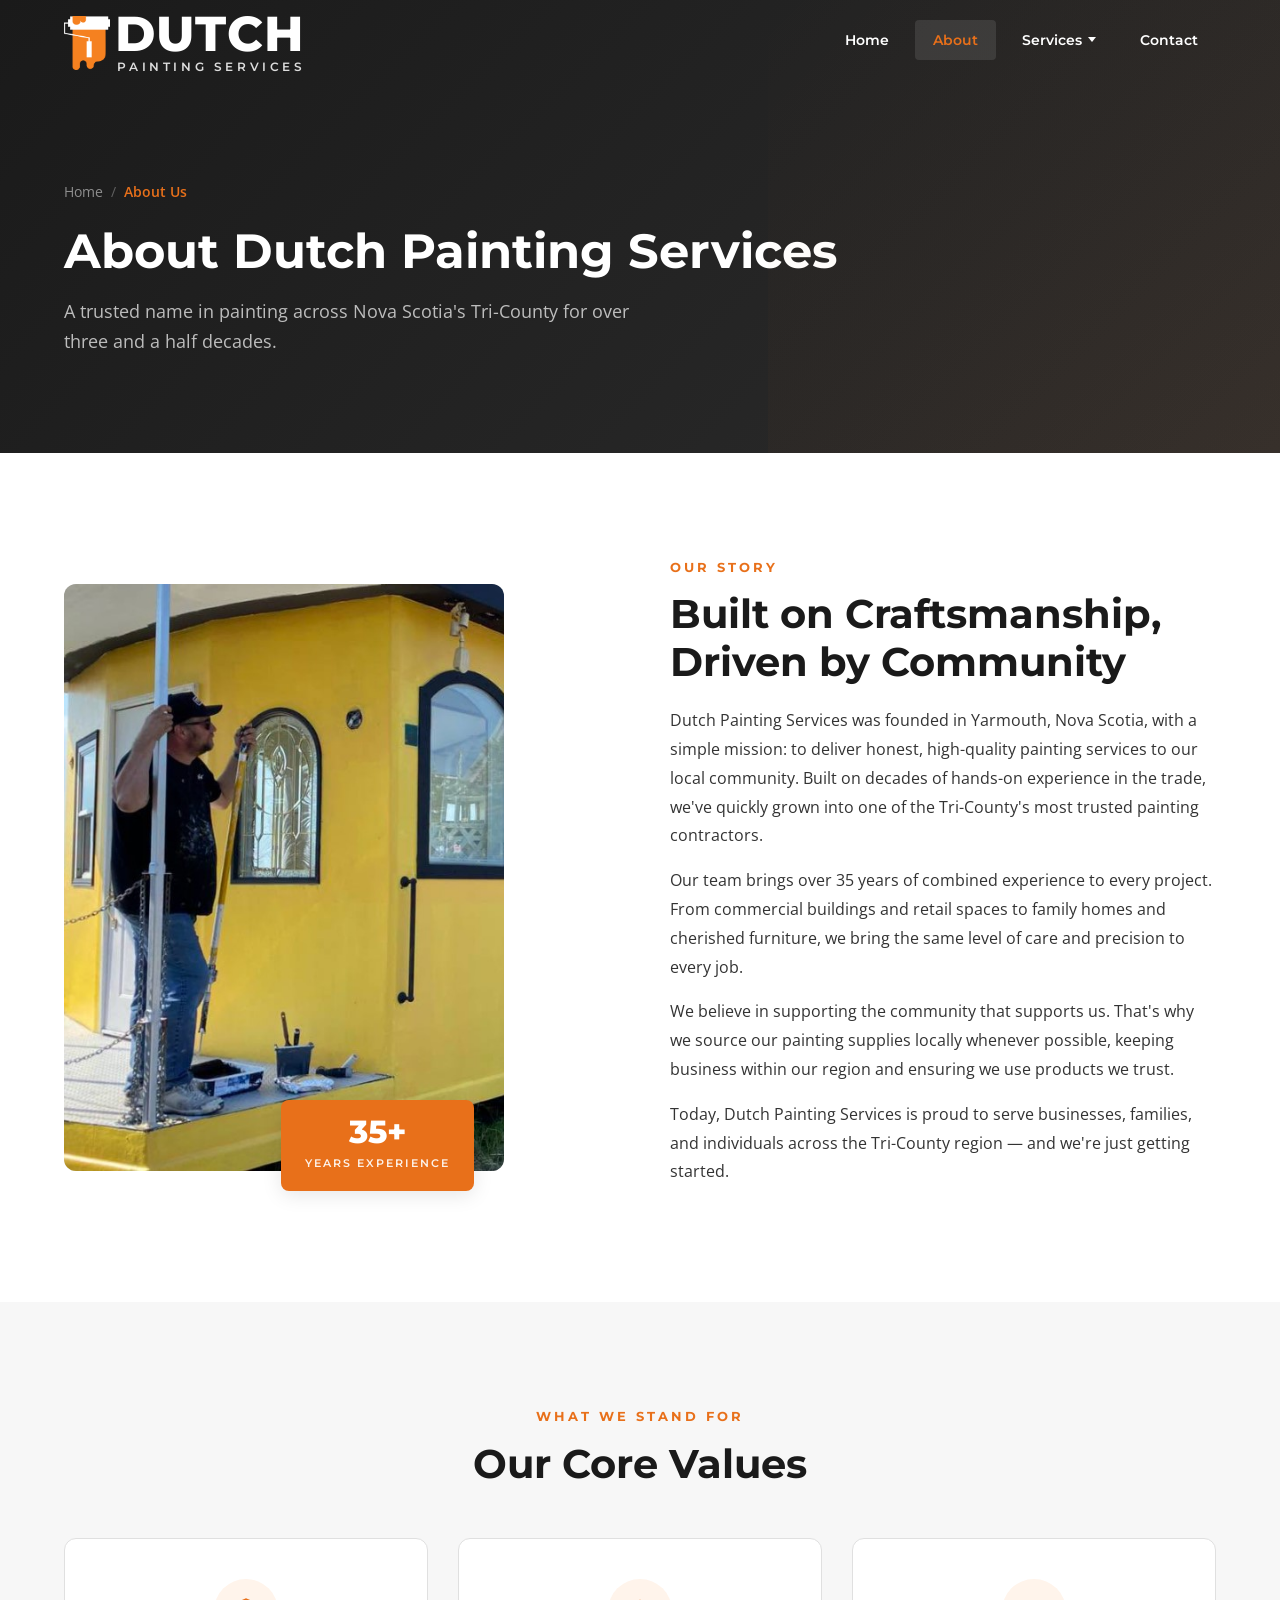
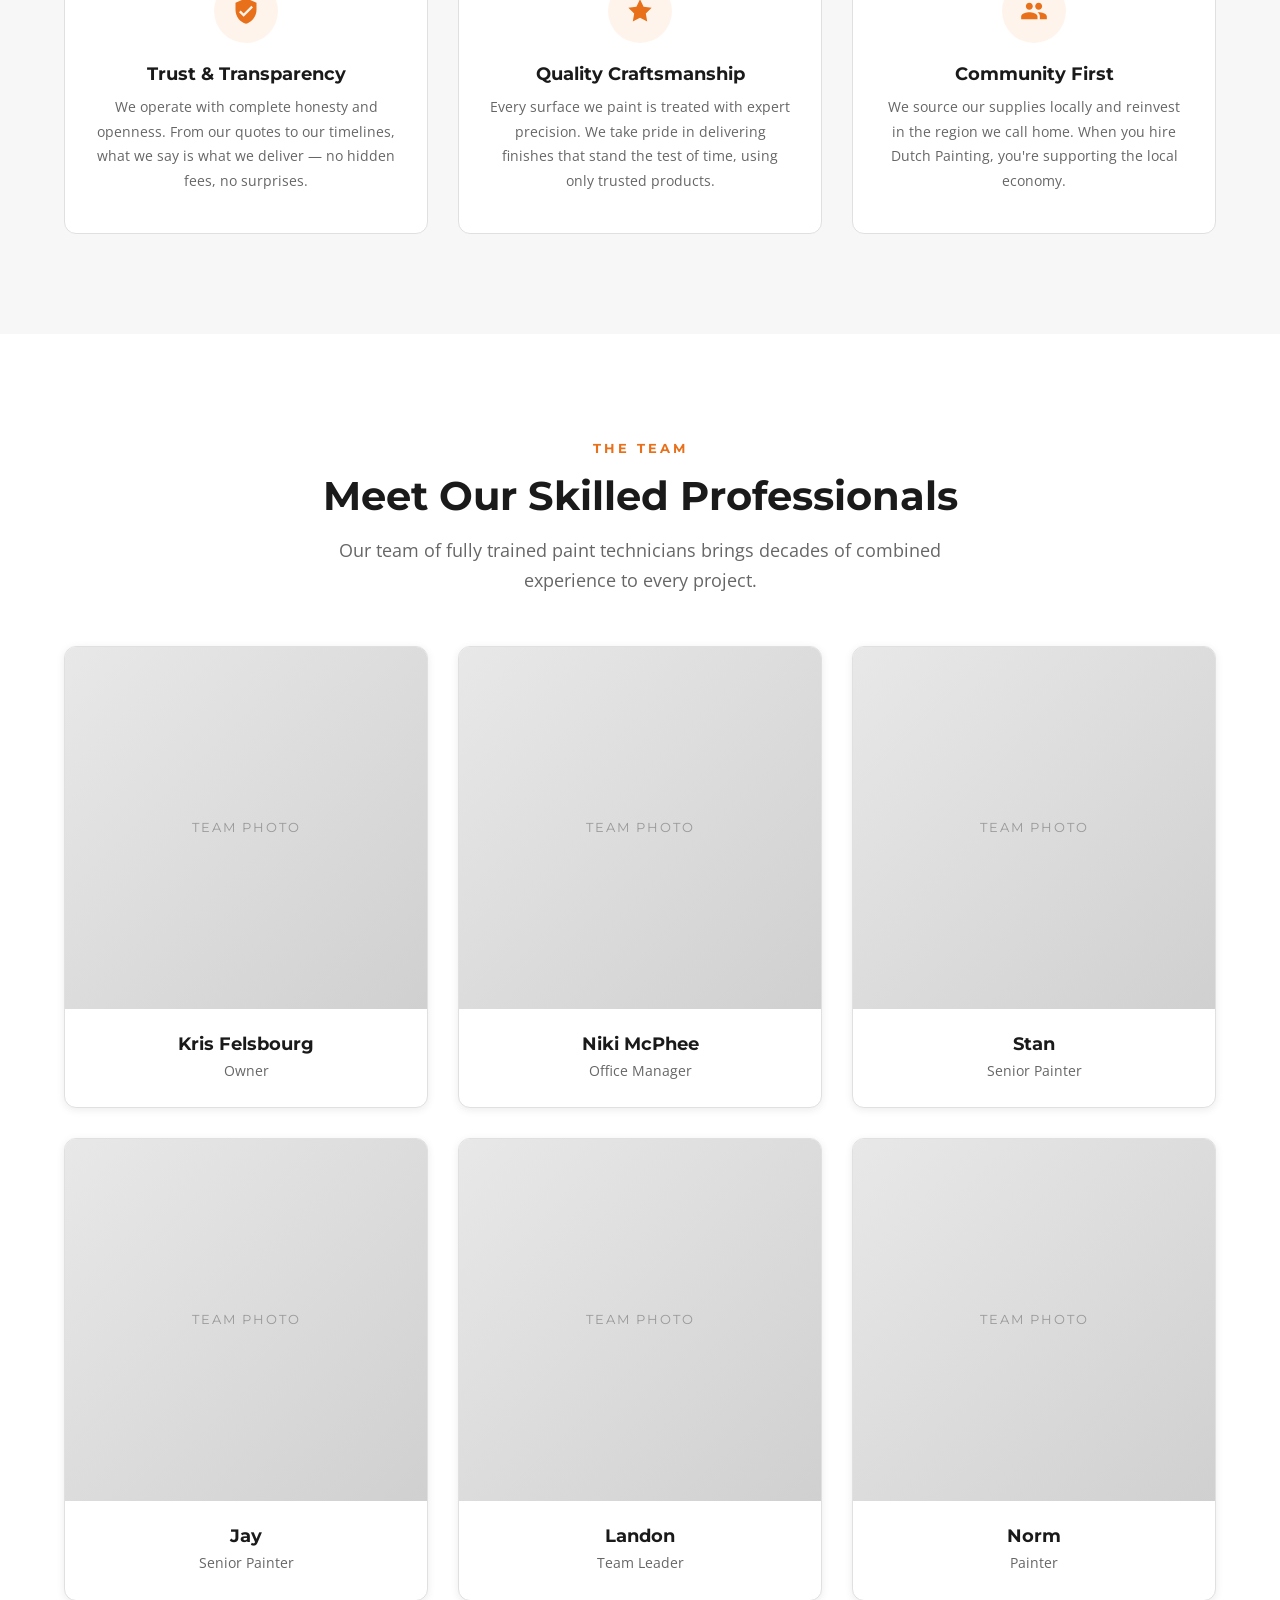
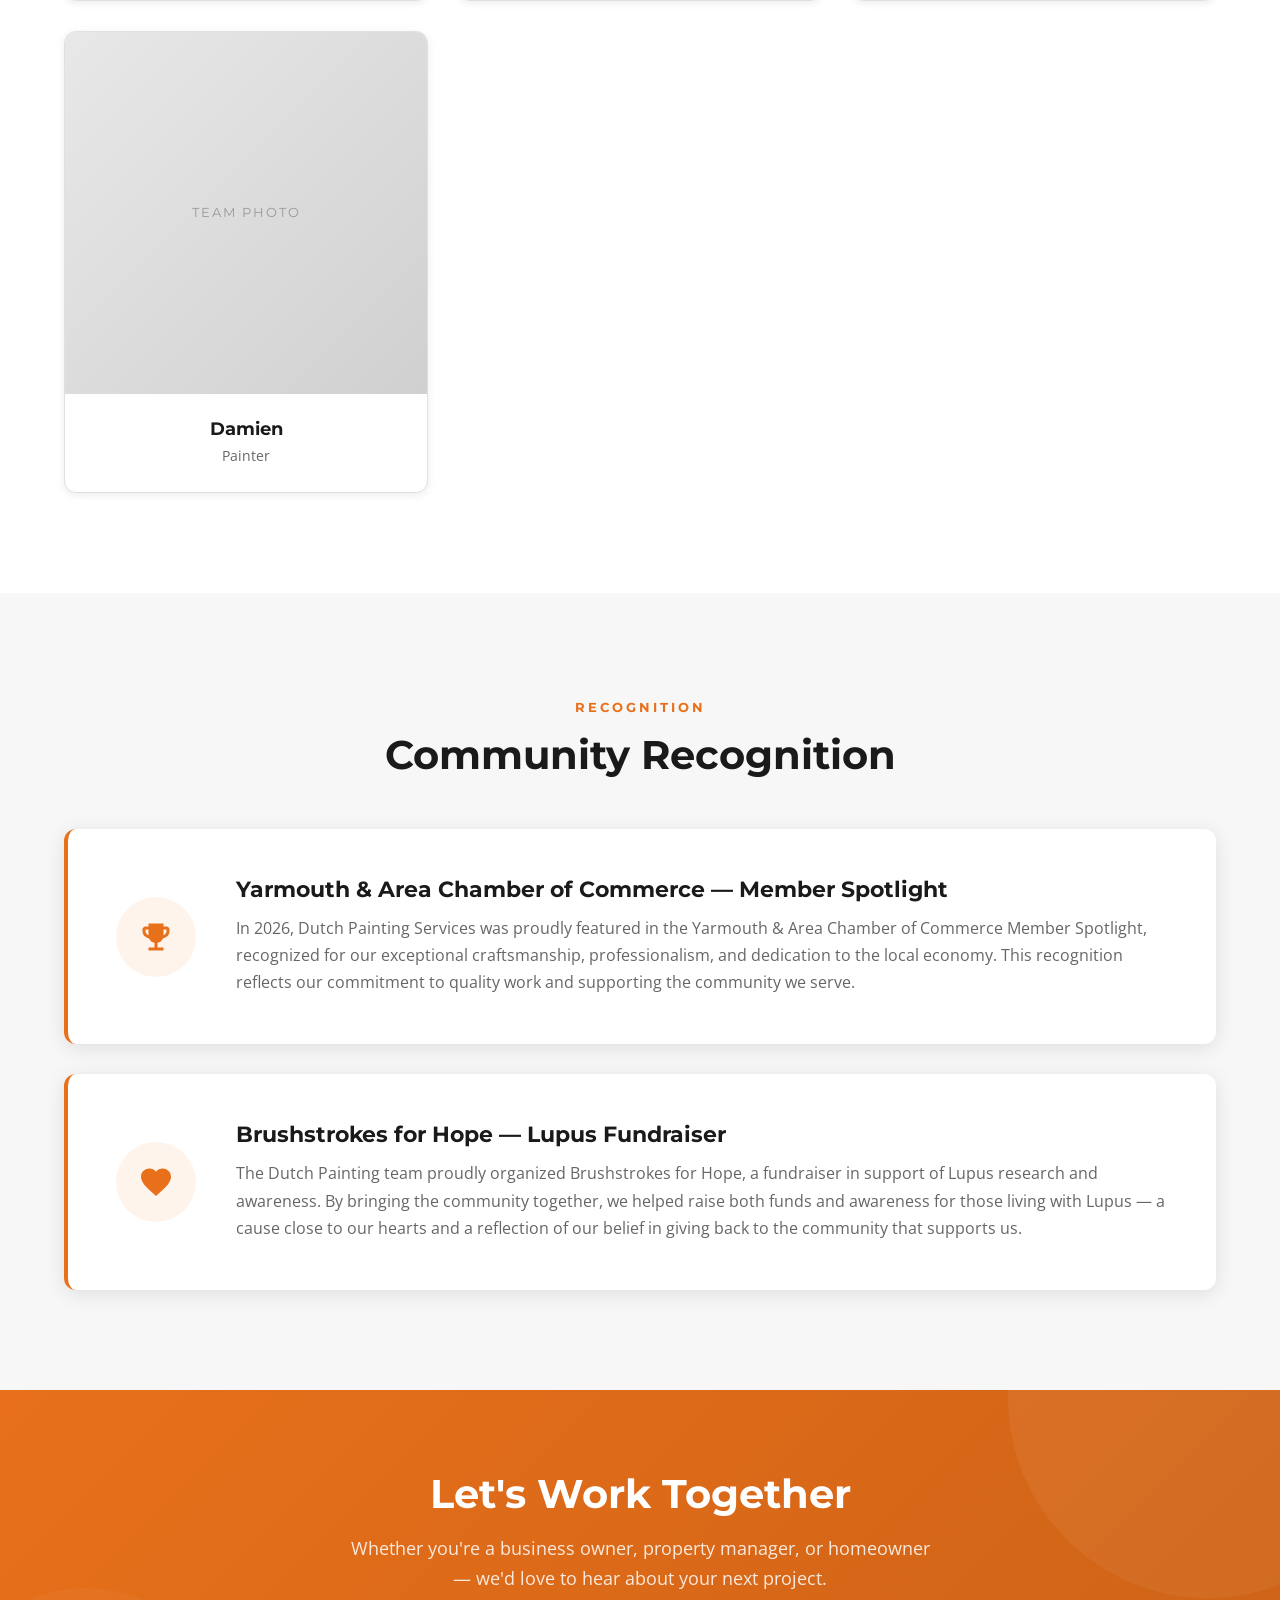
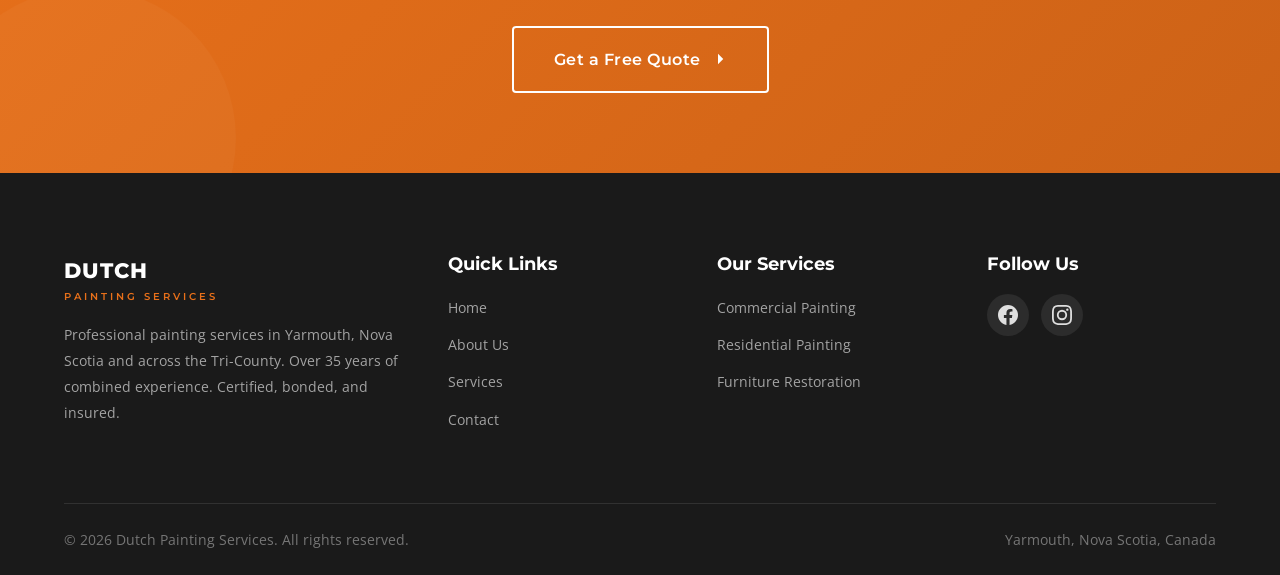
==== about/index.html @ 390876cd "Remove fake review, drop Coastal Financial, update team roster - Remove the Camryn Hipson testimonia" ====
<!DOCTYPE html>
<html lang="en">
<head>
  <meta charset="UTF-8">
  <meta name="viewport" content="width=device-width, initial-scale=1.0">
  <meta name="theme-color" content="#1A1A1A">
  <title>About Us | Dutch Painting Services — Yarmouth, Nova Scotia</title>
  <meta name="description" content="Learn about Dutch Painting Services — a local painting business based in Yarmouth, Nova Scotia. Our team brings over 35 years of combined experience. Certified, bonded, and insured.">
  <meta name="keywords" content="about Dutch Painting Services, Yarmouth painters, painting company Nova Scotia, Tri-County painting contractor, experienced painters">
  <meta name="robots" content="index, follow">
  <link rel="canonical" href="https://www.dutchpaintingservices.com/about/">

  <!-- Open Graph -->
  <meta property="og:title" content="About Dutch Painting Services — 35+ Years of Expertise">
  <meta property="og:description" content="A local painting business based in Yarmouth, NS. Our team brings 35+ years of experience to every project.">
  <meta property="og:type" content="website">
  <meta property="og:url" content="https://www.dutchpaintingservices.com/about/">
  <meta property="og:locale" content="en_CA">

  <!-- Favicons & App Icons -->
  <link rel="icon" href="../favicon.ico" sizes="any">
  <link rel="icon" type="image/png" sizes="16x16" href="../images/favicon/favicon-16x16.png">
  <link rel="icon" type="image/png" sizes="32x32" href="../images/favicon/favicon-32x32.png">
  <link rel="icon" type="image/png" sizes="48x48" href="../images/favicon/favicon-48x48.png">
  <link rel="icon" type="image/png" sizes="96x96" href="../images/favicon/favicon-96x96.png">
  <link rel="apple-touch-icon" sizes="180x180" href="../apple-touch-icon.png">
  <link rel="manifest" href="../site.webmanifest">
  <meta name="apple-mobile-web-app-title" content="Dutch Painting">
  <meta name="application-name" content="Dutch Painting Services">

  <!-- Fonts -->
  <link rel="preconnect" href="https://fonts.googleapis.com">
  <link rel="preconnect" href="https://fonts.gstatic.com" crossorigin>
  <link href="https://fonts.googleapis.com/css2?family=Montserrat:wght@400;500;600;700;800&family=Open+Sans:wght@400;500;600&display=swap" rel="stylesheet">

  <!-- Styles -->
  <link rel="stylesheet" href="../css/styles.css?v=2">
</head>
<body>

  <!-- ===== HEADER ===== -->
  <header class="site-header">
    <div class="container">
      <a href="../" class="logo">
        <img src="../images/logo.png" alt="Dutch Painting Services logo" class="logo-mark">
        <span class="logo-text">
          <span class="logo-dutch">DUTCH</span>
          <span class="logo-painting">Painting Services</span>
        </span>
      </a>
      <nav class="main-nav" aria-label="Main navigation">
        <button class="mobile-nav-close" aria-label="Close menu">&times;</button>
        <ul>
          <li><a href="../">Home</a></li>
          <li><a href="../about/" class="active">About</a></li>
          <li class="has-dropdown">
            <a href="../services/">Services</a>
            <ul class="dropdown">
              <li><a href="../services/residential/">Residential Painting</a></li>
              <li><a href="../services/commercial/">Commercial Painting</a></li>
              <li><a href="../services/furniture-restoration/">Furniture Restoration</a></li>
            </ul>
          </li>
          <li><a href="../contact/">Contact</a></li>
        </ul>
      </nav>
      <button class="mobile-menu-toggle" aria-label="Toggle navigation menu">
        <span></span>
        <span></span>
        <span></span>
      </button>
    </div>
  </header>

  <div class="mobile-overlay"></div>

  <!-- ===== PAGE HERO ===== -->
  <section class="page-hero">
    <div class="container">
      <div class="breadcrumb">
        <a href="../">Home</a>
        <span>/</span>
        <span class="current">About Us</span>
      </div>
      <h1>About Dutch Painting Services</h1>
      <p>A trusted name in painting across Nova Scotia's Tri-County for over three and a half decades.</p>
    </div>
  </section>

  <!-- ===== OUR STORY ===== -->
  <section class="section">
    <div class="container">
      <div class="story-content">
        <div class="story-image reveal-left">
          <img src="../images/founder.jpg" alt="Dutch Painting Services founder painting a coastal building in Yarmouth, Nova Scotia" class="story-photo">
          <div class="year-badge">
            <span class="year-number">35+</span>
            <span class="year-text">Years Experience</span>
          </div>
        </div>
        <div class="story-text reveal-right">
          <span class="section-label">Our Story</span>
          <h2>Built on Craftsmanship, Driven by Community</h2>
          <p>Dutch Painting Services was founded in Yarmouth, Nova Scotia, with a simple mission: to deliver honest, high-quality painting services to our local community. Built on decades of hands-on experience in the trade, we've quickly grown into one of the Tri-County's most trusted painting contractors.</p>
          <p>Our team brings over 35 years of combined experience to every project. From commercial buildings and retail spaces to family homes and cherished furniture, we bring the same level of care and precision to every job.</p>
          <p>We believe in supporting the community that supports us. That's why we source our painting supplies locally whenever possible, keeping business within our region and ensuring we use products we trust.</p>
          <p>Today, Dutch Painting Services is proud to serve businesses, families, and individuals across the Tri-County region — and we're just getting started.</p>
        </div>
      </div>
    </div>
  </section>

  <!-- ===== OUR VALUES ===== -->
  <section class="section bg-light">
    <div class="container">
      <div class="text-center reveal">
        <span class="section-label">What We Stand For</span>
        <h2 class="section-title">Our Core Values</h2>
      </div>

      <div class="values-grid reveal-stagger" style="margin-top: 50px;">
        <div class="value-card">
          <div class="value-icon">
            <svg viewBox="0 0 24 24"><path d="M12 1L3 5v6c0 5.55 3.84 10.74 9 12 5.16-1.26 9-6.45 9-12V5l-9-4zm-2 16l-4-4 1.41-1.41L10 14.17l6.59-6.59L18 9l-8 8z"/></svg>
          </div>
          <h3>Trust &amp; Transparency</h3>
          <p>We operate with complete honesty and openness. From our quotes to our timelines, what we say is what we deliver — no hidden fees, no surprises.</p>
        </div>
        <div class="value-card">
          <div class="value-icon">
            <svg viewBox="0 0 24 24"><path d="M12 2L15.09 8.26L22 9.27L17 14.14L18.18 21.02L12 17.77L5.82 21.02L7 14.14L2 9.27L8.91 8.26L12 2Z"/></svg>
          </div>
          <h3>Quality Craftsmanship</h3>
          <p>Every surface we paint is treated with expert precision. We take pride in delivering finishes that stand the test of time, using only trusted products.</p>
        </div>
        <div class="value-card">
          <div class="value-icon">
            <svg viewBox="0 0 24 24"><path d="M16 11c1.66 0 2.99-1.34 2.99-3S17.66 5 16 5c-1.66 0-3 1.34-3 3s1.34 3 3 3zm-8 0c1.66 0 2.99-1.34 2.99-3S9.66 5 8 5C6.34 5 5 6.34 5 8s1.34 3 3 3zm0 2c-2.33 0-7 1.17-7 3.5V19h14v-2.5c0-2.33-4.67-3.5-7-3.5zm8 0c-.29 0-.62.02-.97.05 1.16.84 1.97 1.97 1.97 3.45V19h6v-2.5c0-2.33-4.67-3.5-7-3.5z"/></svg>
          </div>
          <h3>Community First</h3>
          <p>We source our supplies locally and reinvest in the region we call home. When you hire Dutch Painting, you're supporting the local economy.</p>
        </div>
      </div>
    </div>
  </section>

  <!-- ===== OUR TEAM ===== -->
  <section class="section">
    <div class="container">
      <div class="text-center reveal">
        <span class="section-label">The Team</span>
        <h2 class="section-title">Meet Our Skilled Professionals</h2>
        <p class="section-subtitle centered">Our team of fully trained paint technicians brings decades of combined experience to every project.</p>
      </div>

      <div class="team-grid reveal-stagger" style="margin-top: 50px;">
        <div class="team-card">
          <div class="team-photo">
            <span class="placeholder-text" style="font-family: var(--font-heading); font-size: 0.8rem; color: #999; text-transform: uppercase; letter-spacing: 2px;">Team Photo</span>
          </div>
          <div class="team-card-info">
            <h3>Kris Felsbourg</h3>
            <p>Owner</p>
          </div>
        </div>
        <div class="team-card">
          <div class="team-photo">
            <span class="placeholder-text" style="font-family: var(--font-heading); font-size: 0.8rem; color: #999; text-transform: uppercase; letter-spacing: 2px;">Team Photo</span>
          </div>
          <div class="team-card-info">
            <h3>Niki McPhee</h3>
            <p>Office Manager</p>
          </div>
        </div>
        <div class="team-card">
          <div class="team-photo">
            <span class="placeholder-text" style="font-family: var(--font-heading); font-size: 0.8rem; color: #999; text-transform: uppercase; letter-spacing: 2px;">Team Photo</span>
          </div>
          <div class="team-card-info">
            <h3>Stan</h3>
            <p>Senior Painter</p>
          </div>
        </div>
        <div class="team-card">
          <div class="team-photo">
            <span class="placeholder-text" style="font-family: var(--font-heading); font-size: 0.8rem; color: #999; text-transform: uppercase; letter-spacing: 2px;">Team Photo</span>
          </div>
          <div class="team-card-info">
            <h3>Jay</h3>
            <p>Senior Painter</p>
          </div>
        </div>
        <div class="team-card">
          <div class="team-photo">
            <span class="placeholder-text" style="font-family: var(--font-heading); font-size: 0.8rem; color: #999; text-transform: uppercase; letter-spacing: 2px;">Team Photo</span>
          </div>
          <div class="team-card-info">
            <h3>Landon</h3>
            <p>Team Leader</p>
          </div>
        </div>
        <div class="team-card">
          <div class="team-photo">
            <span class="placeholder-text" style="font-family: var(--font-heading); font-size: 0.8rem; color: #999; text-transform: uppercase; letter-spacing: 2px;">Team Photo</span>
          </div>
          <div class="team-card-info">
            <h3>Norm</h3>
            <p>Painter</p>
          </div>
        </div>
        <div class="team-card">
          <div class="team-photo">
            <span class="placeholder-text" style="font-family: var(--font-heading); font-size: 0.8rem; color: #999; text-transform: uppercase; letter-spacing: 2px;">Team Photo</span>
          </div>
          <div class="team-card-info">
            <h3>Damien</h3>
            <p>Painter</p>
          </div>
        </div>
      </div>
    </div>
  </section>

  <!-- ===== RECOGNITION ===== -->
  <section class="section bg-light">
    <div class="container">
      <div class="text-center reveal">
        <span class="section-label">Recognition</span>
        <h2 class="section-title">Community Recognition</h2>
      </div>

      <div class="recognition-card reveal" style="margin-top: 50px;">
        <div class="recognition-icon">
          <svg viewBox="0 0 24 24"><path d="M19 5h-2V3H7v2H5c-1.1 0-2 .9-2 2v1c0 2.55 1.92 4.63 4.39 4.94.63 1.5 1.98 2.63 3.61 2.96V19H7v2h10v-2h-4v-3.1c1.63-.33 2.98-1.46 3.61-2.96C19.08 12.63 21 10.55 21 8V7c0-1.1-.9-2-2-2zM5 8V7h2v3.82C5.84 10.4 5 9.3 5 8zm14 0c0 1.3-.84 2.4-2 2.82V7h2v1z"/></svg>
        </div>
        <div class="recognition-content">
          <h3>Yarmouth &amp; Area Chamber of Commerce — Member Spotlight</h3>
          <p>In 2026, Dutch Painting Services was proudly featured in the Yarmouth &amp; Area Chamber of Commerce Member Spotlight, recognized for our exceptional craftsmanship, professionalism, and dedication to the local economy. This recognition reflects our commitment to quality work and supporting the community we serve.</p>
        </div>
      </div>

      <div class="recognition-card reveal" style="margin-top: 30px;">
        <div class="recognition-icon">
          <svg viewBox="0 0 24 24"><path d="M12 21.35l-1.45-1.32C5.4 15.36 2 12.28 2 8.5 2 5.42 4.42 3 7.5 3c1.74 0 3.41.81 4.5 2.09C13.09 3.81 14.76 3 16.5 3 19.58 3 22 5.42 22 8.5c0 3.78-3.4 6.86-8.55 11.54L12 21.35z"/></svg>
        </div>
        <div class="recognition-content">
          <h3>Brushstrokes for Hope — Lupus Fundraiser</h3>
          <p>The Dutch Painting team proudly organized Brushstrokes for Hope, a fundraiser in support of Lupus research and awareness. By bringing the community together, we helped raise both funds and awareness for those living with Lupus — a cause close to our hearts and a reflection of our belief in giving back to the community that supports us.</p>
        </div>
      </div>
    </div>
  </section>

  <!-- ===== CTA BANNER ===== -->
  <section class="cta-banner">
    <div class="container">
      <h2>Let's Work Together</h2>
      <p>Whether you're a business owner, property manager, or homeowner — we'd love to hear about your next project.</p>
      <a href="../contact/" class="btn btn-secondary btn-lg">Get a Free Quote
        <svg viewBox="0 0 24 24"><path d="M5 12h14M12 5l7 7-7 7"/></svg>
      </a>
    </div>
  </section>

  <!-- ===== FOOTER ===== -->
  <footer class="site-footer">
    <div class="container">
      <div class="footer-grid">
        <div class="footer-col">
          <div class="footer-logo">
            <span class="logo-dutch">DUTCH</span>
            <span class="logo-painting">Painting Services</span>
          </div>
          <p>Professional painting services in Yarmouth, Nova Scotia and across the Tri-County. Over 35 years of combined experience. Certified, bonded, and insured.</p>
        </div>
        <div class="footer-col">
          <h3>Quick Links</h3>
          <ul>
            <li><a href="../">Home</a></li>
            <li><a href="../about/">About Us</a></li>
            <li><a href="../services/">Services</a></li>
            <li><a href="../contact/">Contact</a></li>
          </ul>
        </div>
        <div class="footer-col">
          <h3>Our Services</h3>
          <ul>
            <li><a href="../services/commercial/">Commercial Painting</a></li>
            <li><a href="../services/residential/">Residential Painting</a></li>
            <li><a href="../services/furniture-restoration/">Furniture Restoration</a></li>
          </ul>
        </div>
        <div class="footer-col">
          <h3>Follow Us</h3>
          <div class="footer-socials">
            <a href="https://www.facebook.com/dutchpaintingservices" class="social-link" aria-label="Dutch Painting Services on Facebook" target="_blank" rel="noopener">
              <svg viewBox="0 0 24 24" aria-hidden="true"><path d="M24 12.073c0-6.627-5.373-12-12-12S0 5.446 0 12.073c0 5.99 4.388 10.954 10.125 11.854v-8.385H7.078v-3.47h3.047V9.43c0-3.007 1.792-4.669 4.533-4.669 1.312 0 2.686.235 2.686.235v2.953H15.83c-1.491 0-1.956.925-1.956 1.874v2.25h3.328l-.532 3.47h-2.796v8.385C19.612 23.027 24 18.062 24 12.073z"/></svg>
            </a>
            <a href="https://www.instagram.com/dutch.painting.services" class="social-link" aria-label="Dutch Painting Services on Instagram" target="_blank" rel="noopener">
              <svg viewBox="0 0 24 24" aria-hidden="true"><path d="M12 2.163c3.204 0 3.584.012 4.85.07 3.252.148 4.771 1.691 4.919 4.919.058 1.265.069 1.645.069 4.849 0 3.205-.012 3.584-.069 4.849-.149 3.225-1.664 4.771-4.919 4.919-1.266.058-1.644.07-4.85.07-3.204 0-3.584-.012-4.849-.07-3.26-.149-4.771-1.699-4.919-4.92-.058-1.265-.07-1.644-.07-4.849 0-3.204.013-3.583.07-4.849.149-3.227 1.664-4.771 4.919-4.919 1.266-.057 1.645-.069 4.849-.069zM12 0C8.741 0 8.333.014 7.053.072 2.695.272.273 2.69.073 7.052.014 8.333 0 8.741 0 12c0 3.259.014 3.668.072 4.948.2 4.358 2.618 6.78 6.98 6.98C8.333 23.986 8.741 24 12 24c3.259 0 3.668-.014 4.948-.072 4.354-.2 6.782-2.618 6.979-6.98.059-1.28.073-1.689.073-4.948 0-3.259-.014-3.667-.072-4.947-.196-4.354-2.617-6.78-6.979-6.98C15.668.014 15.259 0 12 0zm0 5.838a6.162 6.162 0 100 12.324 6.162 6.162 0 000-12.324zM12 16a4 4 0 110-8 4 4 0 010 8zm6.406-11.845a1.44 1.44 0 100 2.881 1.44 1.44 0 000-2.881z"/></svg>
            </a>
          </div>
        </div>
      </div>
      <div class="footer-bottom">
        <p>&copy; 2026 Dutch Painting Services. All rights reserved.</p>
        <p>Yarmouth, Nova Scotia, Canada</p>
      </div>
    </div>
  </footer>

  <script src="../js/main.js"></script>
</body>
</html>
---- css/styles.css ----
/* ============================================================
   Dutch Painting Services — Main Stylesheet
   Color Theme: Orange (#E8701A), White (#FFFFFF), Black (#1A1A1A)
   ============================================================ */

/* ----- CSS Custom Properties ----- */
:root {
  --orange: #E8701A;
  --orange-dark: #CC6217;
  --orange-light: #FFF4EB;
  --orange-glow: rgba(232, 112, 26, 0.15);
  --black: #1A1A1A;
  --dark-gray: #333333;
  --medium-gray: #666666;
  --light-gray: #999999;
  --border-gray: #E0E0E0;
  --bg-light: #F7F7F7;
  --bg-white: #FFFFFF;
  --white: #FFFFFF;
  --shadow-sm: 0 2px 8px rgba(0, 0, 0, 0.08);
  --shadow-md: 0 4px 20px rgba(0, 0, 0, 0.1);
  --shadow-lg: 0 8px 40px rgba(0, 0, 0, 0.12);
  --radius-sm: 4px;
  --radius-md: 8px;
  --radius-lg: 12px;
  --transition: 0.3s ease;
  --font-heading: 'Montserrat', sans-serif;
  --font-body: 'Open Sans', sans-serif;
  --container-width: 1200px;
}

/* ----- Reset & Base ----- */
*,
*::before,
*::after {
  margin: 0;
  padding: 0;
  box-sizing: border-box;
}

html {
  scroll-behavior: smooth;
  -webkit-text-size-adjust: 100%;
}

body {
  font-family: var(--font-body);
  font-size: 16px;
  line-height: 1.7;
  color: var(--black);
  background-color: var(--bg-white);
  -webkit-font-smoothing: antialiased;
  -moz-osx-font-smoothing: grayscale;
  overflow-x: hidden;
}

img {
  max-width: 100%;
  height: auto;
  display: block;
}

a {
  color: var(--orange);
  text-decoration: none;
  transition: color var(--transition);
}

a:hover {
  color: var(--orange-dark);
}

ul, ol {
  list-style: none;
}

button {
  border: none;
  background: none;
  cursor: pointer;
  font-family: inherit;
}

input, textarea, select {
  font-family: inherit;
  font-size: inherit;
}

/* ----- Typography ----- */
h1, h2, h3, h4, h5, h6 {
  font-family: var(--font-heading);
  font-weight: 700;
  line-height: 1.2;
  color: var(--black);
}

h1 { font-size: 3.25rem; margin-bottom: 1rem; }
h2 { font-size: 2.5rem; margin-bottom: 0.75rem; }
h3 { font-size: 1.5rem; margin-bottom: 0.5rem; }
h4 { font-size: 1.25rem; margin-bottom: 0.5rem; }

p {
  margin-bottom: 1rem;
  color: var(--dark-gray);
}

.section-label {
  display: inline-block;
  font-family: var(--font-heading);
  font-size: 0.8rem;
  font-weight: 700;
  letter-spacing: 3px;
  text-transform: uppercase;
  color: var(--orange);
  margin-bottom: 0.75rem;
}

.section-title {
  font-size: 2.5rem;
  margin-bottom: 1rem;
}

.section-subtitle {
  font-size: 1.1rem;
  color: var(--medium-gray);
  max-width: 640px;
  line-height: 1.7;
}

.section-subtitle.centered {
  margin-left: auto;
  margin-right: auto;
}

.text-center {
  text-align: center;
}

/* ----- Layout ----- */
.container {
  width: 100%;
  max-width: var(--container-width);
  margin: 0 auto;
  padding: 0 24px;
}

.section {
  padding: 100px 0;
}

.section.bg-light {
  background-color: var(--bg-light);
}

.section.bg-orange {
  background-color: var(--orange);
}

.grid-2 {
  display: grid;
  grid-template-columns: repeat(2, 1fr);
  gap: 40px;
  align-items: center;
}

.grid-3 {
  display: grid;
  grid-template-columns: repeat(3, 1fr);
  gap: 30px;
}

.grid-4 {
  display: grid;
  grid-template-columns: repeat(4, 1fr);
  gap: 30px;
}

/* ----- Buttons ----- */
.btn {
  display: inline-flex;
  align-items: center;
  justify-content: center;
  gap: 8px;
  padding: 14px 32px;
  font-family: var(--font-heading);
  font-size: 0.95rem;
  font-weight: 600;
  border-radius: var(--radius-sm);
  transition: all var(--transition);
  cursor: pointer;
  border: 2px solid transparent;
  letter-spacing: 0.5px;
}

.btn-primary {
  background-color: var(--orange);
  color: var(--white);
  border-color: var(--orange);
}

.btn-primary:hover {
  background-color: var(--orange-dark);
  border-color: var(--orange-dark);
  color: var(--white);
  transform: translateY(-2px);
  box-shadow: 0 4px 15px rgba(232, 112, 26, 0.35);
}

.btn-secondary {
  background-color: transparent;
  color: var(--white);
  border-color: var(--white);
}

.btn-secondary:hover {
  background-color: var(--white);
  color: var(--orange);
  transform: translateY(-2px);
}

.btn-outline {
  background-color: transparent;
  color: var(--orange);
  border-color: var(--orange);
}

.btn-outline:hover {
  background-color: var(--orange);
  color: var(--white);
  transform: translateY(-2px);
  box-shadow: 0 4px 15px rgba(232, 112, 26, 0.35);
}

.btn-dark {
  background-color: var(--black);
  color: var(--white);
  border-color: var(--black);
}

.btn-dark:hover {
  background-color: #333;
  border-color: #333;
  color: var(--white);
  transform: translateY(-2px);
}

.btn-sm {
  padding: 10px 24px;
  font-size: 0.85rem;
}

.btn-lg {
  padding: 18px 40px;
  font-size: 1rem;
}

.btn svg {
  width: 18px;
  height: 18px;
  fill: currentColor;
  transition: transform var(--transition);
}

.btn:hover svg {
  transform: translateX(3px);
}

/* ============================================================
   HEADER & NAVIGATION
   ============================================================ */
.site-header {
  position: fixed;
  top: 0;
  left: 0;
  width: 100%;
  z-index: 1000;
  background: transparent;
  transition: all var(--transition);
}

.site-header.scrolled {
  background: rgba(26, 26, 26, 0.95);
  box-shadow: 0 2px 20px rgba(0, 0, 0, 0.3);
}

.site-header .container {
  display: flex;
  align-items: center;
  justify-content: space-between;
  height: 80px;
}

/* Logo */
.logo {
  display: flex;
  flex-direction: row;
  align-items: center;
  gap: 0.35rem;
  text-decoration: none;
}

.logo-mark {
  height: 3.4rem;
  width: auto;
  display: block;
  position: relative;
  top: 3px;
}

.logo-text {
  display: flex;
  flex-direction: column;
  line-height: 1.1;
}

.logo-dutch {
  font-family: var(--font-heading);
  font-size: 3.075rem;
  font-weight: 800;
  color: var(--white);
  letter-spacing: 1px;
  transition: color var(--transition);
}

.logo-painting {
  font-family: var(--font-heading);
  font-size: 0.765rem;
  font-weight: 600;
  color: rgba(255, 255, 255, 0.85);
  text-transform: uppercase;
  letter-spacing: 3.6px;
  transition: color var(--transition);
}

/* Nudge "Painting Services" right so the back of the P lines up with the back of the D */
.site-header .logo-painting {
  margin-left: 2px;
}

.site-header.scrolled .logo-dutch {
  color: var(--white);
}

.site-header.scrolled .logo-painting {
  color: var(--orange);
}

/* Main Navigation */
.main-nav ul {
  display: flex;
  align-items: center;
  gap: 8px;
}

.main-nav > ul > li > a {
  display: block;
  padding: 8px 18px;
  font-family: var(--font-heading);
  font-size: 0.9rem;
  font-weight: 600;
  color: var(--white);
  text-decoration: none;
  border-radius: var(--radius-sm);
  transition: all var(--transition);
}

.site-header.scrolled .main-nav > ul > li > a {
  color: var(--white);
}

.main-nav > ul > li > a:hover,
.main-nav > ul > li > a.active {
  color: var(--orange);
  background: rgba(255, 255, 255, 0.1);
}

/* Dropdown */
.has-dropdown {
  position: relative;
}

.has-dropdown > a {
  display: flex !important;
  align-items: center;
  gap: 6px;
}

.has-dropdown > a::after {
  content: '';
  width: 0;
  height: 0;
  border-left: 4px solid transparent;
  border-right: 4px solid transparent;
  border-top: 5px solid currentColor;
  transition: transform var(--transition);
}

.has-dropdown:hover > a::after,
.has-dropdown.open > a::after {
  transform: rotate(180deg);
}

.dropdown {
  position: absolute;
  top: 100%;
  left: 0;
  min-width: 240px;
  background: var(--white);
  border-radius: var(--radius-md);
  box-shadow: var(--shadow-lg);
  opacity: 0;
  visibility: hidden;
  transform: translateY(10px);
  transition: all var(--transition);
  padding: 8px 0;
  z-index: 100;
}

.has-dropdown:hover .dropdown {
  opacity: 1;
  visibility: visible;
  transform: translateY(0);
}

.dropdown li a {
  display: block;
  padding: 10px 20px;
  font-family: var(--font-heading);
  font-size: 0.85rem;
  font-weight: 500;
  color: var(--dark-gray);
  transition: all var(--transition);
}

.dropdown li a:hover {
  color: var(--orange);
  background: var(--orange-light);
  padding-left: 24px;
}

/* Mobile Menu Toggle */
.mobile-menu-toggle {
  display: none;
  flex-direction: column;
  justify-content: center;
  align-items: center;
  width: 44px;
  height: 44px;
  gap: 6px;
  cursor: pointer;
  z-index: 1001;
}

.mobile-menu-toggle span {
  display: block;
  width: 26px;
  height: 2px;
  background: var(--white);
  border-radius: 2px;
  transition: all var(--transition);
}

.site-header.scrolled .mobile-menu-toggle span {
  background: var(--white);
}

.mobile-menu-toggle.active span:nth-child(1) {
  transform: rotate(45deg) translate(5px, 6px);
}

.mobile-menu-toggle.active span:nth-child(2) {
  opacity: 0;
  transform: translateX(-10px);
}

.mobile-menu-toggle.active span:nth-child(3) {
  transform: rotate(-45deg) translate(5px, -6px);
}

/* In-drawer close button (mobile only) */
.mobile-nav-close {
  display: none;
  align-items: center;
  justify-content: center;
  width: 40px;
  height: 40px;
  padding: 0;
  border: none;
  background: var(--bg-light);
  color: var(--black);
  border-radius: 50%;
  font-size: 1.7rem;
  line-height: 1;
  cursor: pointer;
  transition: all var(--transition);
}

.mobile-nav-close:hover {
  background: var(--orange);
  color: var(--white);
}

/* Mobile Overlay */
.mobile-overlay {
  display: none;
  position: fixed;
  top: 0;
  left: 0;
  width: 100%;
  height: 100%;
  background: rgba(0, 0, 0, 0.5);
  z-index: 998;
  opacity: 0;
  pointer-events: none;
  transition: opacity var(--transition);
}

.mobile-overlay.active {
  opacity: 1;
  pointer-events: auto;
}

/* Inner-page header (non-homepage) */
.page-has-hero .site-header {
  background: transparent;
}

/* ============================================================
   HERO SECTION (HOME)
   ============================================================ */
.hero {
  position: relative;
  min-height: 100vh;
  display: flex;
  align-items: center;
  padding-top: 80px;
  overflow: hidden;
  background: linear-gradient(135deg, #1A1A1A 0%, #2C2C2C 50%, #3D3D3D 100%);
}

.hero-bg {
  position: absolute;
  top: 0;
  left: 0;
  width: 100%;
  height: 100%;
  background: linear-gradient(135deg, rgba(26, 26, 26, 0.86) 0%, rgba(26, 26, 26, 0.6) 100%);
  z-index: 1;
}

.hero-bg-image {
  position: absolute;
  top: 0;
  left: 0;
  width: 100%;
  height: 100%;
  background-image: url('../images/hero_lighthouse_background.jpg');
  background-size: cover;
  background-position: center;
}

.hero .container {
  position: relative;
  z-index: 2;
}

.hero-content {
  max-width: 700px;
}

.hero-badge {
  display: inline-flex;
  align-items: center;
  gap: 8px;
  background: rgba(232, 112, 26, 0.15);
  border: 1px solid rgba(232, 112, 26, 0.3);
  color: var(--orange);
  padding: 8px 20px;
  border-radius: 50px;
  font-family: var(--font-heading);
  font-size: 0.8rem;
  font-weight: 600;
  letter-spacing: 1px;
  text-transform: uppercase;
  margin-bottom: 24px;
}

.hero-badge svg {
  width: 16px;
  height: 16px;
  fill: var(--orange);
}

.hero h1 {
  font-size: 3.75rem;
  color: var(--white);
  margin-bottom: 20px;
  line-height: 1.1;
}

.hero h1 span {
  color: var(--orange);
}

.hero-text {
  font-size: 1.15rem;
  color: rgba(255, 255, 255, 0.8);
  margin-bottom: 36px;
  max-width: 560px;
  line-height: 1.8;
}

.hero-buttons {
  display: flex;
  gap: 16px;
  flex-wrap: wrap;
}

.hero-stats {
  display: flex;
  gap: 48px;
  margin-top: 60px;
  padding-top: 40px;
  border-top: 1px solid rgba(255, 255, 255, 0.15);
}

.hero-stat {
  text-align: left;
}

.hero-stat-number {
  display: block;
  font-family: var(--font-heading);
  font-size: 2.25rem;
  font-weight: 800;
  color: var(--orange);
}

.hero-stat-text {
  font-size: 0.85rem;
  color: rgba(255, 255, 255, 0.6);
  text-transform: uppercase;
  letter-spacing: 1px;
  font-weight: 600;
}

/* Decorative element */
.hero-decoration {
  position: absolute;
  right: -100px;
  bottom: -100px;
  width: 500px;
  height: 500px;
  border: 2px solid rgba(232, 112, 26, 0.1);
  border-radius: 50%;
  z-index: 1;
}

.hero-decoration::before {
  content: '';
  position: absolute;
  top: 40px;
  left: 40px;
  right: 40px;
  bottom: 40px;
  border: 2px solid rgba(232, 112, 26, 0.06);
  border-radius: 50%;
}

/* Hero two-column layout: text left, featured image right */
.hero-grid {
  display: grid;
  grid-template-columns: 1.05fr 0.95fr;
  align-items: center;
  gap: 56px;
}

.hero-visual {
  position: relative;
  align-self: stretch;
  min-height: 460px;
}

.hero-photo {
  position: absolute;
  inset: 0;
  display: block;
  width: 100%;
  height: 100%;
  object-fit: cover;
  object-position: center;
  border-radius: var(--radius-lg);
  box-shadow: 0 24px 60px rgba(0, 0, 0, 0.45);
}


/* ============================================================
   PAGE HERO (Inner Pages)
   ============================================================ */
.page-hero {
  position: relative;
  padding: 180px 0 80px;
  background: linear-gradient(135deg, #1A1A1A 0%, #2C2C2C 100%);
  overflow: hidden;
}

.page-hero::before {
  content: '';
  position: absolute;
  top: 0;
  right: 0;
  width: 40%;
  height: 100%;
  background: linear-gradient(135deg, transparent 0%, rgba(232, 112, 26, 0.06) 100%);
}

.page-hero h1 {
  color: var(--white);
  font-size: 3rem;
  margin-bottom: 16px;
}

.page-hero p {
  color: rgba(255, 255, 255, 0.7);
  font-size: 1.1rem;
  max-width: 600px;
}

.breadcrumb {
  display: flex;
  align-items: center;
  gap: 8px;
  margin-bottom: 20px;
  font-size: 0.85rem;
}

.breadcrumb a {
  color: rgba(255, 255, 255, 0.5);
  transition: color var(--transition);
}

.breadcrumb a:hover {
  color: var(--orange);
}

.breadcrumb span {
  color: rgba(255, 255, 255, 0.3);
}

.breadcrumb .current {
  color: var(--orange);
  font-weight: 600;
}

/* ============================================================
   TRUST BAR
   ============================================================ */
.trust-bar {
  background: var(--white);
  border-bottom: 1px solid var(--border-gray);
  padding: 30px 0;
}

.trust-bar-grid {
  display: grid;
  grid-template-columns: repeat(4, 1fr);
  gap: 30px;
}

.trust-item {
  display: flex;
  align-items: center;
  gap: 14px;
  padding: 0 20px;
  border-right: 1px solid var(--border-gray);
}

.trust-item:last-child {
  border-right: none;
}

.trust-icon {
  flex-shrink: 0;
  width: 48px;
  height: 48px;
  background: var(--orange-light);
  border-radius: 50%;
  display: flex;
  align-items: center;
  justify-content: center;
}

.trust-icon svg {
  width: 22px;
  height: 22px;
  fill: var(--orange);
}

.trust-text {
  font-family: var(--font-heading);
  font-size: 0.9rem;
  font-weight: 600;
  color: var(--black);
  line-height: 1.3;
}

.trust-text small {
  display: block;
  font-weight: 400;
  font-size: 0.78rem;
  color: var(--medium-gray);
  margin-top: 2px;
}

/* ============================================================
   SERVICE CARDS
   ============================================================ */
.service-card {
  background: var(--white);
  border-radius: var(--radius-lg);
  overflow: hidden;
  box-shadow: var(--shadow-sm);
  transition: all var(--transition);
  border: 1px solid var(--border-gray);
}

.service-card:hover {
  transform: translateY(-8px);
  box-shadow: var(--shadow-lg);
  border-color: var(--orange);
}

.service-card-image {
  height: 220px;
  background: linear-gradient(135deg, var(--orange-light) 0%, #FFE7D2 100%);
  position: relative;
  overflow: hidden;
  display: flex;
  align-items: center;
  justify-content: center;
}

.service-card-image .service-card-icon {
  width: 140px;
  height: 140px;
  object-fit: contain;
  transition: transform var(--transition);
}

.service-card:hover .service-card-image .service-card-icon {
  transform: scale(1.06);
}

.service-card-image .placeholder-text {
  font-family: var(--font-heading);
  font-size: 0.8rem;
  color: var(--light-gray);
  text-transform: uppercase;
  letter-spacing: 2px;
}

.service-card-content {
  padding: 30px;
}

.service-card-content h3 {
  font-size: 1.35rem;
  margin-bottom: 12px;
}

.service-card-content p {
  font-size: 0.95rem;
  color: var(--medium-gray);
  margin-bottom: 20px;
}

.service-card-link {
  display: inline-flex;
  align-items: center;
  gap: 8px;
  font-family: var(--font-heading);
  font-size: 0.85rem;
  font-weight: 600;
  color: var(--orange);
  text-decoration: none;
  transition: gap var(--transition);
}

.service-card-link:hover {
  gap: 12px;
  color: var(--orange-dark);
}

.service-card-link svg {
  width: 16px;
  height: 16px;
  fill: currentColor;
}

/* Detailed service cards (Services overview page) */
.service-card-detailed {
  background: var(--white);
  border-radius: var(--radius-lg);
  overflow: hidden;
  box-shadow: var(--shadow-sm);
  border: 1px solid var(--border-gray);
  transition: all var(--transition);
}

.service-card-detailed:hover {
  box-shadow: var(--shadow-lg);
  border-color: var(--orange);
}

.service-card-detailed .card-top {
  display: grid;
  grid-template-columns: 1fr 1fr;
}

.service-card-detailed .card-image {
  height: 100%;
  min-height: 280px;
  background: linear-gradient(135deg, var(--orange-light) 0%, #FFE7D2 100%);
  display: flex;
  align-items: center;
  justify-content: center;
}

.service-card-detailed .card-image .service-card-icon {
  width: 200px;
  height: 200px;
  object-fit: contain;
  transition: transform var(--transition);
}

.service-card-detailed:hover .card-image .service-card-icon {
  transform: scale(1.05);
}

.service-card-detailed .card-body {
  padding: 40px;
  display: flex;
  flex-direction: column;
  justify-content: center;
}

.service-card-detailed .card-body h3 {
  font-size: 1.75rem;
  margin-bottom: 16px;
}

.service-card-detailed .card-body p {
  margin-bottom: 24px;
}

.service-card-detailed .card-body ul {
  margin-bottom: 24px;
}

.service-card-detailed .card-body ul li {
  position: relative;
  padding-left: 20px;
  margin-bottom: 8px;
  font-size: 0.95rem;
  color: var(--dark-gray);
}

.service-card-detailed .card-body ul li::before {
  content: '';
  position: absolute;
  left: 0;
  top: 10px;
  width: 8px;
  height: 8px;
  background: var(--orange);
  border-radius: 50%;
}

/* ============================================================
   STATS SECTION
   ============================================================ */
.stats-grid {
  display: grid;
  grid-template-columns: repeat(4, 1fr);
  gap: 30px;
}

.stat-item {
  text-align: center;
  padding: 40px 20px;
}

.stat-number {
  font-family: var(--font-heading);
  font-size: 3rem;
  font-weight: 800;
  color: var(--orange);
  line-height: 1;
  margin-bottom: 8px;
}

.stat-label {
  font-family: var(--font-heading);
  font-size: 0.85rem;
  font-weight: 600;
  color: var(--medium-gray);
  text-transform: uppercase;
  letter-spacing: 1.5px;
}

/* ============================================================
   TESTIMONIALS
   ============================================================ */
.testimonial-wrapper {
  display: flex;
  align-items: center;
  justify-content: center;
  gap: 16px;
  max-width: 960px;
  margin: 0 auto;
  flex-wrap: wrap;
}

.testimonial-slider {
  position: relative;
  flex: 1;
  min-width: 0;
  max-width: 800px;
  overflow: hidden;
}

.testimonial-track {
  display: flex;
  transition: transform 0.5s ease;
}

.testimonial-slide {
  min-width: 100%;
  padding: 0 20px;
}

.testimonial-card {
  background: var(--white);
  border-radius: var(--radius-lg);
  padding: 48px;
  box-shadow: var(--shadow-md);
  text-align: center;
  position: relative;
}

.testimonial-card::before {
  content: '\201C';
  font-family: Georgia, serif;
  font-size: 6rem;
  color: var(--orange);
  opacity: 0.15;
  position: absolute;
  top: 10px;
  left: 30px;
  line-height: 1;
}

.testimonial-quote {
  font-size: 1.1rem;
  font-style: italic;
  color: var(--dark-gray);
  line-height: 1.8;
  margin-bottom: 24px;
  position: relative;
  z-index: 1;
}

.testimonial-author {
  font-family: var(--font-heading);
  font-weight: 700;
  color: var(--black);
  font-size: 1rem;
}

.testimonial-role {
  font-size: 0.85rem;
  color: var(--medium-gray);
  margin-top: 4px;
  margin-bottom: 0;
}

.slider-arrow {
  width: 44px;
  height: 44px;
  border-radius: 50%;
  border: 2px solid var(--border-gray);
  background: var(--white);
  color: var(--dark-gray);
  font-size: 1.2rem;
  cursor: pointer;
  display: flex;
  align-items: center;
  justify-content: center;
  transition: all var(--transition);
  padding: 0;
  flex-shrink: 0;
}

.slider-arrow:hover {
  border-color: var(--orange);
  color: var(--orange);
}

.slider-dots {
  width: 100%;
  display: flex;
  justify-content: center;
  gap: 10px;
  margin-top: 24px;
}

.slider-dot {
  width: 10px;
  height: 10px;
  border-radius: 50%;
  background: var(--border-gray);
  cursor: pointer;
  transition: all var(--transition);
  border: none;
  padding: 0;
}

.slider-dot.active {
  background: var(--orange);
  transform: scale(1.2);
}

/* ============================================================
   PORTFOLIO / GALLERY
   ============================================================ */
.gallery-grid {
  display: grid;
  grid-template-columns: repeat(3, 1fr);
  gap: 20px;
}

.gallery-item {
  position: relative;
  border-radius: var(--radius-md);
  overflow: hidden;
  aspect-ratio: 4 / 3;
  background: linear-gradient(135deg, #E8E8E8 0%, #D0D0D0 100%);
  cursor: pointer;
}

.gallery-item-overlay {
  position: absolute;
  bottom: 0;
  left: 0;
  right: 0;
  padding: 24px;
  background: linear-gradient(transparent, rgba(0, 0, 0, 0.8));
  transform: translateY(100%);
  transition: transform var(--transition);
}

.gallery-item:hover .gallery-item-overlay {
  transform: translateY(0);
}

.gallery-item-overlay h4 {
  color: var(--white);
  font-size: 1rem;
  margin-bottom: 4px;
}

.gallery-item-overlay p {
  color: rgba(255, 255, 255, 0.7);
  font-size: 0.85rem;
  margin-bottom: 0;
}

.gallery-placeholder {
  width: 100%;
  height: 100%;
  display: flex;
  align-items: center;
  justify-content: center;
  font-family: var(--font-heading);
  font-size: 0.75rem;
  color: var(--light-gray);
  text-transform: uppercase;
  letter-spacing: 2px;
}

/* Real project photos filling the gallery tiles, before/after slots and modal */
.gallery-item > img {
  width: 100%;
  height: 100%;
  object-fit: cover;
  display: block;
  transition: transform var(--transition);
}

.gallery-item:hover > img {
  transform: scale(1.05);
}

.ba-image > img {
  position: absolute;
  inset: 0;
  width: 100%;
  height: 100%;
  object-fit: cover;
  z-index: 0;
}

.ba-image .ba-label {
  z-index: 2;
}

.modal-image-area > img {
  width: 100%;
  height: 100%;
  object-fit: cover;
}

/* Photo slideshow */
.slideshow {
  position: relative;
  border-radius: var(--radius-lg);
  overflow: hidden;
  aspect-ratio: 16 / 9;
  background: var(--bg-light);
}

.slideshow-track {
  display: flex;
  height: 100%;
  transition: transform 0.6s ease;
}

.slideshow-slide {
  min-width: 100%;
  height: 100%;
  background: linear-gradient(135deg, #E0E0E0 0%, #CCCCCC 100%);
  display: flex;
  align-items: center;
  justify-content: center;
  position: relative;
}

.slideshow-slide .slide-info {
  position: absolute;
  bottom: 0;
  left: 0;
  right: 0;
  padding: 30px;
  background: linear-gradient(transparent, rgba(0, 0, 0, 0.7));
}

.slideshow-slide .slide-info h4 {
  color: var(--white);
  margin-bottom: 4px;
}

.slideshow-slide .slide-info p {
  color: rgba(255, 255, 255, 0.7);
  font-size: 0.9rem;
  margin-bottom: 0;
}

.slideshow-controls {
  position: absolute;
  bottom: 20px;
  right: 20px;
  display: flex;
  gap: 8px;
  z-index: 5;
}

.slideshow-btn {
  width: 44px;
  height: 44px;
  border-radius: 50%;
  background: rgba(255, 255, 255, 0.2);
  backdrop-filter: blur(4px);
  display: flex;
  align-items: center;
  justify-content: center;
  cursor: pointer;
  transition: all var(--transition);
  border: 1px solid rgba(255, 255, 255, 0.3);
}

.slideshow-btn:hover {
  background: var(--orange);
  border-color: var(--orange);
}

.slideshow-btn svg {
  width: 18px;
  height: 18px;
  fill: var(--white);
}

/* ============================================================
   BEFORE & AFTER
   ============================================================ */
.before-after-grid {
  display: grid;
  grid-template-columns: repeat(2, 1fr);
  gap: 40px;
}

.before-after-item {
  background: var(--white);
  border-radius: var(--radius-lg);
  overflow: hidden;
  box-shadow: var(--shadow-sm);
  border: 1px solid var(--border-gray);
}

.before-after-images {
  display: grid;
  grid-template-columns: 1fr 1fr;
}

.ba-image {
  aspect-ratio: 4 / 3;
  background: linear-gradient(135deg, #E0E0E0 0%, #CCCCCC 100%);
  display: flex;
  align-items: center;
  justify-content: center;
  position: relative;
}

.ba-image .ba-label {
  position: absolute;
  top: 12px;
  left: 12px;
  padding: 4px 12px;
  font-family: var(--font-heading);
  font-size: 0.7rem;
  font-weight: 700;
  text-transform: uppercase;
  letter-spacing: 1px;
  border-radius: var(--radius-sm);
}

.ba-image.before .ba-label {
  background: var(--black);
  color: var(--white);
}

.ba-image.after .ba-label {
  background: var(--orange);
  color: var(--white);
}

.before-after-info {
  padding: 24px;
}

.before-after-info h4 {
  margin-bottom: 8px;
}

.before-after-info p {
  font-size: 0.9rem;
  color: var(--medium-gray);
  margin-bottom: 0;
}

.before-after-info .project-tags {
  display: flex;
  gap: 8px;
  margin-top: 12px;
  flex-wrap: wrap;
}

.before-after-info .project-tag {
  padding: 4px 12px;
  background: var(--orange-light);
  color: var(--orange);
  font-size: 0.75rem;
  font-weight: 600;
  border-radius: 50px;
  font-family: var(--font-heading);
}

/* ============================================================
   PROCESS STEPS
   ============================================================ */
.process-steps {
  counter-reset: step;
}

.process-step {
  display: grid;
  grid-template-columns: 80px 1fr;
  gap: 30px;
  padding: 40px 0;
  border-bottom: 1px solid var(--border-gray);
  align-items: start;
}

.process-step:last-child {
  border-bottom: none;
}

.step-number {
  width: 70px;
  height: 70px;
  background: var(--orange-light);
  border-radius: 50%;
  display: flex;
  align-items: center;
  justify-content: center;
  font-family: var(--font-heading);
  font-size: 1.5rem;
  font-weight: 800;
  color: var(--orange);
  flex-shrink: 0;
}

.step-content h3 {
  margin-bottom: 12px;
  font-size: 1.3rem;
}

.step-content p {
  font-size: 0.95rem;
  color: var(--medium-gray);
  margin-bottom: 0;
}

/* ============================================================
   SCOPE OF WORK
   ============================================================ */
.scope-grid {
  display: grid;
  grid-template-columns: repeat(3, 1fr);
  gap: 30px;
}

.scope-item {
  padding: 30px;
  background: var(--white);
  border-radius: var(--radius-lg);
  border: 1px solid var(--border-gray);
  transition: all var(--transition);
}

.scope-item:hover {
  border-color: var(--orange);
  box-shadow: var(--shadow-md);
}

.scope-icon {
  width: 56px;
  height: 56px;
  background: var(--orange-light);
  border-radius: var(--radius-md);
  display: flex;
  align-items: center;
  justify-content: center;
  margin-bottom: 20px;
}

.scope-icon svg {
  width: 26px;
  height: 26px;
  fill: var(--orange);
}

.scope-item h4 {
  margin-bottom: 10px;
}

.scope-item p {
  font-size: 0.9rem;
  color: var(--medium-gray);
  margin-bottom: 0;
}

/* ============================================================
   CTA BANNER
   ============================================================ */
.cta-banner {
  padding: 80px 0;
  background: linear-gradient(135deg, var(--orange) 0%, var(--orange-dark) 100%);
  position: relative;
  overflow: hidden;
}

.cta-banner::before {
  content: '';
  position: absolute;
  top: -50%;
  right: -10%;
  width: 400px;
  height: 400px;
  background: rgba(255, 255, 255, 0.05);
  border-radius: 50%;
}

.cta-banner::after {
  content: '';
  position: absolute;
  bottom: -30%;
  left: -5%;
  width: 300px;
  height: 300px;
  background: rgba(255, 255, 255, 0.03);
  border-radius: 50%;
}

.cta-banner .container {
  position: relative;
  z-index: 1;
  text-align: center;
}

.cta-banner h2 {
  color: var(--white);
  font-size: 2.5rem;
  margin-bottom: 16px;
}

.cta-banner p {
  color: rgba(255, 255, 255, 0.85);
  font-size: 1.1rem;
  max-width: 600px;
  margin: 0 auto 32px;
}

/* ============================================================
   CLIENTS / PARTNERS
   ============================================================ */
.clients-grid {
  display: grid;
  grid-template-columns: repeat(3, 1fr);
  gap: 20px;
  align-items: center;
}

a.client-logo {
  text-decoration: none;
}

.client-logo {
  aspect-ratio: 5 / 3;
  background: var(--bg-light);
  border-radius: var(--radius-md);
  display: flex;
  align-items: center;
  justify-content: center;
  padding: 16px;
  transition: all var(--transition);
  border: 1px solid transparent;
}

.client-logo:hover {
  border-color: var(--border-gray);
  box-shadow: var(--shadow-sm);
}

.client-logo img {
  max-width: 100%;
  max-height: 100%;
  object-fit: contain;
}

.client-logo span {
  font-family: var(--font-heading);
  font-size: 0.75rem;
  font-weight: 600;
  color: var(--light-gray);
  text-transform: uppercase;
  letter-spacing: 1px;
  text-align: center;
}

/* ============================================================
   ABOUT PAGE
   ============================================================ */
.story-content {
  display: grid;
  grid-template-columns: 1fr 1fr;
  gap: 60px;
  align-items: center;
}

.story-image {
  aspect-ratio: 3 / 4;
  max-width: 440px;
  background: linear-gradient(135deg, #E8E8E8 0%, #D0D0D0 100%);
  border-radius: var(--radius-lg);
  position: relative;
  display: flex;
  align-items: center;
  justify-content: center;
}

.story-photo {
  width: 100%;
  height: 100%;
  object-fit: cover;
  object-position: center;
  border-radius: var(--radius-lg);
}

.story-image .year-badge {
  position: absolute;
  bottom: -20px;
  right: 30px;
  background: var(--orange);
  color: var(--white);
  padding: 16px 24px;
  border-radius: var(--radius-md);
  font-family: var(--font-heading);
  text-align: center;
  box-shadow: var(--shadow-md);
}

.year-badge .year-number {
  display: block;
  font-size: 2rem;
  font-weight: 800;
  line-height: 1;
}

.year-badge .year-text {
  font-size: 0.7rem;
  text-transform: uppercase;
  letter-spacing: 2px;
  font-weight: 600;
  opacity: 0.9;
}

.story-text h2 {
  margin-bottom: 20px;
}

.story-text p {
  margin-bottom: 16px;
  line-height: 1.8;
}

/* Team Section */
.team-grid {
  display: grid;
  grid-template-columns: repeat(3, 1fr);
  gap: 30px;
}

.team-card {
  text-align: center;
  background: var(--white);
  border-radius: var(--radius-lg);
  overflow: hidden;
  box-shadow: var(--shadow-sm);
  border: 1px solid var(--border-gray);
  transition: all var(--transition);
}

.team-card:hover {
  box-shadow: var(--shadow-md);
  transform: translateY(-4px);
}

.team-photo {
  aspect-ratio: 1;
  background: linear-gradient(135deg, #E8E8E8 0%, #D0D0D0 100%);
  display: flex;
  align-items: center;
  justify-content: center;
}

.team-card-info {
  padding: 24px;
}

.team-card-info h3 {
  font-size: 1.15rem;
  margin-bottom: 4px;
}

.team-card-info p {
  font-size: 0.9rem;
  color: var(--medium-gray);
  margin-bottom: 0;
}

/* Values */
.values-grid {
  display: grid;
  grid-template-columns: repeat(3, 1fr);
  gap: 30px;
}

.value-card {
  text-align: center;
  padding: 40px 30px;
  background: var(--white);
  border-radius: var(--radius-lg);
  border: 1px solid var(--border-gray);
  transition: all var(--transition);
}

.value-card:hover {
  border-color: var(--orange);
  box-shadow: var(--shadow-md);
}

.value-icon {
  width: 64px;
  height: 64px;
  background: var(--orange-light);
  border-radius: 50%;
  display: flex;
  align-items: center;
  justify-content: center;
  margin: 0 auto 20px;
}

.value-icon svg {
  width: 28px;
  height: 28px;
  fill: var(--orange);
}

.value-card h3 {
  margin-bottom: 10px;
  font-size: 1.15rem;
}

.value-card p {
  font-size: 0.9rem;
  color: var(--medium-gray);
  margin-bottom: 0;
}

/* Recognition */
.recognition-card {
  display: grid;
  grid-template-columns: auto 1fr;
  gap: 40px;
  align-items: center;
  background: var(--white);
  border-radius: var(--radius-lg);
  padding: 48px;
  box-shadow: var(--shadow-md);
  border-left: 4px solid var(--orange);
}

.recognition-icon {
  width: 80px;
  height: 80px;
  background: var(--orange-light);
  border-radius: 50%;
  display: flex;
  align-items: center;
  justify-content: center;
}

.recognition-icon svg {
  width: 36px;
  height: 36px;
  fill: var(--orange);
}

.recognition-content h3 {
  font-size: 1.35rem;
  margin-bottom: 12px;
}

.recognition-content p {
  color: var(--medium-gray);
  margin-bottom: 0;
}

/* ============================================================
   FACILITY SECTION
   ============================================================ */
.facility-content {
  display: grid;
  grid-template-columns: 1fr 1fr;
  gap: 60px;
  align-items: center;
}

.facility-image {
  aspect-ratio: 4 / 3;
  background: linear-gradient(135deg, #E8E8E8 0%, #D0D0D0 100%);
  border-radius: var(--radius-lg);
  display: flex;
  align-items: center;
  justify-content: center;
  overflow: hidden;
}

.facility-image > img {
  width: 100%;
  height: 100%;
  object-fit: cover;
}

.facility-text h3 {
  font-size: 1.75rem;
  margin-bottom: 16px;
}

.facility-features {
  margin-top: 20px;
}

.facility-feature {
  display: flex;
  align-items: start;
  gap: 14px;
  padding: 12px 0;
}

.facility-feature svg {
  width: 22px;
  height: 22px;
  fill: var(--orange);
  flex-shrink: 0;
  margin-top: 2px;
}

.facility-feature p {
  margin-bottom: 0;
  font-size: 0.95rem;
}

/* ============================================================
   PROJECT MODAL / LIGHTBOX (Desktop Only)
   ============================================================ */
.project-modal {
  display: none;
  position: fixed;
  top: 0;
  left: 0;
  width: 100%;
  height: 100%;
  z-index: 2000;
  align-items: center;
  justify-content: center;
  padding: 40px;
}

.project-modal.active {
  display: flex;
}

.project-modal-overlay {
  position: absolute;
  top: 0;
  left: 0;
  width: 100%;
  height: 100%;
  background: rgba(0, 0, 0, 0.75);
  cursor: pointer;
}

.project-modal-content {
  position: relative;
  background: var(--white);
  border-radius: var(--radius-lg);
  max-width: 800px;
  width: 100%;
  max-height: 85vh;
  overflow-y: auto;
  z-index: 1;
  animation: modalIn 0.3s ease;
}

@keyframes modalIn {
  from {
    opacity: 0;
    transform: scale(0.95) translateY(10px);
  }
  to {
    opacity: 1;
    transform: scale(1) translateY(0);
  }
}

.modal-close {
  position: absolute;
  top: 16px;
  right: 16px;
  width: 40px;
  height: 40px;
  background: var(--white);
  border: 1px solid var(--border-gray);
  border-radius: 50%;
  display: flex;
  align-items: center;
  justify-content: center;
  font-size: 1.25rem;
  color: var(--dark-gray);
  cursor: pointer;
  z-index: 2;
  transition: all var(--transition);
}

.modal-close:hover {
  background: var(--black);
  color: var(--white);
  border-color: var(--black);
}

.modal-image-area {
  width: 100%;
  aspect-ratio: 16 / 10;
  background: linear-gradient(135deg, #E8E8E8 0%, #D0D0D0 100%);
  border-radius: var(--radius-lg) var(--radius-lg) 0 0;
  display: flex;
  align-items: center;
  justify-content: center;
  position: relative;
  overflow: hidden;
}

.modal-ba-images {
  display: grid;
  grid-template-columns: 1fr 1fr;
  width: 100%;
  height: 100%;
}

.modal-ba-images .ba-image {
  aspect-ratio: auto;
  height: 100%;
}

.modal-info {
  padding: 32px;
}

.modal-info h3 {
  font-size: 1.5rem;
  margin-bottom: 12px;
}

.modal-info p {
  font-size: 0.95rem;
  color: var(--medium-gray);
  line-height: 1.7;
  margin-bottom: 16px;
}

.modal-info p:last-child {
  margin-bottom: 0;
}

.modal-info .project-tags {
  display: flex;
  gap: 8px;
  flex-wrap: wrap;
}

.modal-info .project-tag {
  padding: 4px 12px;
  background: var(--orange-light);
  color: var(--orange);
  font-size: 0.75rem;
  font-weight: 600;
  border-radius: 50px;
  font-family: var(--font-heading);
}

.modal-info .modal-location {
  font-size: 0.85rem;
  color: var(--orange);
  font-weight: 600;
  font-family: var(--font-heading);
}

/* ============================================================
   CONTACT PAGE
   ============================================================ */
.contact-section {
  padding-top: 40px;
}

.contact-grid {
  display: grid;
  grid-template-columns: 1fr;
  gap: 40px;
}

.contact-form-section { order: 1; }
.contact-info-card { order: 2; }

.contact-info-card {
  background: var(--black);
  border-radius: var(--radius-lg);
  padding: 48px;
  color: var(--white);
}

.contact-info-card h3 {
  color: var(--white);
  font-size: 1.5rem;
  margin-bottom: 8px;
}

.contact-info-card > p {
  color: rgba(255, 255, 255, 0.6);
  margin-bottom: 32px;
}

.contact-detail {
  display: flex;
  align-items: start;
  gap: 16px;
  margin-bottom: 28px;
}

.contact-detail:last-child {
  margin-bottom: 0;
}

.contact-detail-icon {
  width: 44px;
  height: 44px;
  background: rgba(232, 112, 26, 0.15);
  border-radius: 50%;
  display: flex;
  align-items: center;
  justify-content: center;
  flex-shrink: 0;
}

.contact-detail-icon svg {
  width: 20px;
  height: 20px;
  fill: var(--orange);
}

.contact-detail-text h4 {
  color: var(--white);
  font-size: 1rem;
  margin-bottom: 4px;
}

.contact-detail-text p {
  color: rgba(255, 255, 255, 0.6);
  font-size: 0.9rem;
  margin-bottom: 0;
}

.contact-detail-text a {
  color: var(--orange);
}

.contact-detail-text a:hover {
  text-decoration: underline;
}

/* Business hours */
.business-hours {
  margin-top: 32px;
  padding-top: 32px;
  border-top: 1px solid rgba(255, 255, 255, 0.1);
}

.business-hours h4 {
  color: var(--white);
  margin-bottom: 16px;
}

/* Contact socials */
.contact-socials {
  margin-top: 32px;
  padding-top: 32px;
  border-top: 1px solid rgba(255, 255, 255, 0.1);
}

.contact-socials h4 {
  color: var(--white);
  margin-bottom: 16px;
}

/* Landscape row of contact details under the intro */
.contact-details-row {
  display: flex;
  flex-wrap: wrap;
  gap: 24px 40px;
  margin-top: 8px;
}

.contact-details-row .contact-detail {
  margin-bottom: 0;
  flex: 1 1 220px;
}

.contact-details-row .contact-socials {
  margin-top: 0;
  padding-top: 0;
  border-top: none;
  flex: 1 1 220px;
}

.hours-row {
  display: flex;
  justify-content: space-between;
  padding: 8px 0;
  font-size: 0.9rem;
}

.hours-row .day {
  color: rgba(255, 255, 255, 0.6);
}

.hours-row .time {
  color: var(--white);
  font-weight: 600;
}

/* Contact Form Placeholder */
.contact-form-section {
  background: var(--white);
  border-radius: var(--radius-lg);
  padding: 48px;
  box-shadow: var(--shadow-sm);
  border: 1px solid var(--border-gray);
}

.contact-form-section h3 {
  font-size: 1.5rem;
  margin-bottom: 8px;
}

.contact-form-section > p {
  color: var(--medium-gray);
  margin-bottom: 32px;
}

.contact-form .form-row {
  display: grid;
  grid-template-columns: 1fr 1fr;
  gap: 20px;
}

.contact-form .form-group {
  margin-bottom: 20px;
}

.contact-form label {
  display: block;
  font-family: var(--font-heading);
  font-size: 0.85rem;
  font-weight: 600;
  color: var(--dark-gray);
  margin-bottom: 8px;
}

.contact-form .required {
  color: var(--orange);
}

.contact-form input,
.contact-form select,
.contact-form textarea {
  width: 100%;
  padding: 13px 16px;
  border: 1px solid var(--border-gray);
  border-radius: var(--radius-sm);
  background: var(--bg-light);
  color: var(--dark-gray);
  transition: border-color var(--transition), background var(--transition), box-shadow var(--transition);
}

.contact-form input::placeholder,
.contact-form textarea::placeholder {
  color: var(--light-gray);
}

.contact-form input:focus,
.contact-form select:focus,
.contact-form textarea:focus {
  outline: none;
  border-color: var(--orange);
  background: var(--white);
  box-shadow: 0 0 0 3px var(--orange-glow);
}

.contact-form textarea {
  resize: vertical;
  min-height: 130px;
}

.contact-form .form-submit {
  width: 100%;
  margin-top: 8px;
}

.form-error {
  color: #B23B2E;
  background: #FBEAE8;
  border: 1px solid #F1C4BE;
  padding: 12px 16px;
  border-radius: var(--radius-sm);
  margin-bottom: 20px;
  font-size: 0.9rem;
}

.form-success {
  text-align: center;
  padding: 40px 20px;
}

.form-success svg {
  width: 56px;
  height: 56px;
  fill: var(--orange);
  margin-bottom: 16px;
}

.form-success h4 {
  font-size: 1.35rem;
  margin-bottom: 8px;
}

.form-success p {
  color: var(--medium-gray);
  margin-bottom: 0;
}

/* ============================================================
   SERVICE AREAS
   ============================================================ */
.areas-list {
  display: flex;
  flex-wrap: wrap;
  gap: 12px;
  justify-content: center;
}

.area-tag {
  padding: 8px 20px;
  background: var(--white);
  border: 1px solid var(--border-gray);
  border-radius: 50px;
  font-family: var(--font-heading);
  font-size: 0.85rem;
  font-weight: 500;
  color: var(--dark-gray);
  transition: all var(--transition);
}

.area-tag:hover {
  border-color: var(--orange);
  color: var(--orange);
  background: var(--orange-light);
}

/* ============================================================
   FOOTER
   ============================================================ */
.site-footer {
  background: var(--black);
  color: rgba(255, 255, 255, 0.7);
  padding: 80px 0 0;
}

.footer-grid {
  display: grid;
  grid-template-columns: 1.5fr 1fr 1fr 1fr;
  gap: 40px;
  padding-bottom: 60px;
}

.footer-col h3 {
  color: var(--white);
  font-size: 1.1rem;
  margin-bottom: 20px;
}

.footer-col p {
  color: rgba(255, 255, 255, 0.6);
  font-size: 0.9rem;
  line-height: 1.8;
}

.footer-col ul li {
  margin-bottom: 10px;
}

.footer-col ul li a {
  color: rgba(255, 255, 255, 0.6);
  font-size: 0.9rem;
  transition: all var(--transition);
}

.footer-col ul li a:hover {
  color: var(--orange);
  padding-left: 4px;
}

.footer-socials {
  display: flex;
  gap: 12px;
  margin-top: 4px;
}

.social-link {
  display: inline-flex;
  align-items: center;
  justify-content: center;
  width: 42px;
  height: 42px;
  border-radius: 50%;
  background: rgba(255, 255, 255, 0.08);
  color: rgba(255, 255, 255, 0.85);
  transition: all var(--transition);
}

.social-link:hover {
  background: var(--orange);
  color: var(--white);
  transform: translateY(-3px);
}

.social-link svg {
  width: 20px;
  height: 20px;
  fill: currentColor;
}

.footer-logo {
  display: flex;
  flex-direction: column;
  margin-bottom: 16px;
}

.footer-logo .logo-dutch {
  font-family: var(--font-heading);
  font-size: 1.3rem;
  font-weight: 800;
  color: var(--white);
}

.footer-logo .logo-painting {
  font-family: var(--font-heading);
  font-size: 0.65rem;
  font-weight: 600;
  color: var(--orange);
  text-transform: uppercase;
  letter-spacing: 3px;
}

.footer-bottom {
  border-top: 1px solid rgba(255, 255, 255, 0.1);
  padding: 24px 0;
  display: flex;
  justify-content: space-between;
  align-items: center;
}

.footer-bottom p {
  font-size: 0.85rem;
  color: rgba(255, 255, 255, 0.4);
  margin-bottom: 0;
}

/* ============================================================
   SCROLL REVEAL ANIMATIONS
   ============================================================ */
.reveal {
  opacity: 0;
  transform: translateY(30px);
  transition: opacity 0.6s ease, transform 0.6s ease;
}

.reveal.revealed {
  opacity: 1;
  transform: translateY(0);
}

.reveal-left {
  opacity: 0;
  transform: translateX(-30px);
  transition: opacity 0.6s ease, transform 0.6s ease;
}

.reveal-left.revealed {
  opacity: 1;
  transform: translateX(0);
}

.reveal-right {
  opacity: 0;
  transform: translateX(30px);
  transition: opacity 0.6s ease, transform 0.6s ease;
}

.reveal-right.revealed {
  opacity: 1;
  transform: translateX(0);
}

/* Stagger children */
.reveal-stagger > * {
  opacity: 0;
  transform: translateY(20px);
  transition: opacity 0.5s ease, transform 0.5s ease;
}

.reveal-stagger.revealed > *:nth-child(1) { transition-delay: 0.1s; }
.reveal-stagger.revealed > *:nth-child(2) { transition-delay: 0.2s; }
.reveal-stagger.revealed > *:nth-child(3) { transition-delay: 0.3s; }
.reveal-stagger.revealed > *:nth-child(4) { transition-delay: 0.4s; }
.reveal-stagger.revealed > *:nth-child(5) { transition-delay: 0.5s; }

.reveal-stagger.revealed > * {
  opacity: 1;
  transform: translateY(0);
}

/* ============================================================
   MEDIA QUERIES — TABLET
   ============================================================ */
@media (max-width: 1024px) {
  h1 { font-size: 2.75rem; }
  h2, .section-title { font-size: 2rem; }

  .section { padding: 70px 0; }

  .grid-2 { gap: 30px; }
  .grid-4 { grid-template-columns: repeat(2, 1fr); }

  .hero h1 { font-size: 3rem; }

  .hero-grid {
    grid-template-columns: 1fr;
    gap: 40px;
  }

  .hero-visual {
    max-width: 560px;
    margin: 0 auto;
    min-height: 0;
  }

  /* On mobile let the image flow naturally so it always renders
     (absolute fill is only needed on desktop to stop it ballooning) */
  .hero-photo {
    position: static;
    height: auto;
  }

  /* Keep hero image visible on mobile regardless of scroll-reveal */
  .hero-visual.reveal-right {
    opacity: 1;
    transform: none;
  }

  .trust-bar-grid {
    grid-template-columns: repeat(2, 1fr);
    gap: 20px;
  }

  .trust-item {
    border-right: none;
    padding: 15px 0;
  }

  .hero-stats { gap: 30px; }

  .stats-grid { grid-template-columns: repeat(2, 1fr); }

  .footer-grid { grid-template-columns: repeat(2, 1fr); }

  .story-content { gap: 40px; }

  .scope-grid { grid-template-columns: repeat(2, 1fr); }

  .before-after-grid { grid-template-columns: 1fr; }

  .contact-grid { grid-template-columns: 1fr; }

  .service-card-detailed .card-top {
    grid-template-columns: 1fr;
  }

  .service-card-detailed .card-image {
    min-height: 220px;
  }

  .facility-content { gap: 40px; }
}

/* ============================================================
   MEDIA QUERIES — MOBILE
   ============================================================ */
@media (max-width: 768px) {
  body { font-size: 15px; }

  h1 { font-size: 2.25rem; }
  h2, .section-title { font-size: 1.75rem; }
  h3 { font-size: 1.25rem; }

  .section { padding: 60px 0; }
  .container { padding: 0 20px; }

  /* Mobile Navigation */
  .mobile-menu-toggle {
    display: flex;
  }

  .main-nav {
    position: fixed;
    top: 0;
    right: -320px;
    width: 300px;
    height: 100vh;
    background: var(--white);
    box-shadow: var(--shadow-lg);
    z-index: 999;
    padding: 80px 30px 30px;
    transition: right var(--transition);
    overflow-y: auto;
  }

  .main-nav.open {
    right: 0;
  }

  .mobile-nav-close {
    display: flex;
    position: absolute;
    top: 18px;
    right: 18px;
  }

  /* Hide the hamburger while the drawer is open — the close button takes over */
  .mobile-menu-toggle.active {
    opacity: 0;
    visibility: hidden;
    pointer-events: none;
  }

  .mobile-overlay {
    display: block;
  }

  .main-nav ul {
    flex-direction: column;
    gap: 0;
  }

  .main-nav > ul > li > a,
  .site-header.scrolled .main-nav > ul > li > a {
    color: var(--black);
    padding: 14px 0;
    font-size: 1rem;
    border-bottom: 1px solid var(--bg-light);
  }

  .main-nav > ul > li > a:hover,
  .main-nav > ul > li > a.active,
  .site-header.scrolled .main-nav > ul > li > a:hover,
  .site-header.scrolled .main-nav > ul > li > a.active {
    color: var(--orange);
  }

  /* Mobile Dropdown */
  .has-dropdown > a {
    justify-content: center;
  }

  .has-dropdown > a::after {
    margin-left: 6px;
  }

  .dropdown {
    position: static;
    opacity: 1;
    visibility: visible;
    transform: none;
    box-shadow: none;
    min-width: 0;
    width: 100%;
    max-height: 0;
    overflow: hidden;
    transition: max-height 0.3s ease;
    padding: 0;
  }

  .has-dropdown:hover .dropdown {
    max-height: 0;
    opacity: 1;
    visibility: visible;
    transform: none;
  }

  .has-dropdown.open .dropdown {
    max-height: 300px;
  }

  .dropdown li a {
    padding: 10px 16px;
    font-size: 0.9rem;
  }

  /* Hero */
  .hero {
    min-height: auto;
    padding: 140px 0 80px;
  }

  .hero h1 {
    font-size: 2.25rem;
  }

  .hero-visual {
    min-height: 0;
  }

  .hero-text {
    font-size: 1rem;
  }

  .hero-buttons {
    flex-direction: column;
    gap: 12px;
  }

  .hero-buttons .btn {
    width: 100%;
    text-align: center;
  }

  .hero-stats {
    flex-direction: column;
    gap: 20px;
    margin-top: 40px;
    padding-top: 30px;
  }

  .hero-decoration { display: none; }

  /* Page Hero */
  .page-hero {
    padding: 140px 0 60px;
  }

  .page-hero h1 {
    font-size: 2.25rem;
  }

  /* Trust Bar */
  .trust-bar-grid {
    grid-template-columns: 1fr;
    gap: 16px;
  }

  .trust-item {
    padding: 12px 16px;
    background: var(--bg-light);
    border-radius: var(--radius-md);
    border-right: none;
  }

  /* Grid adjustments */
  .grid-2,
  .grid-3,
  .grid-4 {
    grid-template-columns: 1fr;
    gap: 20px;
  }

  /* Stats */
  .stats-grid {
    grid-template-columns: repeat(2, 1fr);
    gap: 20px;
  }

  .stat-item { padding: 24px 10px; }
  .stat-number { font-size: 2.25rem; }

  /* Service cards */
  .service-card-image { height: 180px; }

  /* Testimonials */
  .slider-arrow {
    display: none;
  }

  .testimonial-card {
    padding: 30px 20px;
  }

  .testimonial-quote {
    font-size: 1rem;
  }

  /* Gallery */
  .gallery-grid {
    grid-template-columns: repeat(2, 1fr);
    gap: 12px;
  }

  /* Before/After */
  .before-after-images {
    grid-template-columns: 1fr;
  }

  /* Process */
  .process-step {
    grid-template-columns: 1fr;
    gap: 16px;
    padding: 24px 0;
  }

  .step-number {
    width: 56px;
    height: 56px;
    font-size: 1.25rem;
  }

  /* Scope */
  .scope-grid {
    grid-template-columns: 1fr;
  }

  /* Story */
  .story-content {
    grid-template-columns: 1fr;
    gap: 30px;
  }

  .story-image {
    margin: 0 auto;
  }

  .story-image .year-badge {
    bottom: -16px;
    right: 16px;
    padding: 12px 18px;
  }

  .year-badge .year-number { font-size: 1.5rem; }

  /* Team */
  .team-grid {
    grid-template-columns: 1fr;
    max-width: 400px;
    margin: 0 auto;
  }

  /* Values */
  .values-grid {
    grid-template-columns: 1fr;
  }

  /* Recognition */
  .recognition-card {
    grid-template-columns: 1fr;
    text-align: center;
    padding: 30px;
  }

  .recognition-icon { margin: 0 auto; }

  /* Facility */
  .facility-content {
    grid-template-columns: 1fr;
    gap: 30px;
  }

  /* Contact */
  .contact-grid {
    grid-template-columns: 1fr;
    gap: 30px;
  }

  .contact-info-card { padding: 30px; }
  .contact-form-section { padding: 30px; }

  .contact-form .form-row { grid-template-columns: 1fr; gap: 0; }

  /* CTA Banner */
  .cta-banner { padding: 60px 0; }
  .cta-banner h2 { font-size: 1.75rem; }

  /* Clients */
  .clients-grid {
    grid-template-columns: repeat(2, 1fr);
    gap: 16px;
  }

  /* Footer */
  .site-footer { padding: 60px 0 0; }

  .footer-grid {
    grid-template-columns: 1fr;
    gap: 30px;
    padding-bottom: 40px;
  }

  .footer-bottom {
    flex-direction: column;
    text-align: center;
    gap: 8px;
  }

  /* Areas */
  .areas-list { gap: 8px; }
  .area-tag {
    padding: 6px 14px;
    font-size: 0.8rem;
  }

  /* Service Detailed */
  .service-card-detailed .card-body {
    padding: 24px;
  }

  .service-card-detailed .card-body h3 {
    font-size: 1.35rem;
  }
}

/* ============================================================
   MEDIA QUERIES — SMALL MOBILE
   ============================================================ */
@media (max-width: 480px) {
  h1 { font-size: 1.85rem; }
  h2, .section-title { font-size: 1.5rem; }

  .hero h1 { font-size: 1.85rem; }
  .hero { padding: 120px 0 60px; }

  .page-hero { padding: 120px 0 50px; }
  .page-hero h1 { font-size: 1.85rem; }

  .stats-grid { grid-template-columns: 1fr 1fr; }
  .stat-number { font-size: 2rem; }

  .gallery-grid { grid-template-columns: 1fr; }

  .btn { padding: 12px 24px; font-size: 0.9rem; }
  .btn-lg { padding: 14px 28px; }
}

/* ============================================================
   PRINT STYLES
   ============================================================ */
@media print {
  .site-header,
  .site-footer,
  .mobile-menu-toggle,
  .mobile-overlay,
  .slideshow-controls,
  .slider-dots,
  .slider-arrow,
  .cta-banner,
  .hero-decoration {
    display: none !important;
  }

  body {
    color: #000;
    background: #fff;
  }

  .hero {
    min-height: auto;
    padding: 40px 0;
    background: #f5f5f5 !important;
  }

  .hero h1 { color: #000; }
  .hero-text { color: #333; }

  a { color: #000; text-decoration: underline; }

  .section { padding: 30px 0; }
}
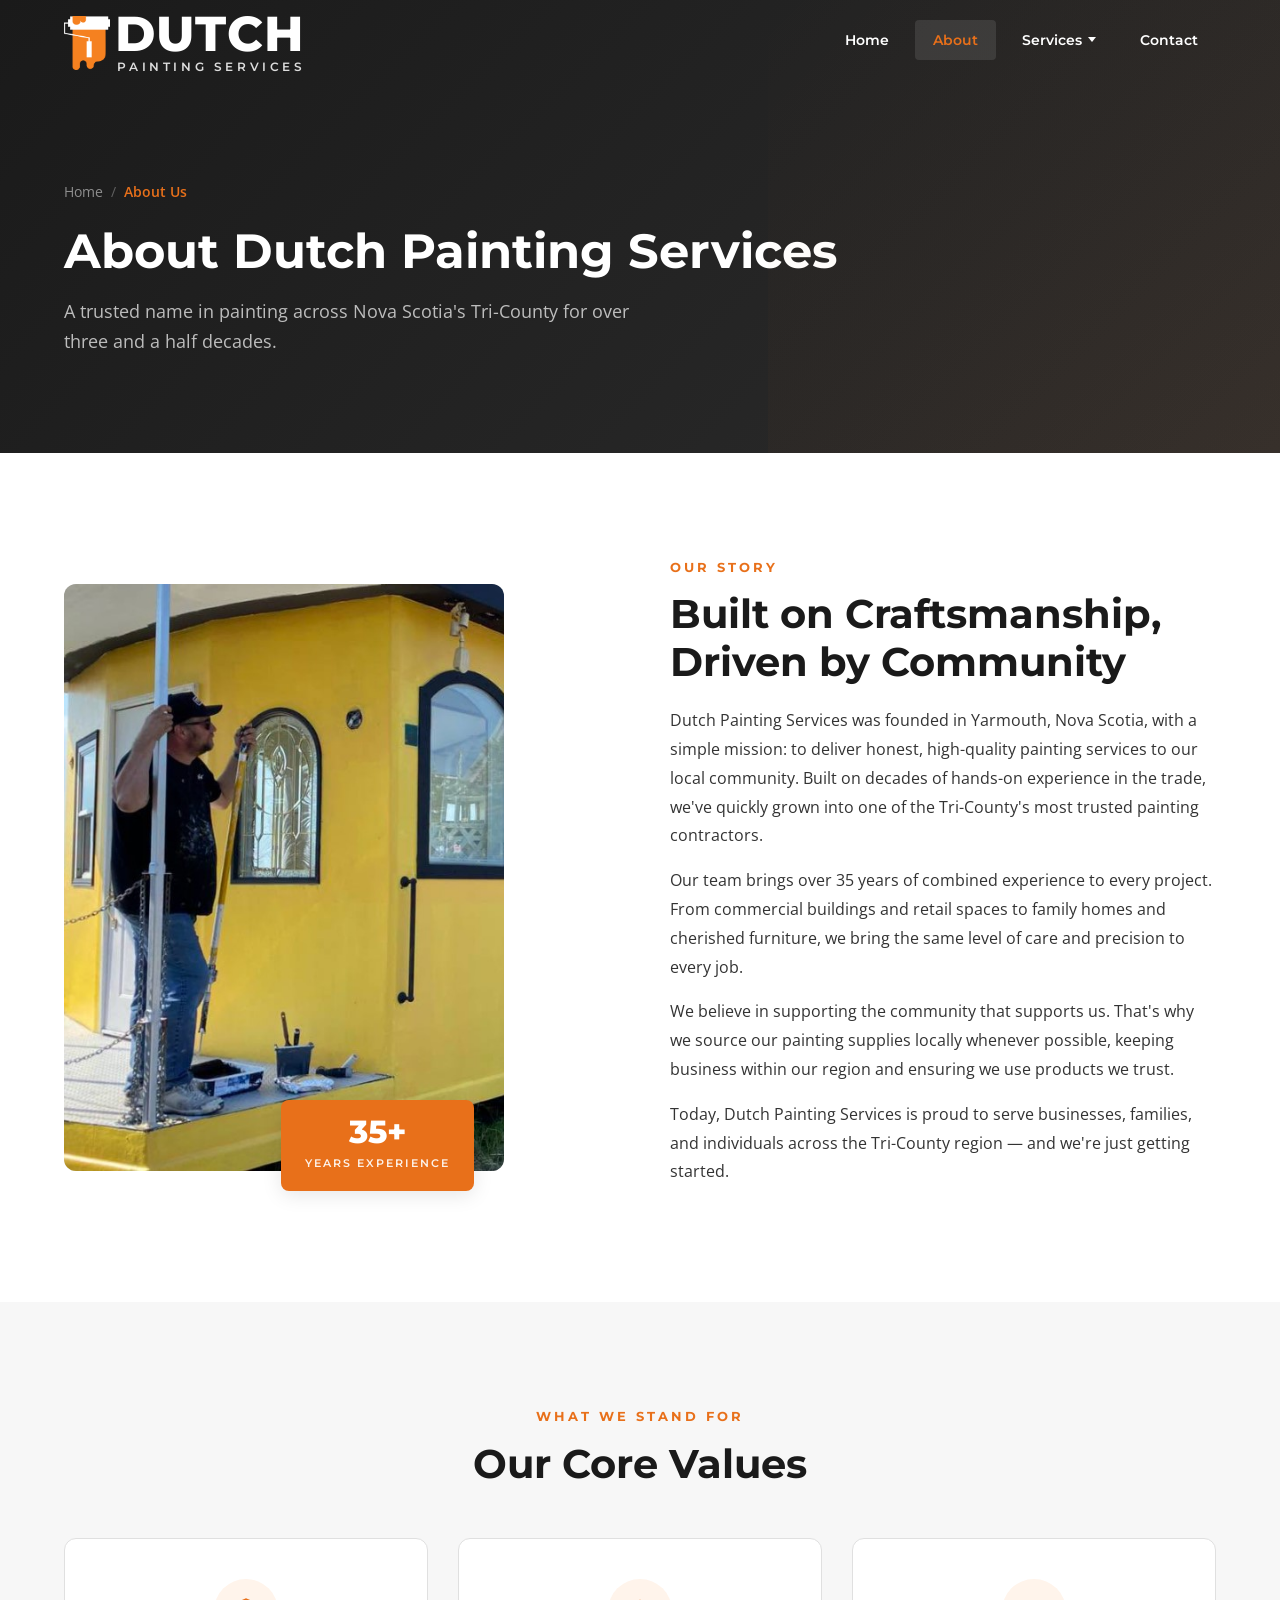
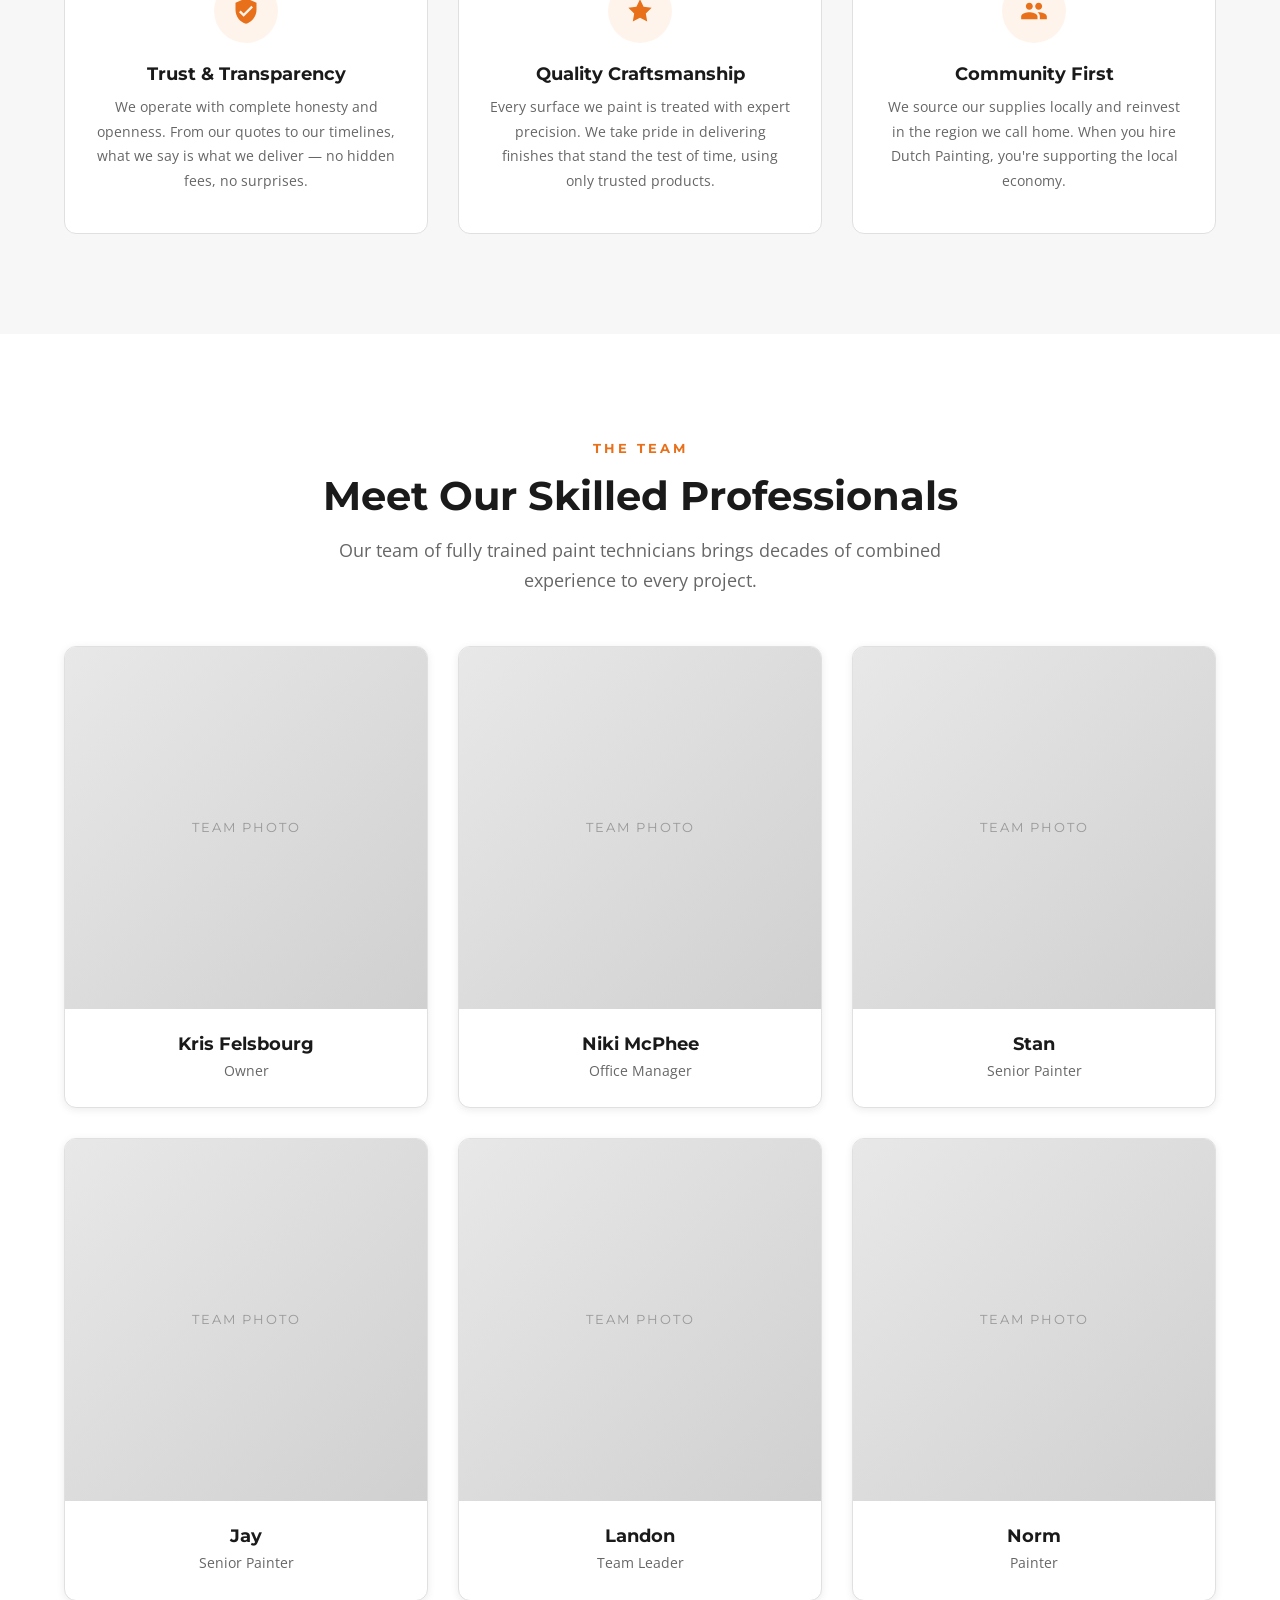
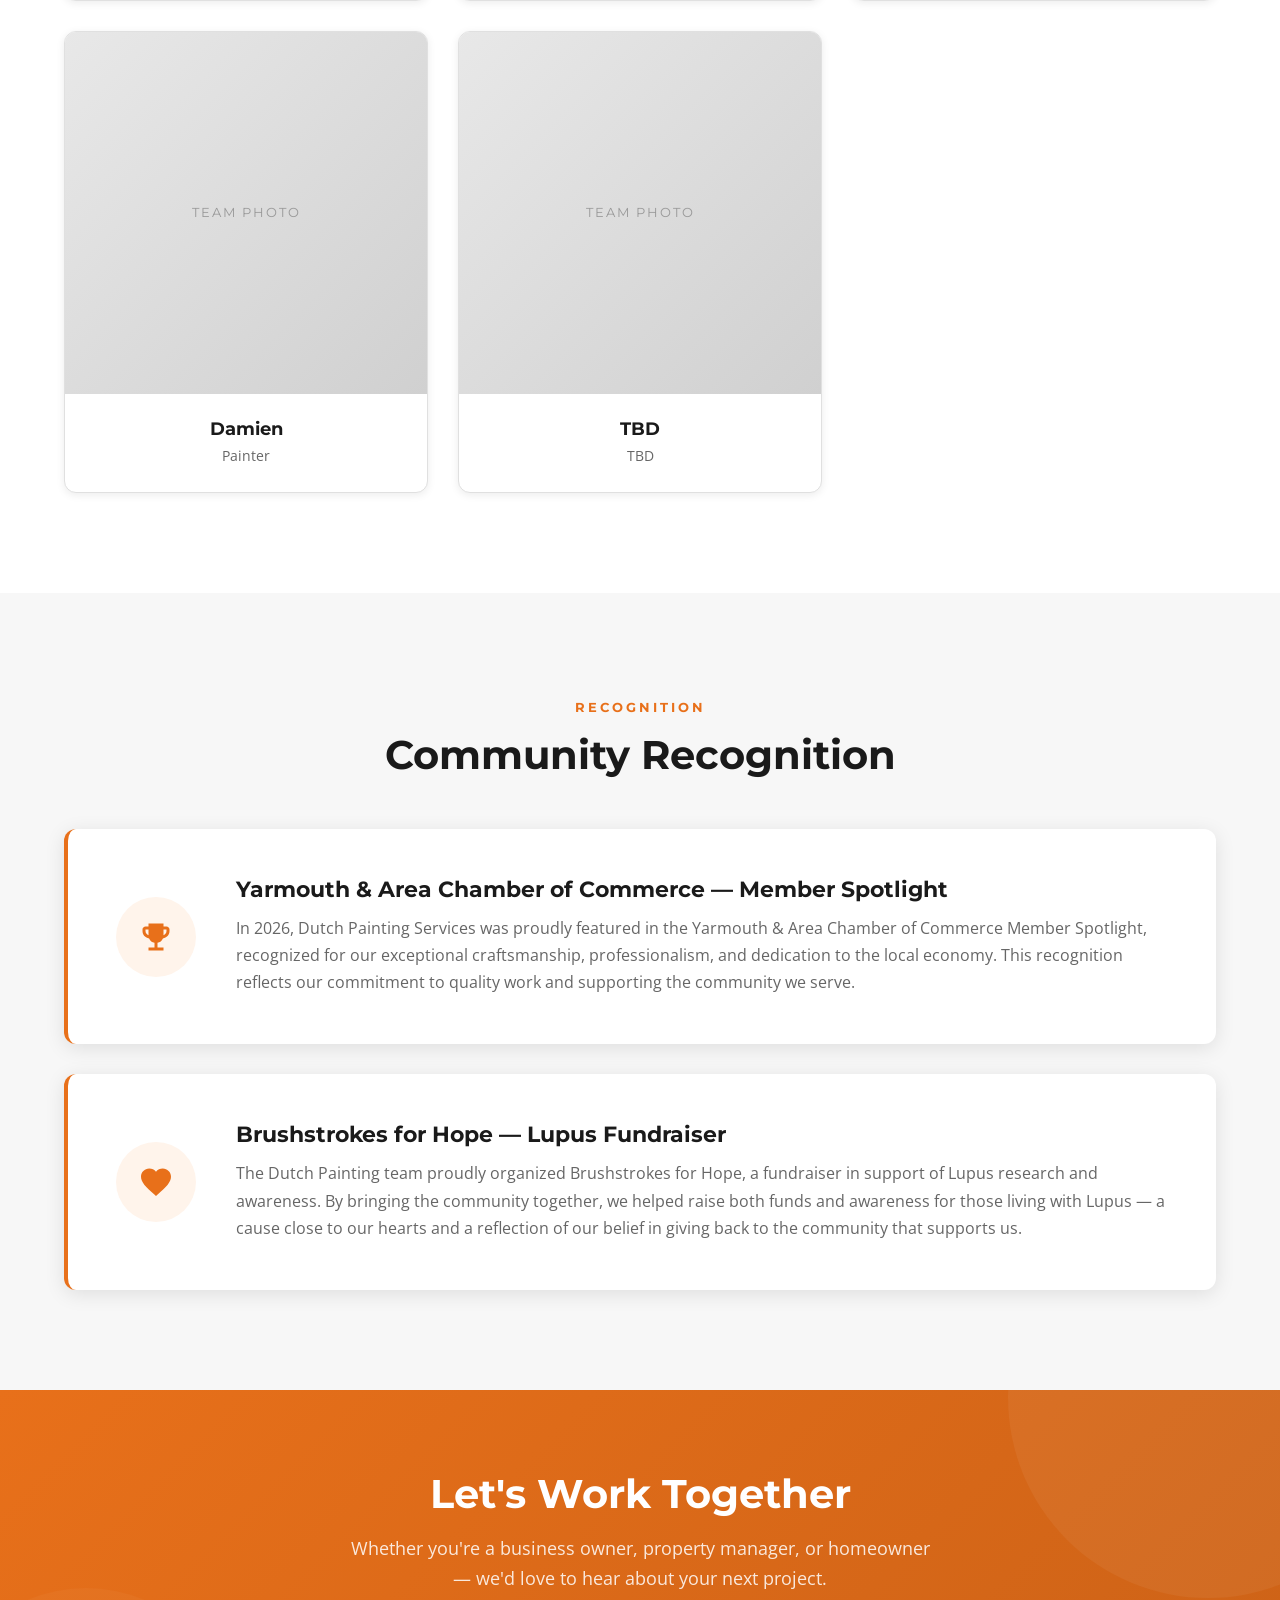
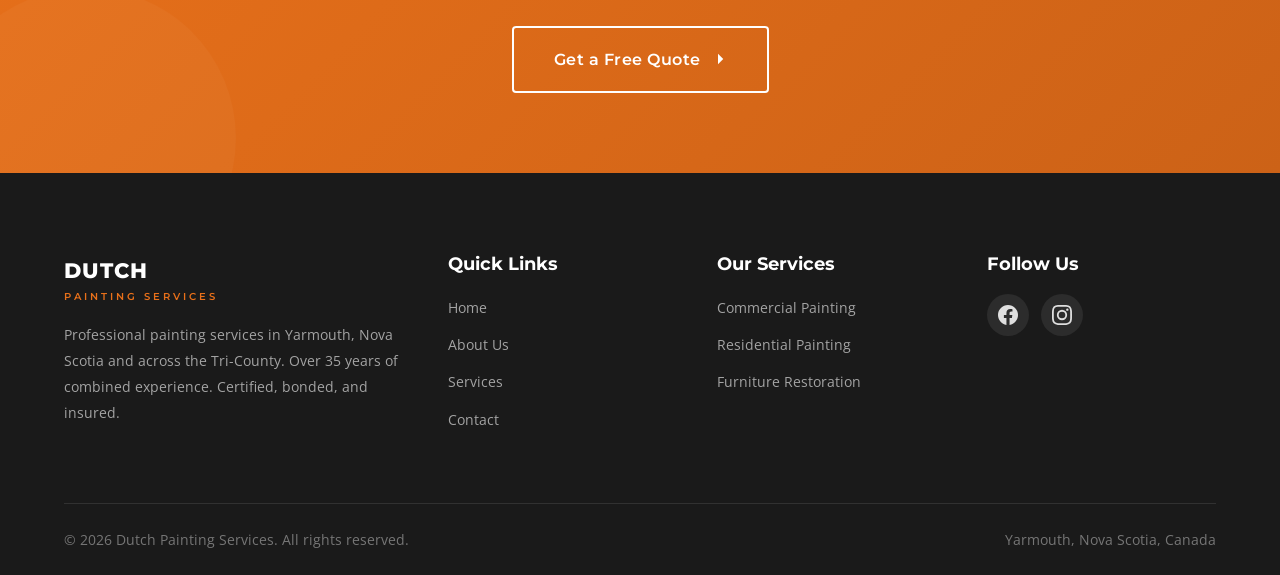
==== commit 06c191e1: "Restore TBD placeholder card to the About page team grid Re-add the TBD / TBD team card as the last " ====
--- a/about/index.html
+++ b/about/index.html
@@ -217,6 +217,15 @@
             <p>Painter</p>
           </div>
         </div>
+        <div class="team-card">
+          <div class="team-photo">
+            <span class="placeholder-text" style="font-family: var(--font-heading); font-size: 0.8rem; color: #999; text-transform: uppercase; letter-spacing: 2px;">Team Photo</span>
+          </div>
+          <div class="team-card-info">
+            <h3>TBD</h3>
+            <p>TBD</p>
+          </div>
+        </div>
       </div>
     </div>
   </section>
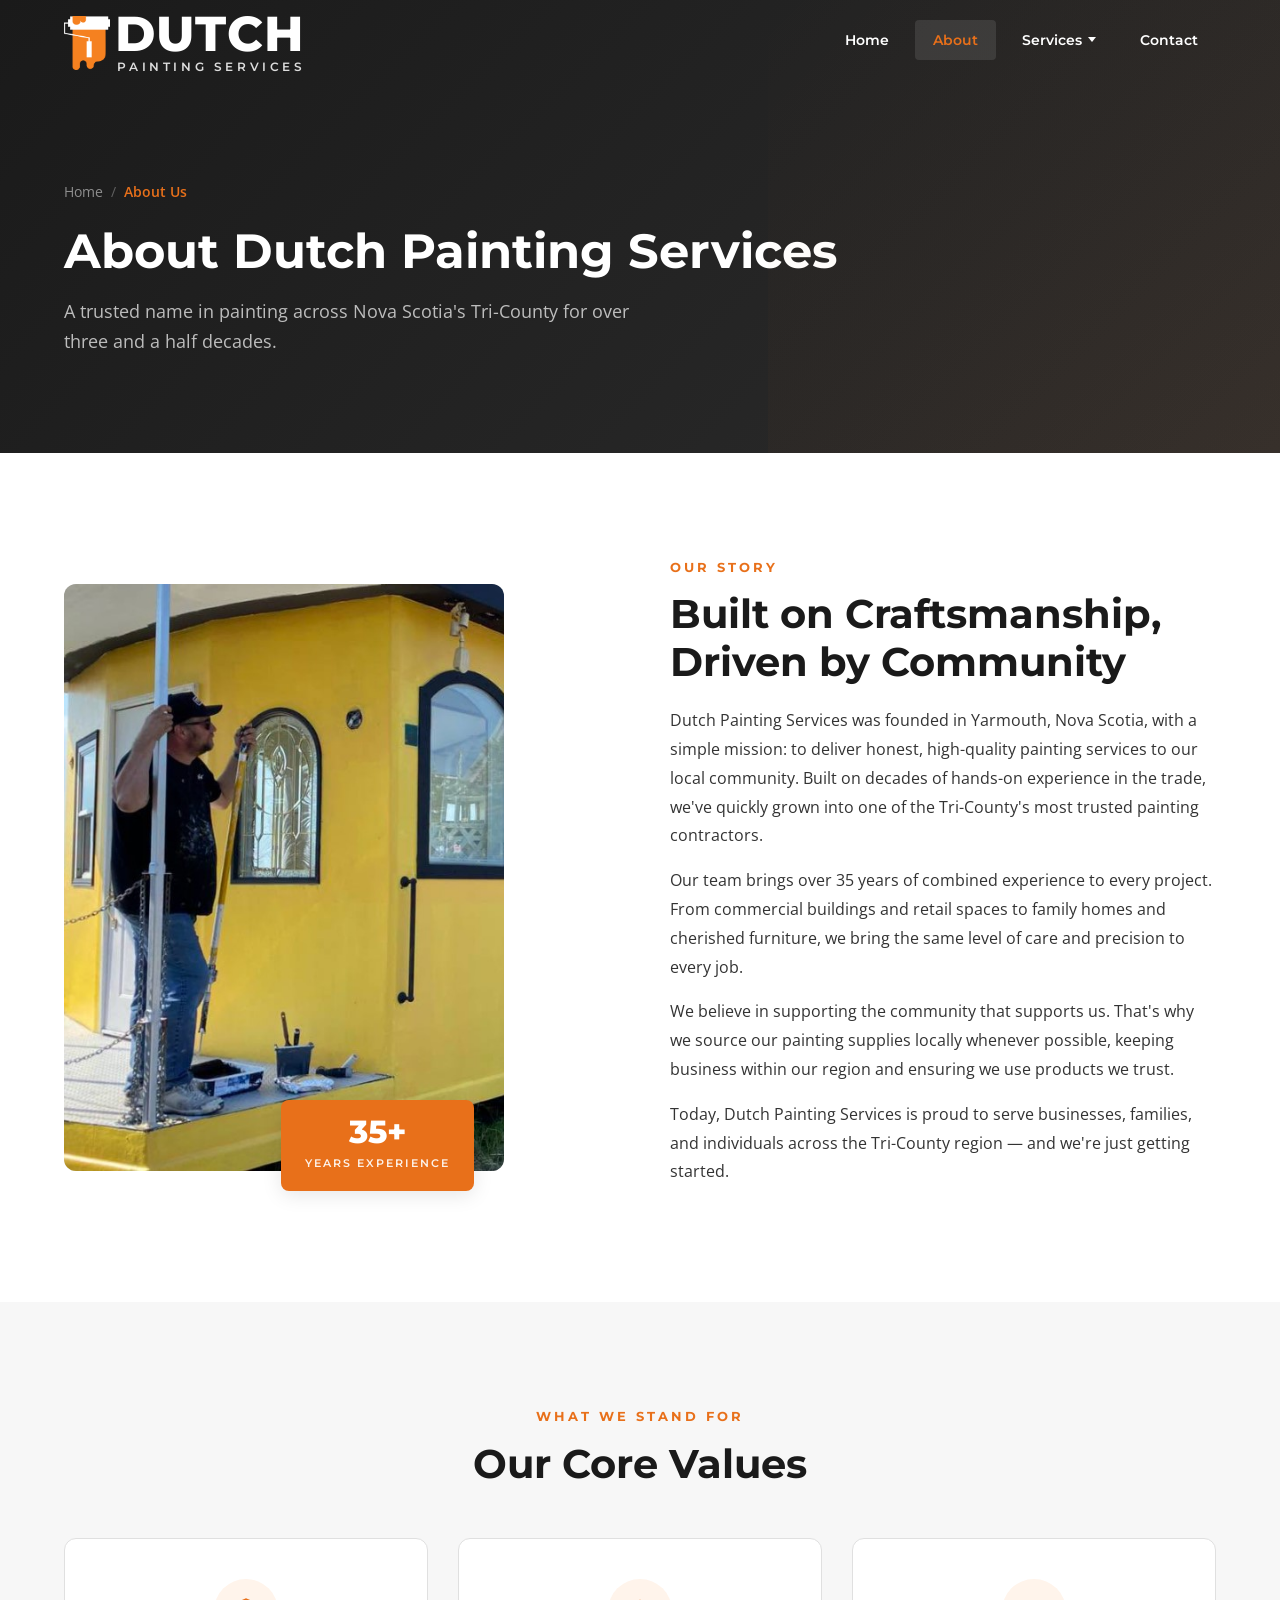
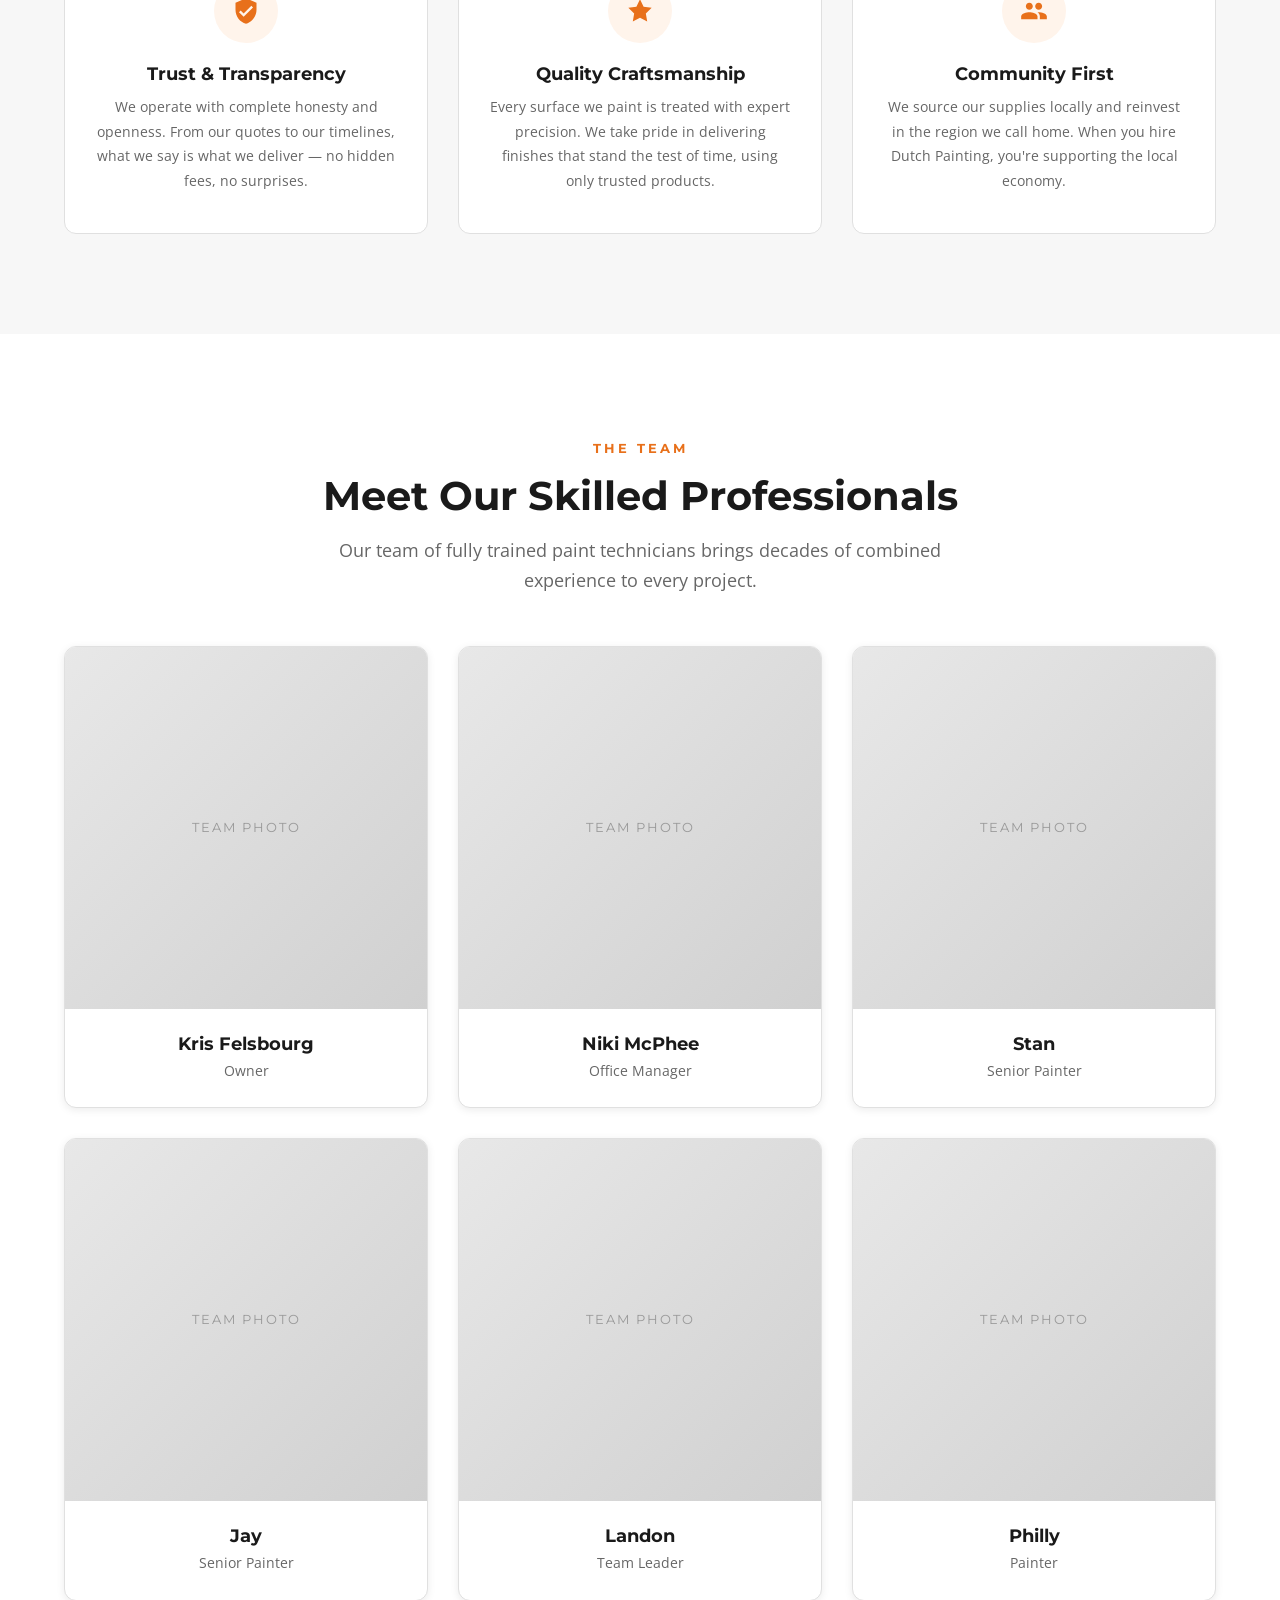
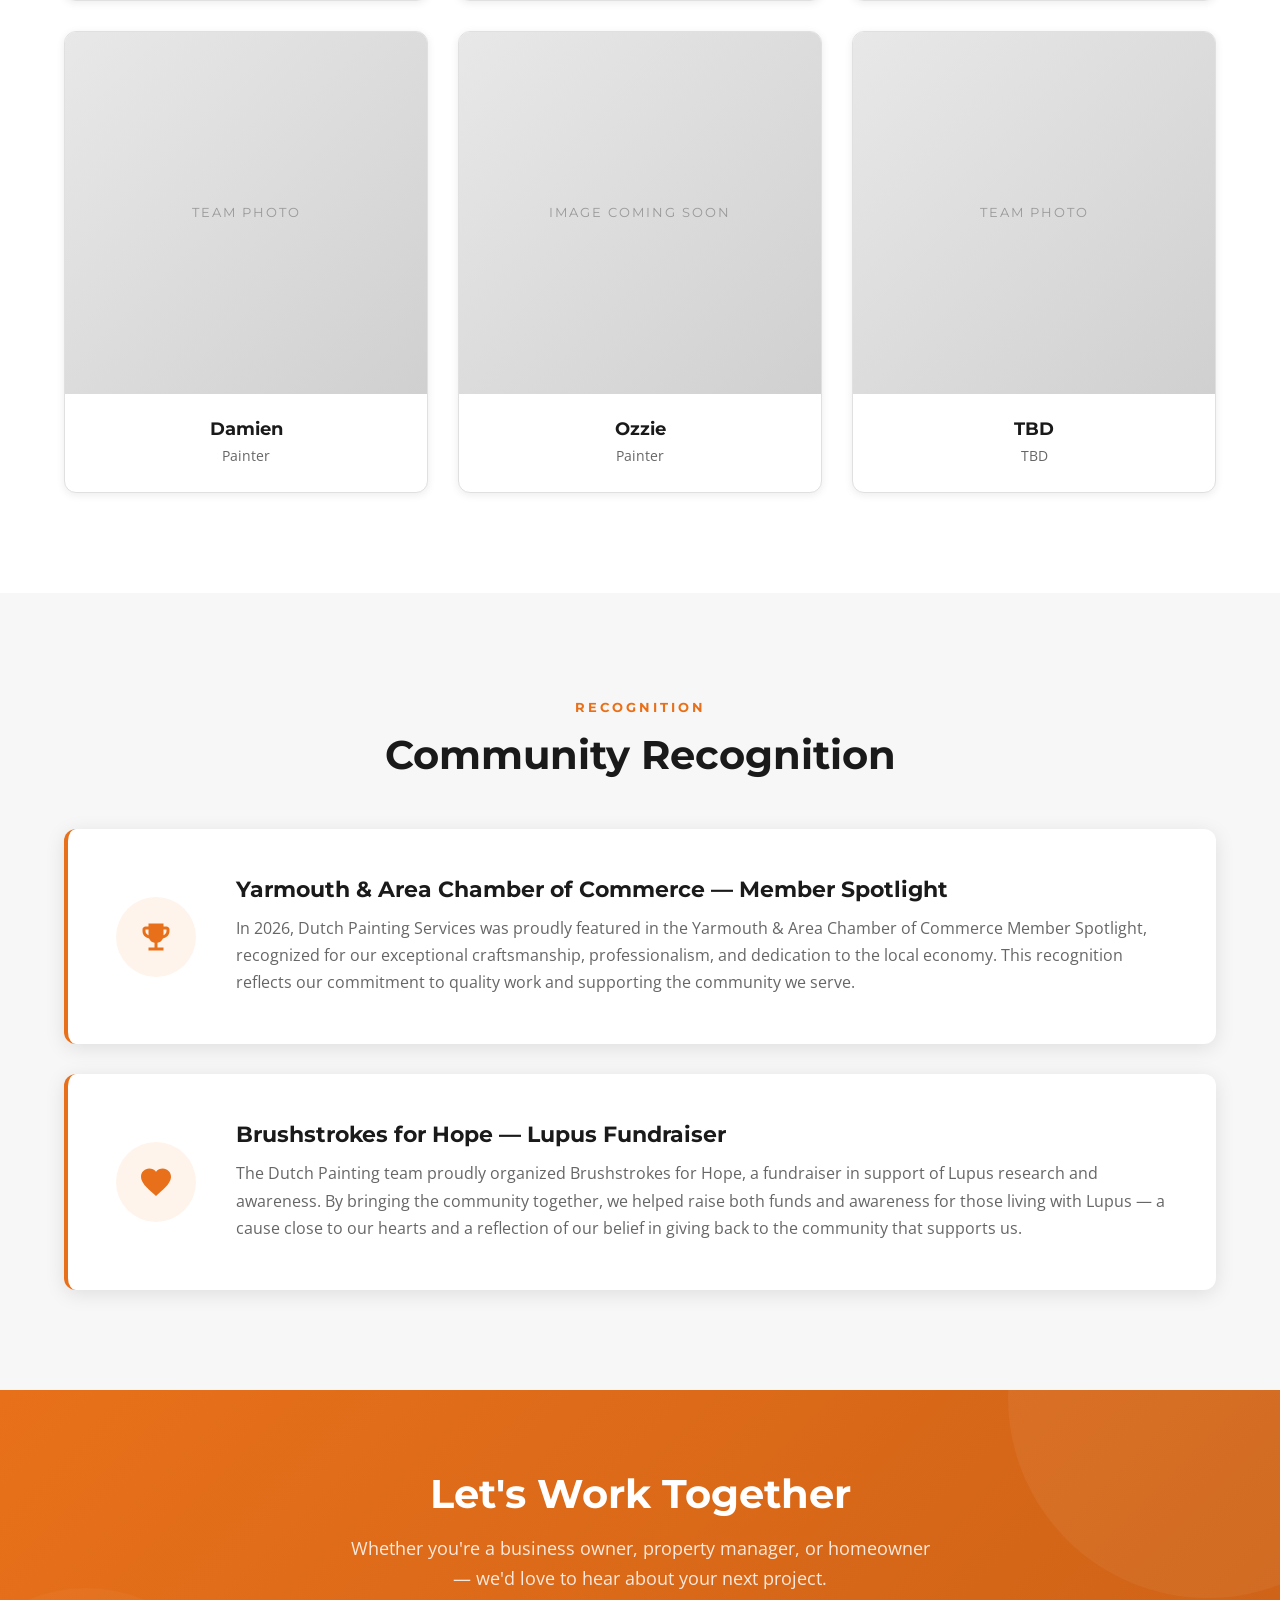
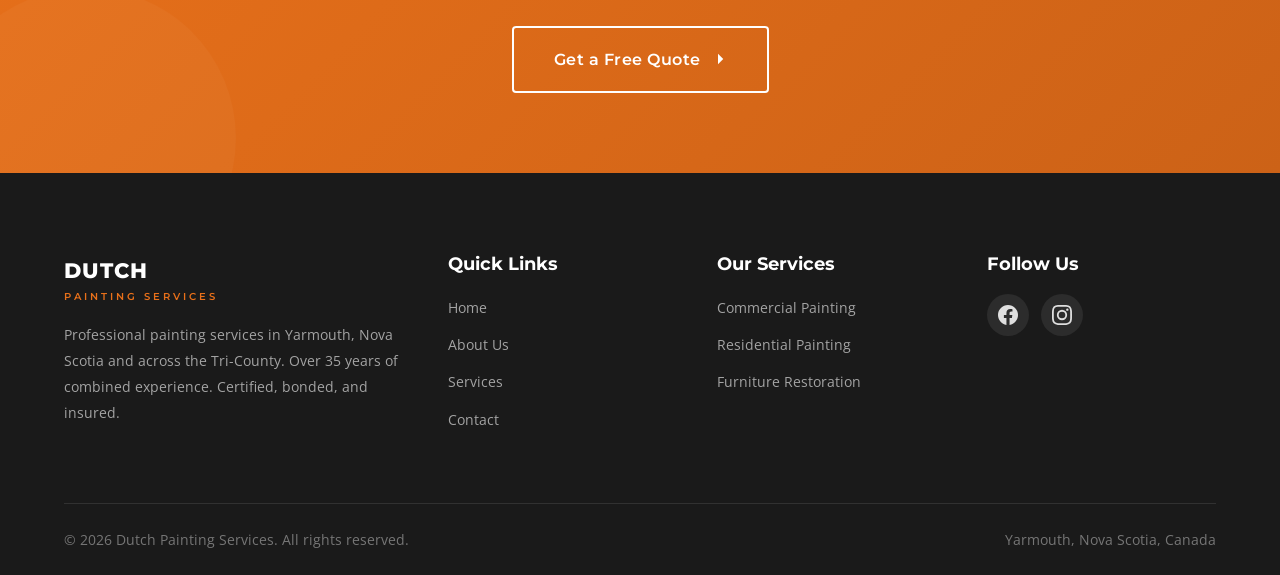
==== commit 21595265: "Rename Norm to Philly, add Ozzie, and prepare team photo styling - Rename the Norm team card to Phil" ====
--- a/about/index.html
+++ b/about/index.html
@@ -156,7 +156,7 @@
       <div class="team-grid reveal-stagger" style="margin-top: 50px;">
         <div class="team-card">
           <div class="team-photo">
-            <span class="placeholder-text" style="font-family: var(--font-heading); font-size: 0.8rem; color: #999; text-transform: uppercase; letter-spacing: 2px;">Team Photo</span>
+            <span class="placeholder-text">Team Photo</span>
           </div>
           <div class="team-card-info">
             <h3>Kris Felsbourg</h3>
@@ -165,7 +165,7 @@
         </div>
         <div class="team-card">
           <div class="team-photo">
-            <span class="placeholder-text" style="font-family: var(--font-heading); font-size: 0.8rem; color: #999; text-transform: uppercase; letter-spacing: 2px;">Team Photo</span>
+            <span class="placeholder-text">Team Photo</span>
           </div>
           <div class="team-card-info">
             <h3>Niki McPhee</h3>
@@ -174,7 +174,7 @@
         </div>
         <div class="team-card">
           <div class="team-photo">
-            <span class="placeholder-text" style="font-family: var(--font-heading); font-size: 0.8rem; color: #999; text-transform: uppercase; letter-spacing: 2px;">Team Photo</span>
+            <span class="placeholder-text">Team Photo</span>
           </div>
           <div class="team-card-info">
             <h3>Stan</h3>
@@ -183,7 +183,7 @@
         </div>
         <div class="team-card">
           <div class="team-photo">
-            <span class="placeholder-text" style="font-family: var(--font-heading); font-size: 0.8rem; color: #999; text-transform: uppercase; letter-spacing: 2px;">Team Photo</span>
+            <span class="placeholder-text">Team Photo</span>
           </div>
           <div class="team-card-info">
             <h3>Jay</h3>
@@ -192,7 +192,7 @@
         </div>
         <div class="team-card">
           <div class="team-photo">
-            <span class="placeholder-text" style="font-family: var(--font-heading); font-size: 0.8rem; color: #999; text-transform: uppercase; letter-spacing: 2px;">Team Photo</span>
+            <span class="placeholder-text">Team Photo</span>
           </div>
           <div class="team-card-info">
             <h3>Landon</h3>
@@ -201,16 +201,16 @@
         </div>
         <div class="team-card">
           <div class="team-photo">
-            <span class="placeholder-text" style="font-family: var(--font-heading); font-size: 0.8rem; color: #999; text-transform: uppercase; letter-spacing: 2px;">Team Photo</span>
-          </div>
-          <div class="team-card-info">
-            <h3>Norm</h3>
+            <span class="placeholder-text">Team Photo</span>
+          </div>
+          <div class="team-card-info">
+            <h3>Philly</h3>
             <p>Painter</p>
           </div>
         </div>
         <div class="team-card">
           <div class="team-photo">
-            <span class="placeholder-text" style="font-family: var(--font-heading); font-size: 0.8rem; color: #999; text-transform: uppercase; letter-spacing: 2px;">Team Photo</span>
+            <span class="placeholder-text">Team Photo</span>
           </div>
           <div class="team-card-info">
             <h3>Damien</h3>
@@ -219,7 +219,16 @@
         </div>
         <div class="team-card">
           <div class="team-photo">
-            <span class="placeholder-text" style="font-family: var(--font-heading); font-size: 0.8rem; color: #999; text-transform: uppercase; letter-spacing: 2px;">Team Photo</span>
+            <span class="placeholder-text">Image Coming Soon</span>
+          </div>
+          <div class="team-card-info">
+            <h3>Ozzie</h3>
+            <p>Painter</p>
+          </div>
+        </div>
+        <div class="team-card">
+          <div class="team-photo">
+            <span class="placeholder-text">Team Photo</span>
           </div>
           <div class="team-card-info">
             <h3>TBD</h3>
--- a/css/styles.css
+++ b/css/styles.css
@@ -1671,6 +1671,27 @@
   display: flex;
   align-items: center;
   justify-content: center;
+  overflow: hidden;
+}
+
+/* Headshots fill the square box identically no matter what size or ratio
+   the source file is. The crop sits above centre so faces stay in frame. */
+.team-photo img {
+  display: block;
+  width: 100%;
+  height: 100%;
+  object-fit: cover;
+  object-position: 50% 20%;
+}
+
+.placeholder-text {
+  font-family: var(--font-heading);
+  font-size: 0.8rem;
+  color: #999;
+  text-transform: uppercase;
+  letter-spacing: 2px;
+  text-align: center;
+  padding: 0 12px;
 }
 
 .team-card-info {
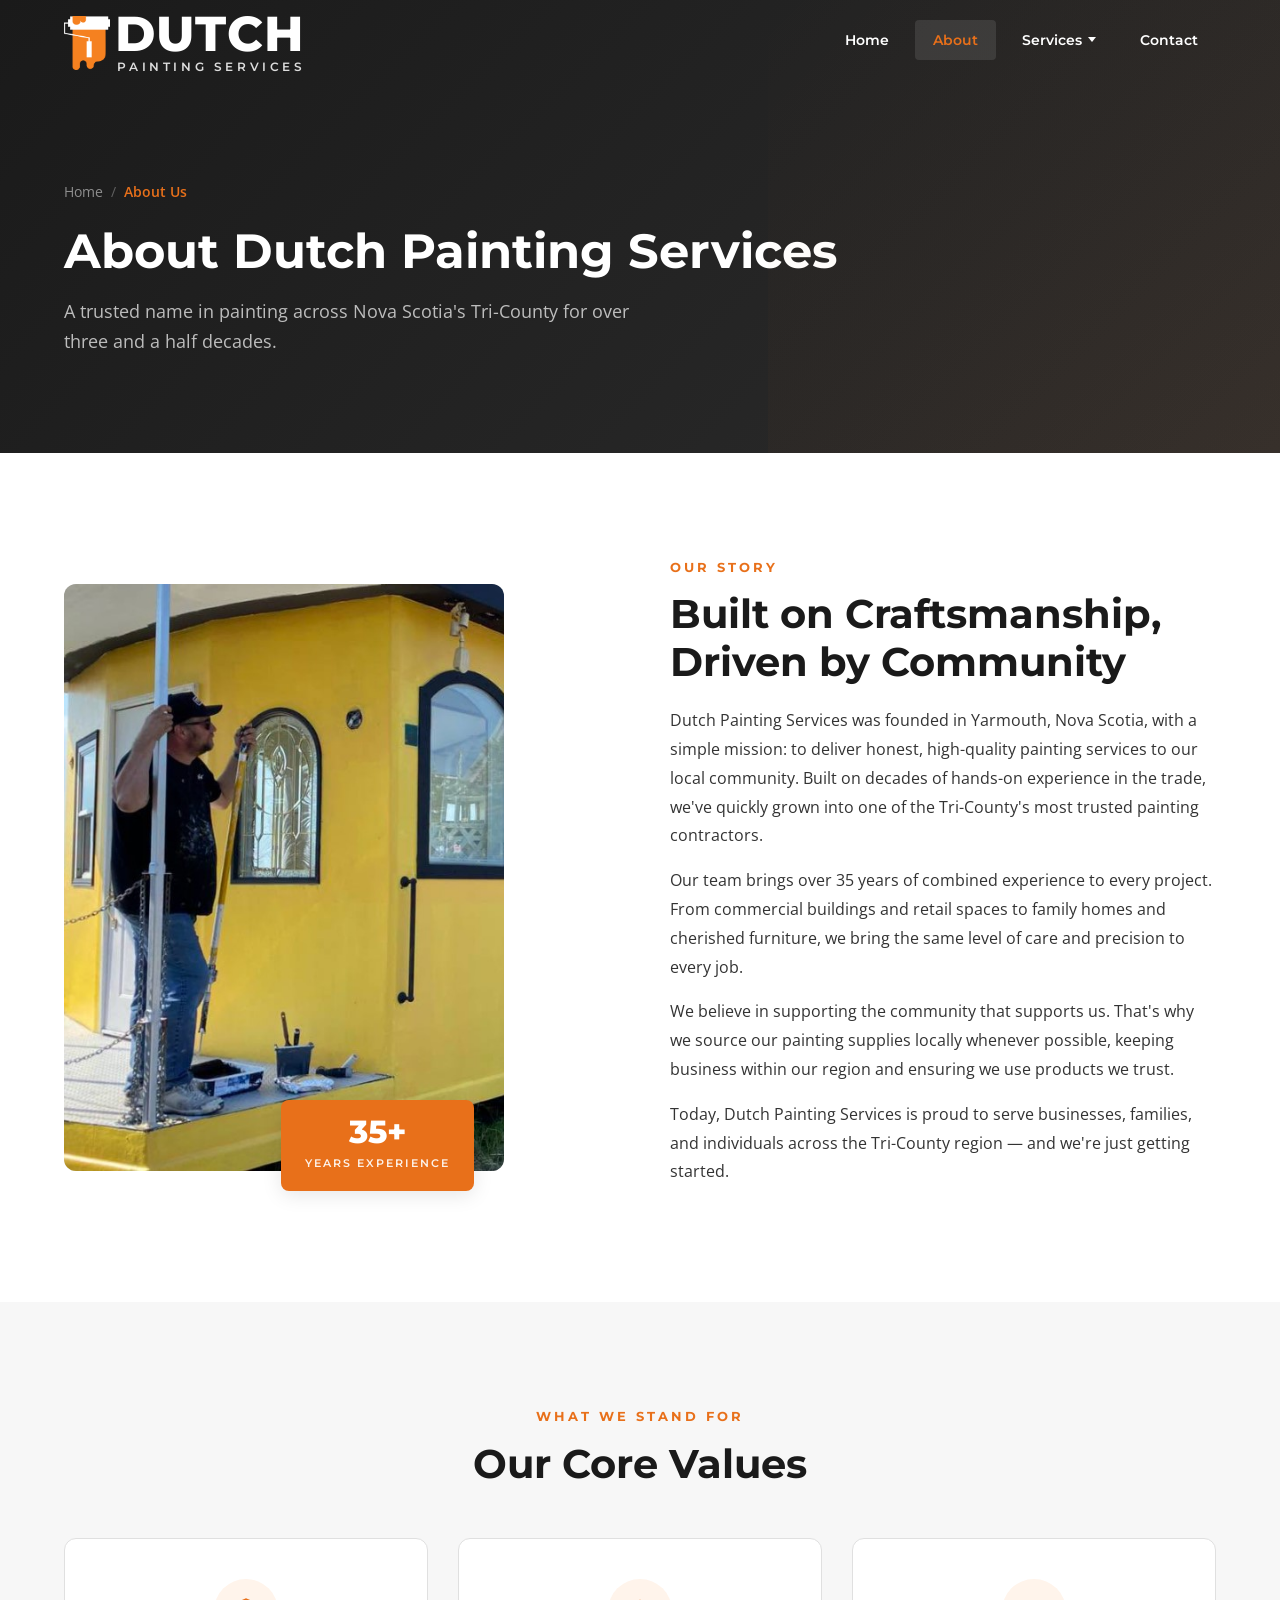
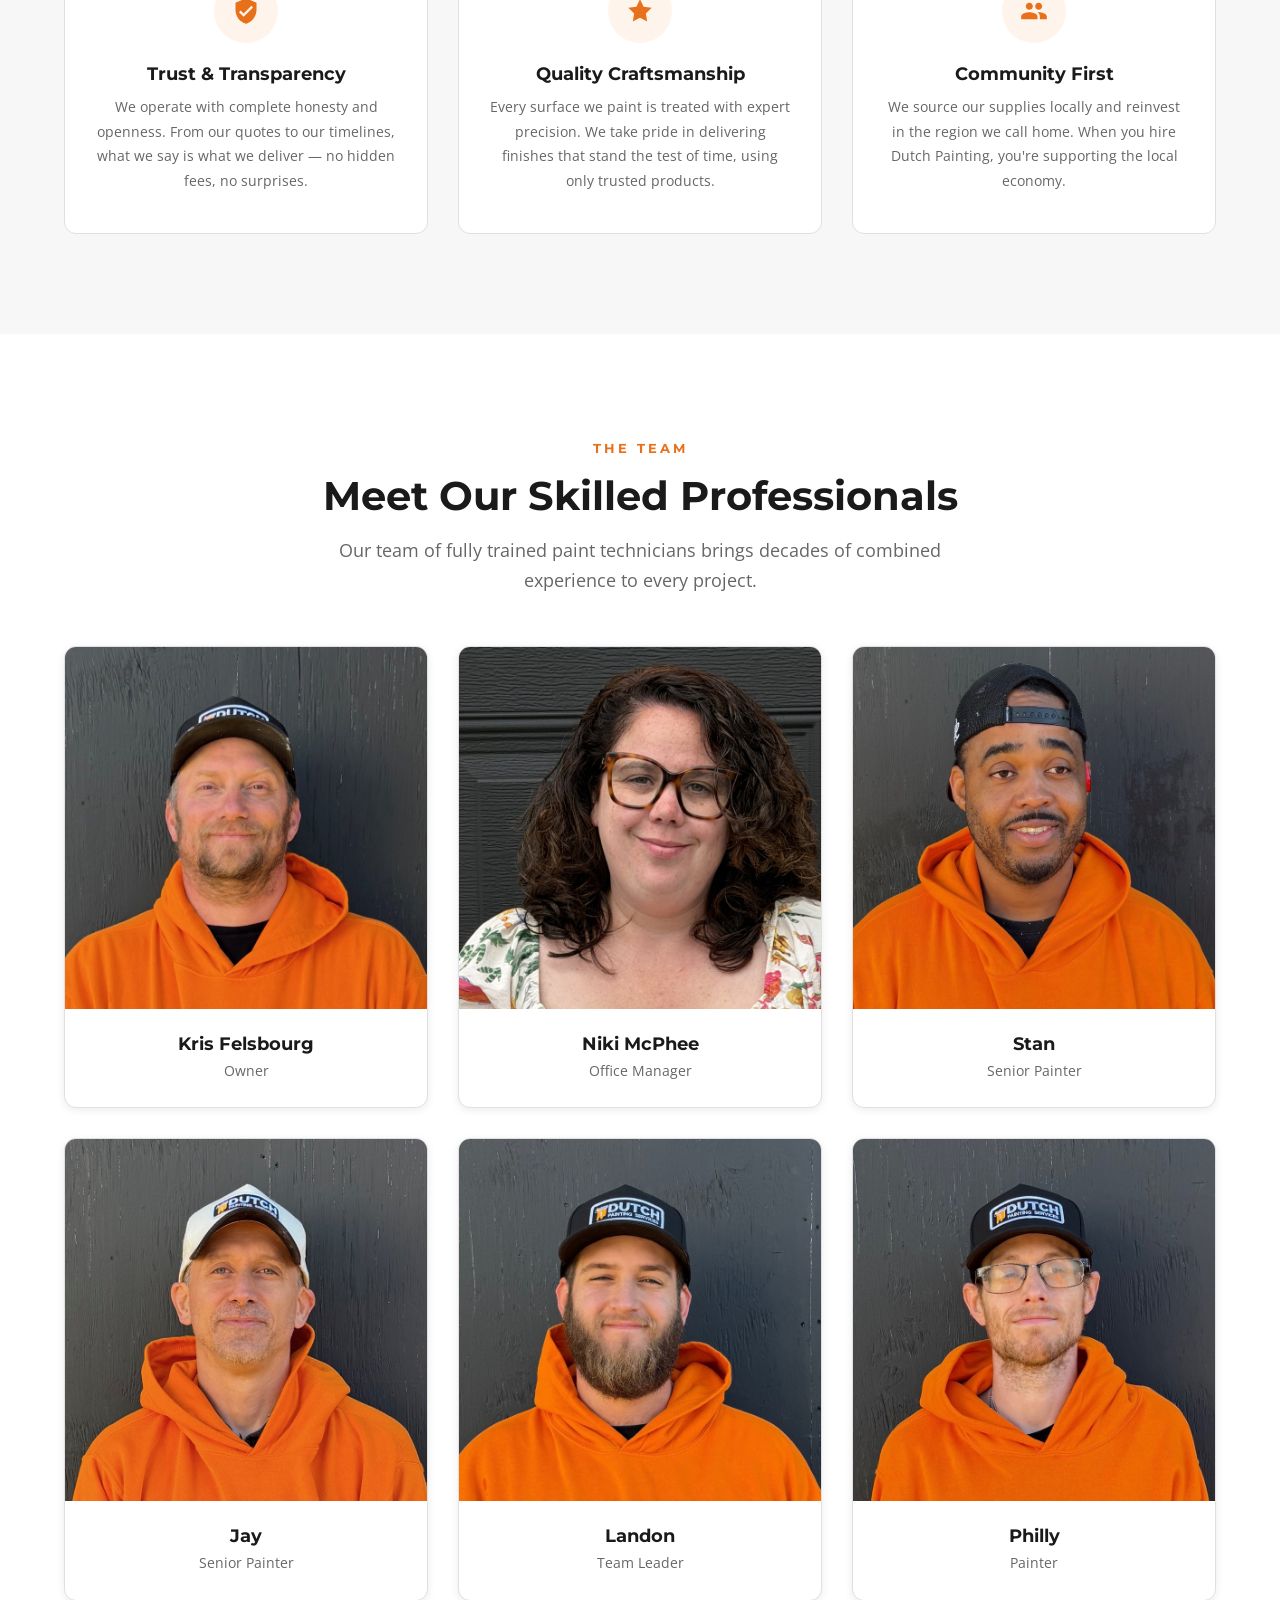
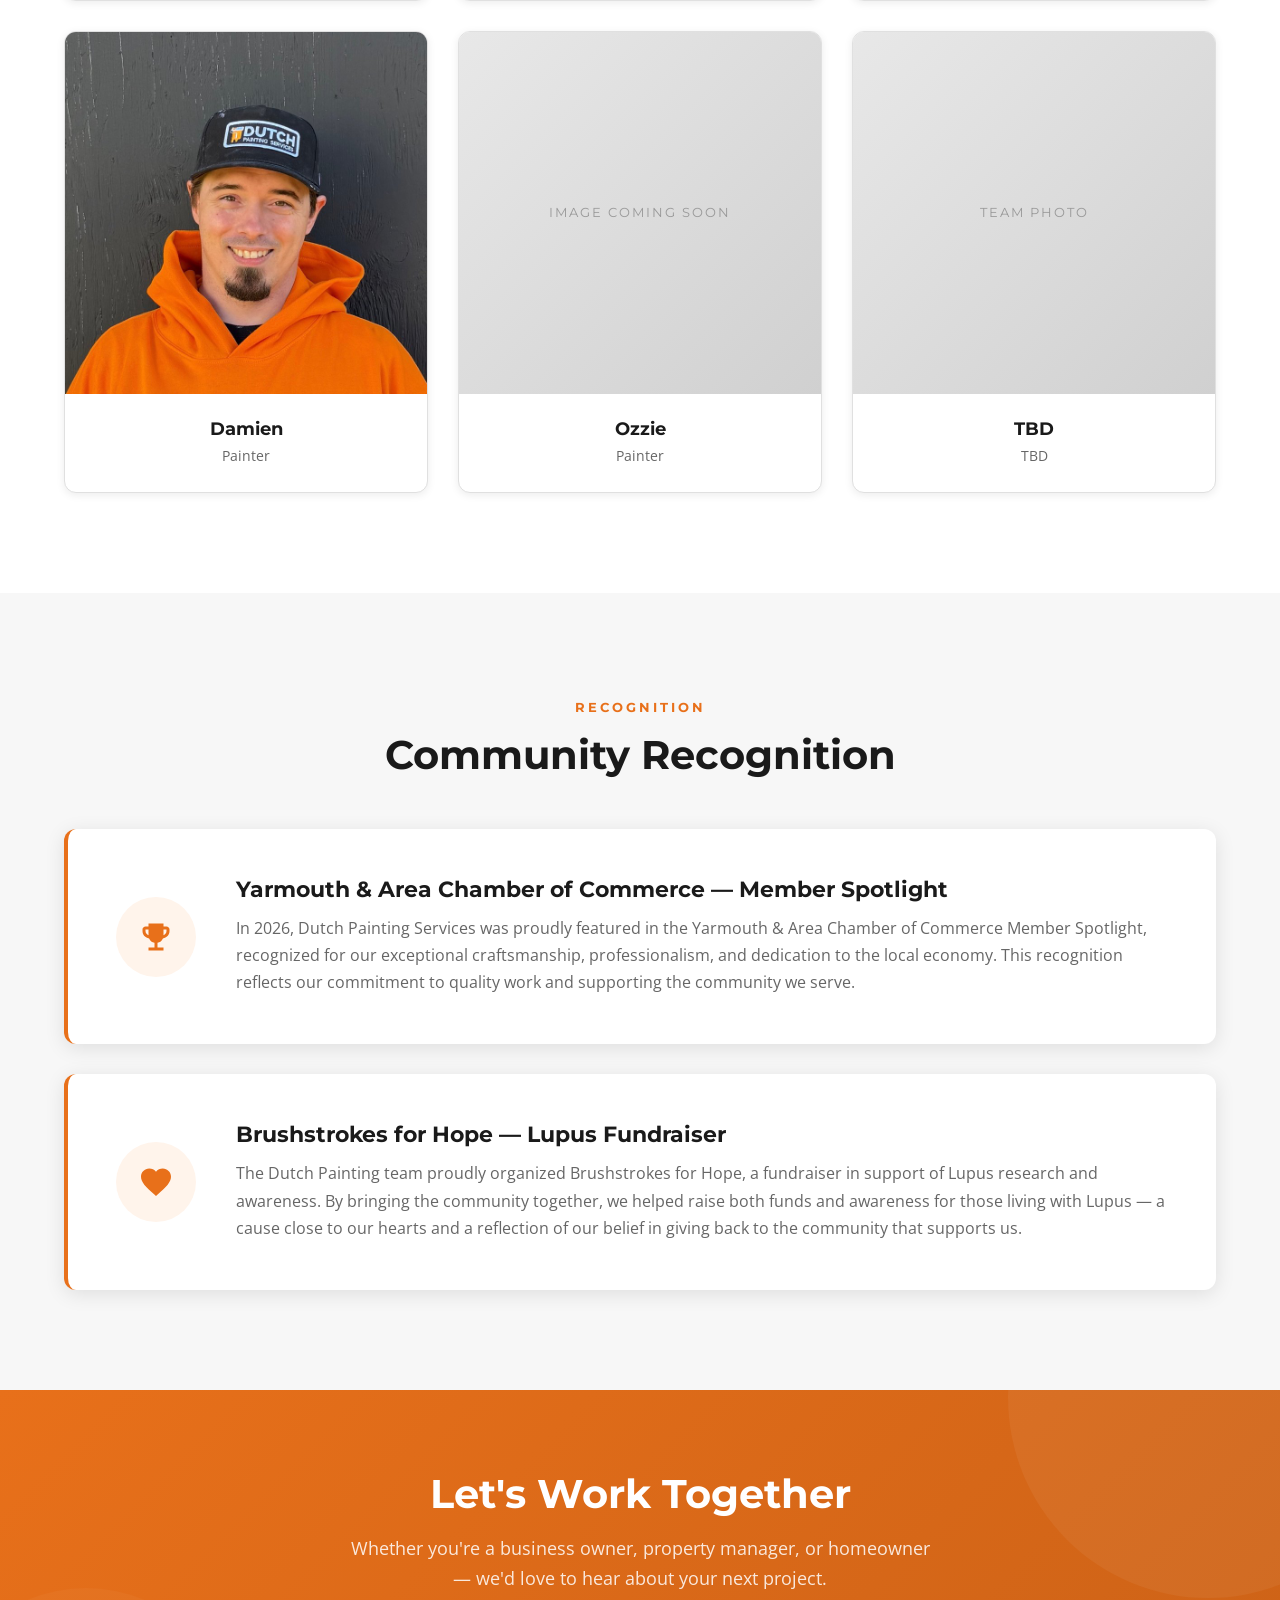
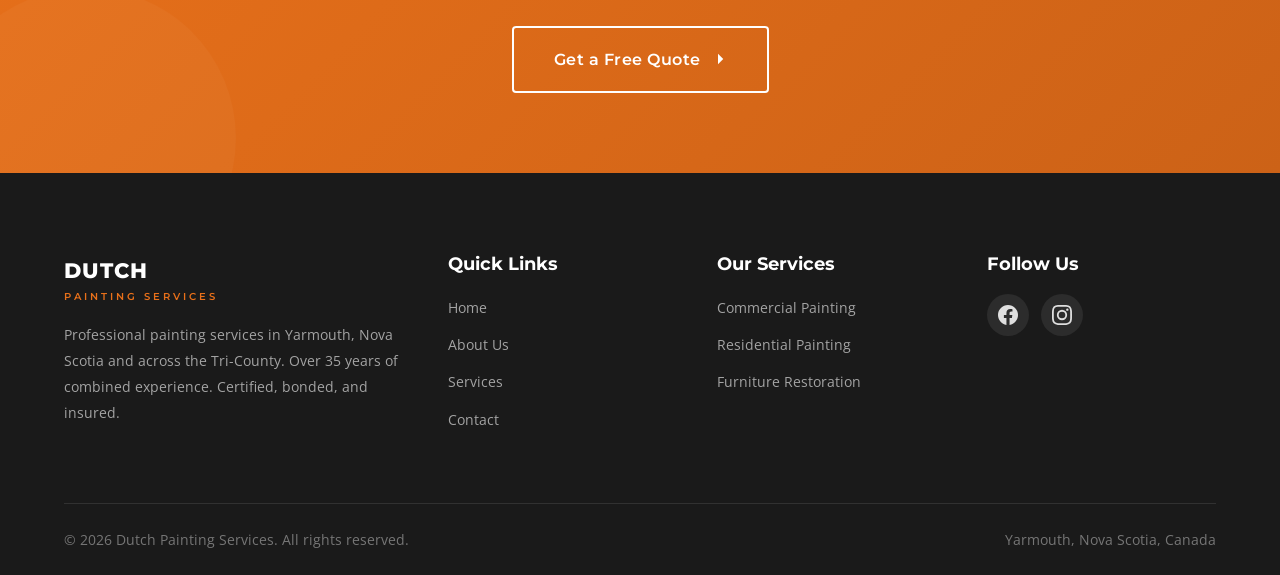
==== commit 257455ed: "Add team headshots, normalized to uniform square crops Process the uploaded headshots into images/te" ====
--- a/about/index.html
+++ b/about/index.html
@@ -156,7 +156,7 @@
       <div class="team-grid reveal-stagger" style="margin-top: 50px;">
         <div class="team-card">
           <div class="team-photo">
-            <span class="placeholder-text">Team Photo</span>
+            <img src="../images/team/kris.jpg" alt="Kris Felsbourg, Owner at Dutch Painting Services" width="800" height="800" loading="lazy">
           </div>
           <div class="team-card-info">
             <h3>Kris Felsbourg</h3>
@@ -165,7 +165,7 @@
         </div>
         <div class="team-card">
           <div class="team-photo">
-            <span class="placeholder-text">Team Photo</span>
+            <img src="../images/team/niki.jpg" alt="Niki McPhee, Office Manager at Dutch Painting Services" width="800" height="800" loading="lazy">
           </div>
           <div class="team-card-info">
             <h3>Niki McPhee</h3>
@@ -174,7 +174,7 @@
         </div>
         <div class="team-card">
           <div class="team-photo">
-            <span class="placeholder-text">Team Photo</span>
+            <img src="../images/team/stan.jpg" alt="Stan, Senior Painter at Dutch Painting Services" width="800" height="800" loading="lazy">
           </div>
           <div class="team-card-info">
             <h3>Stan</h3>
@@ -183,7 +183,7 @@
         </div>
         <div class="team-card">
           <div class="team-photo">
-            <span class="placeholder-text">Team Photo</span>
+            <img src="../images/team/jay.jpg" alt="Jay, Senior Painter at Dutch Painting Services" width="800" height="800" loading="lazy">
           </div>
           <div class="team-card-info">
             <h3>Jay</h3>
@@ -192,7 +192,7 @@
         </div>
         <div class="team-card">
           <div class="team-photo">
-            <span class="placeholder-text">Team Photo</span>
+            <img src="../images/team/landon.jpg" alt="Landon, Team Leader at Dutch Painting Services" width="800" height="800" loading="lazy">
           </div>
           <div class="team-card-info">
             <h3>Landon</h3>
@@ -201,7 +201,7 @@
         </div>
         <div class="team-card">
           <div class="team-photo">
-            <span class="placeholder-text">Team Photo</span>
+            <img src="../images/team/philly.jpg" alt="Philly, Painter at Dutch Painting Services" width="800" height="800" loading="lazy">
           </div>
           <div class="team-card-info">
             <h3>Philly</h3>
@@ -210,7 +210,7 @@
         </div>
         <div class="team-card">
           <div class="team-photo">
-            <span class="placeholder-text">Team Photo</span>
+            <img src="../images/team/damien.jpg" alt="Damien, Painter at Dutch Painting Services" width="800" height="800" loading="lazy">
           </div>
           <div class="team-card-info">
             <h3>Damien</h3>
--- a/css/styles.css
+++ b/css/styles.css
@@ -1674,14 +1674,15 @@
   overflow: hidden;
 }
 
-/* Headshots fill the square box identically no matter what size or ratio
-   the source file is. The crop sits above centre so faces stay in frame. */
+/* Headshots are pre-cropped to matching 800x800 squares, so they drop into
+   the square card box at identical size and framing. cover + centre keeps
+   that true if a future photo arrives at a different ratio. */
 .team-photo img {
   display: block;
   width: 100%;
   height: 100%;
   object-fit: cover;
-  object-position: 50% 20%;
+  object-position: center;
 }
 
 .placeholder-text {
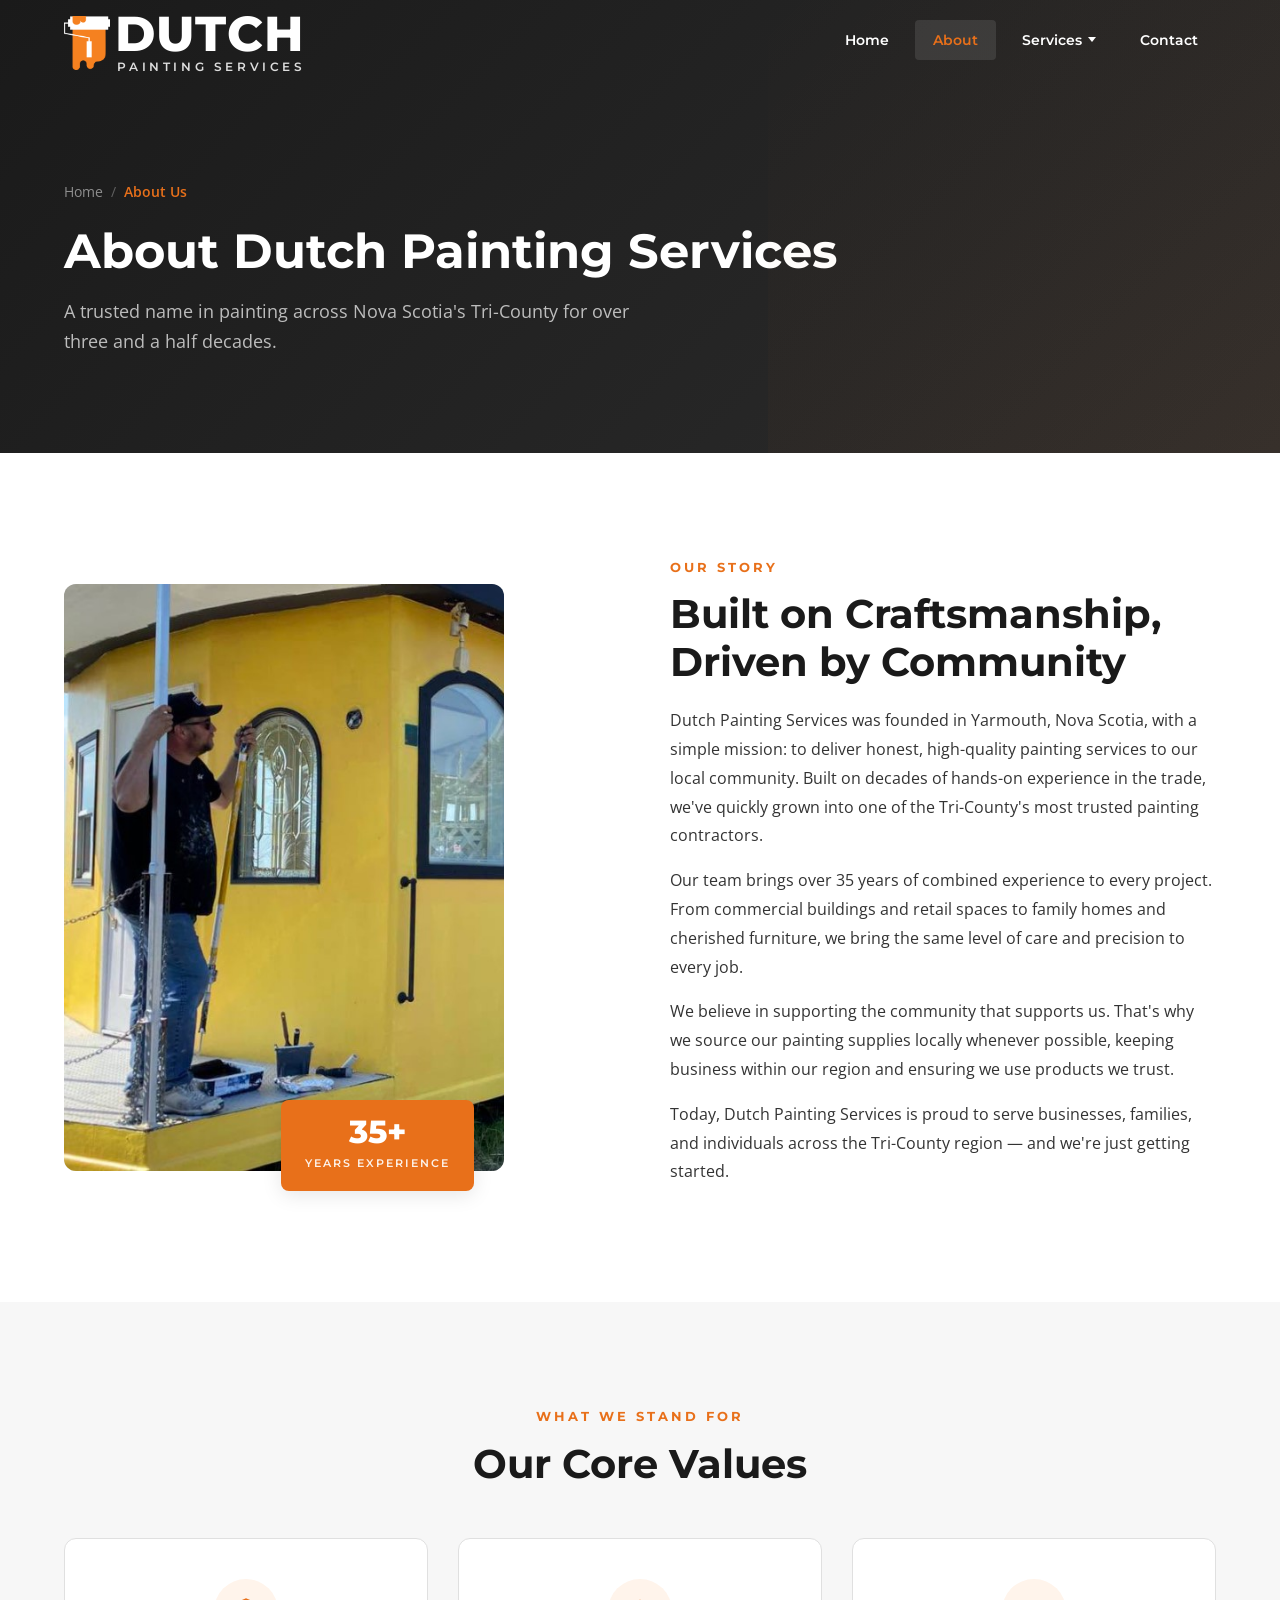
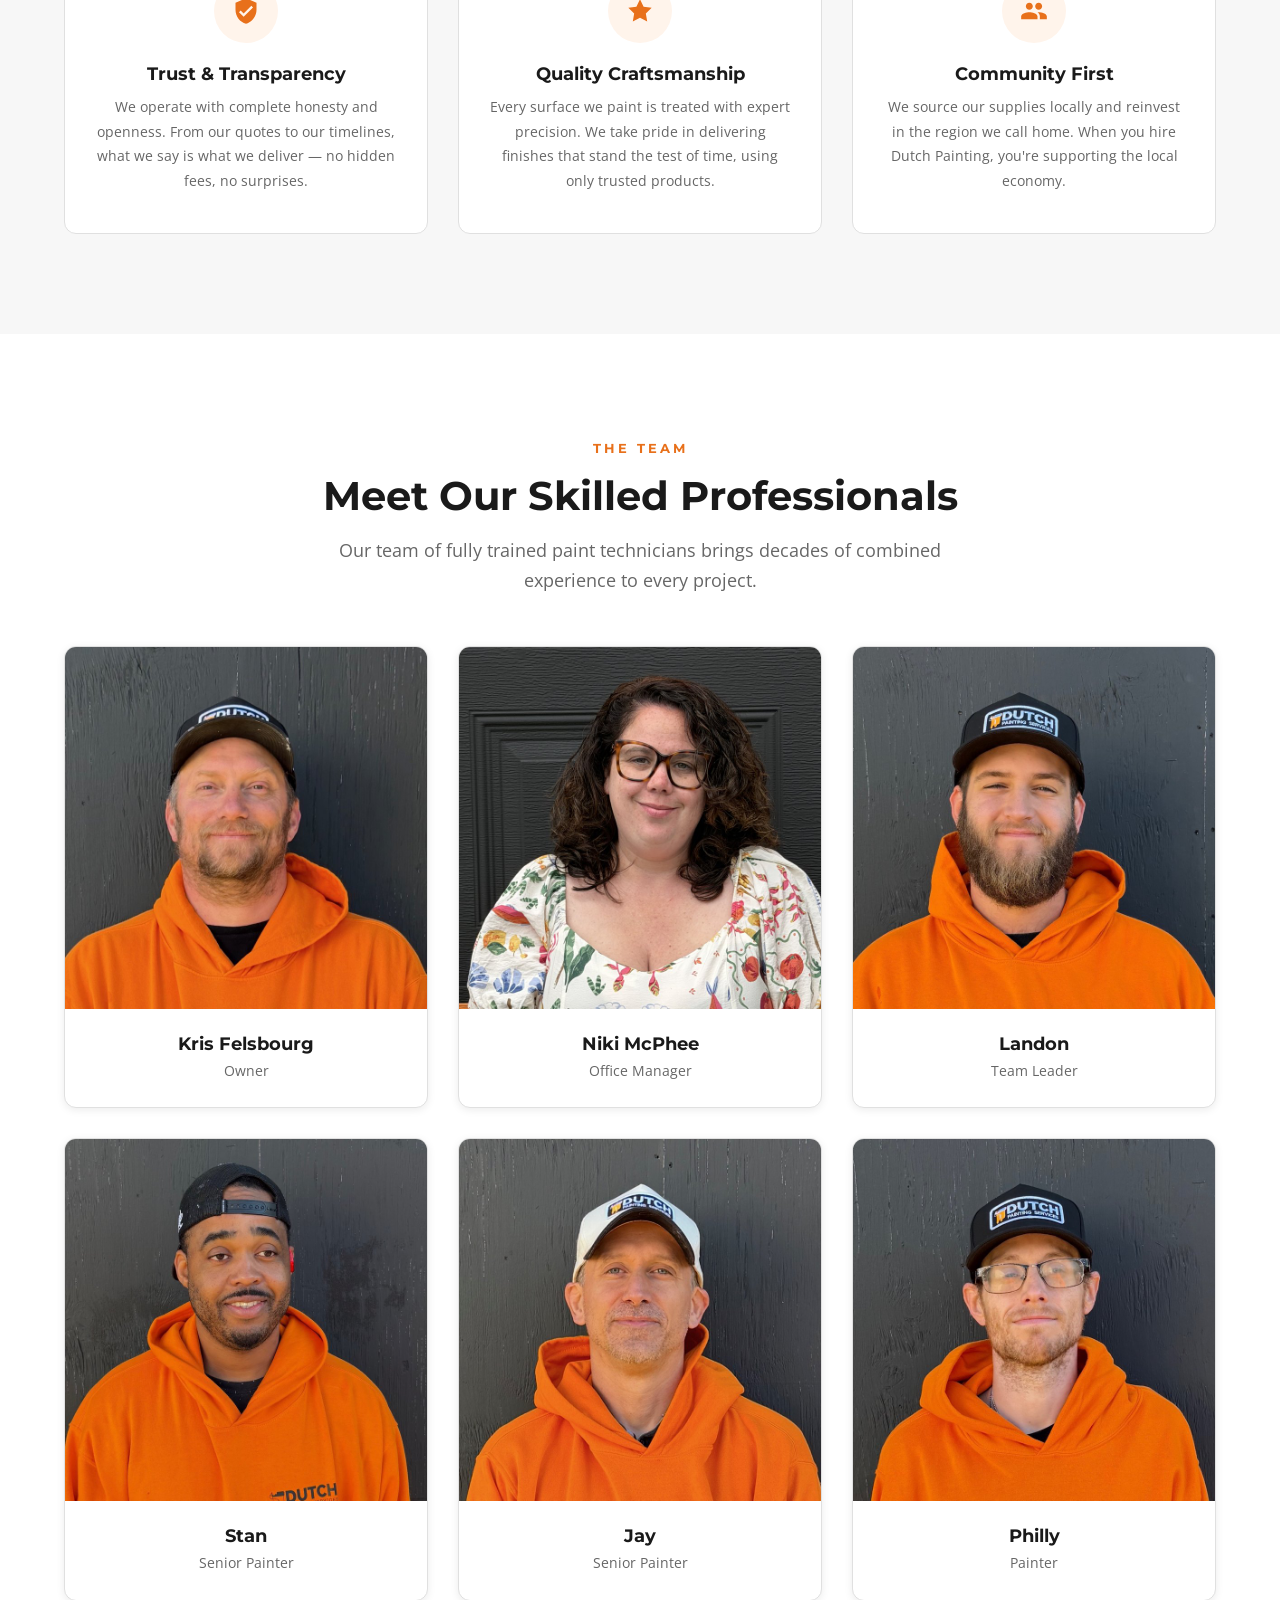
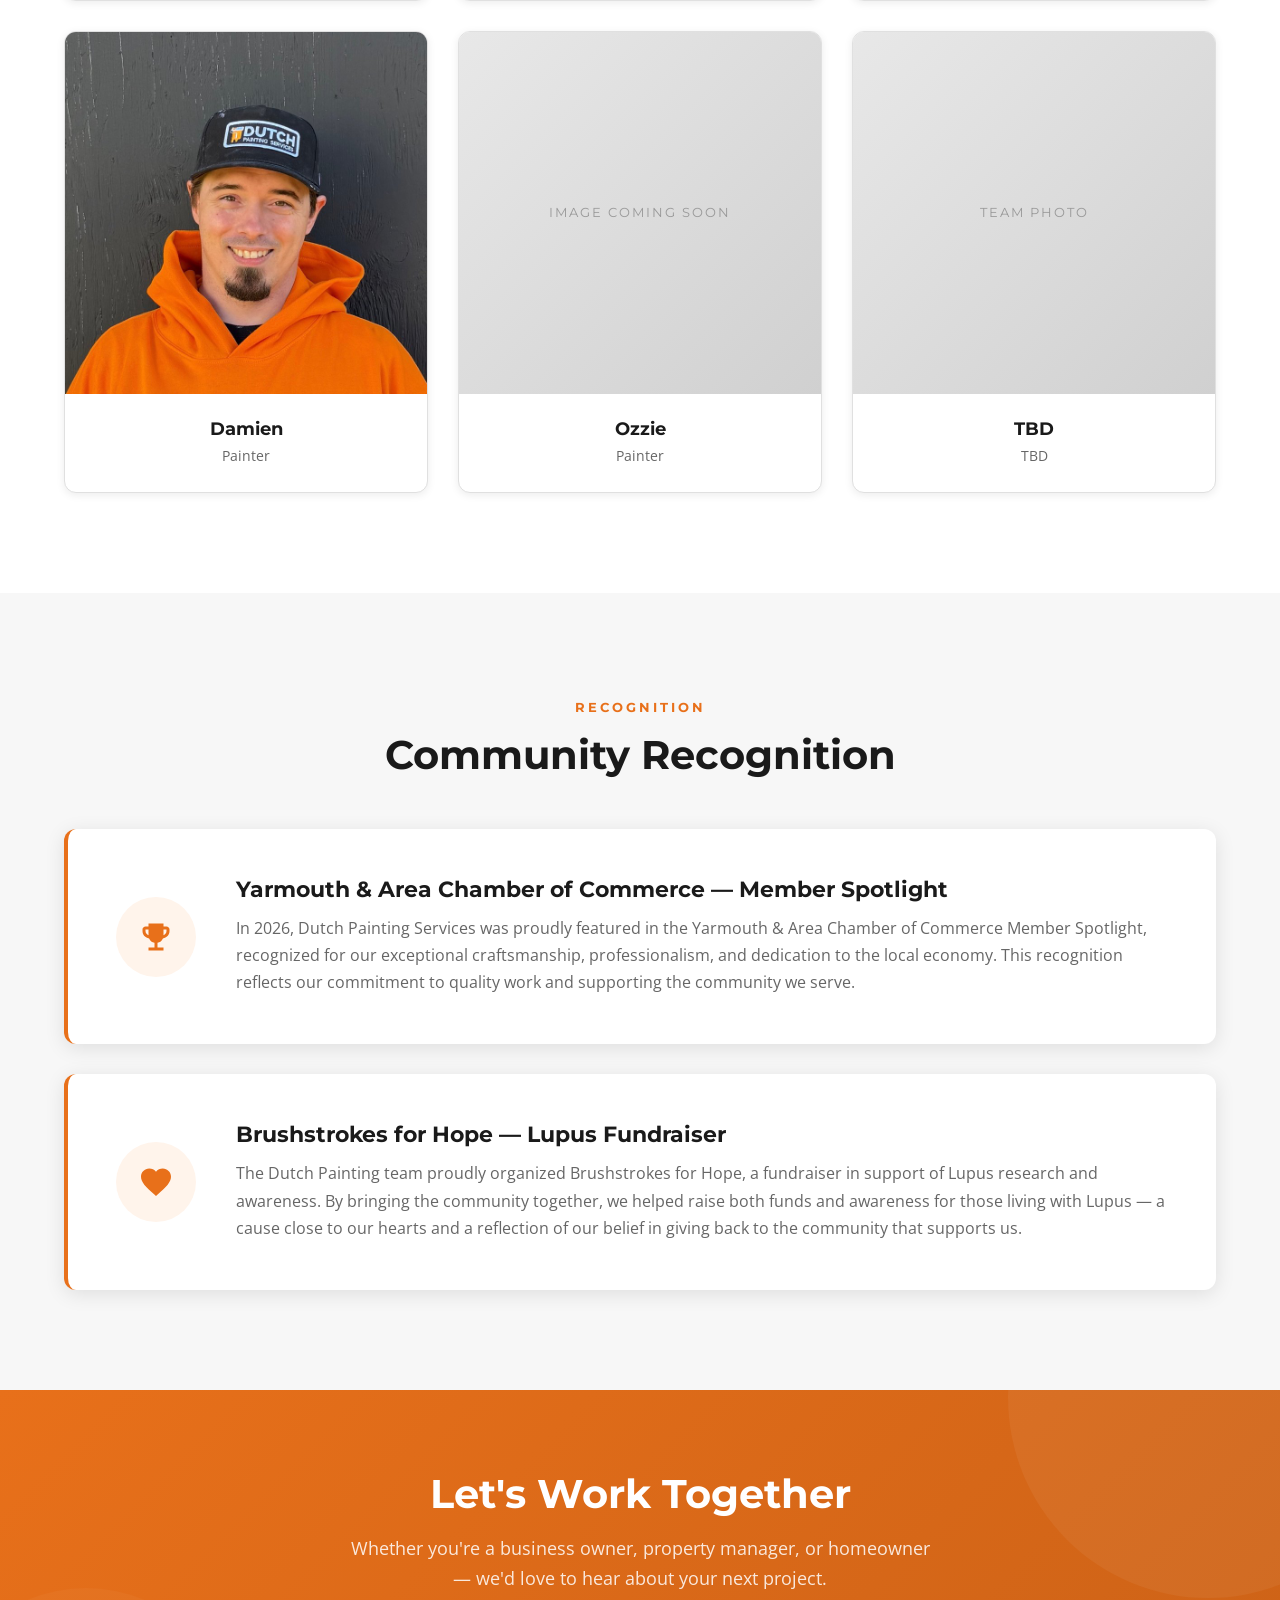
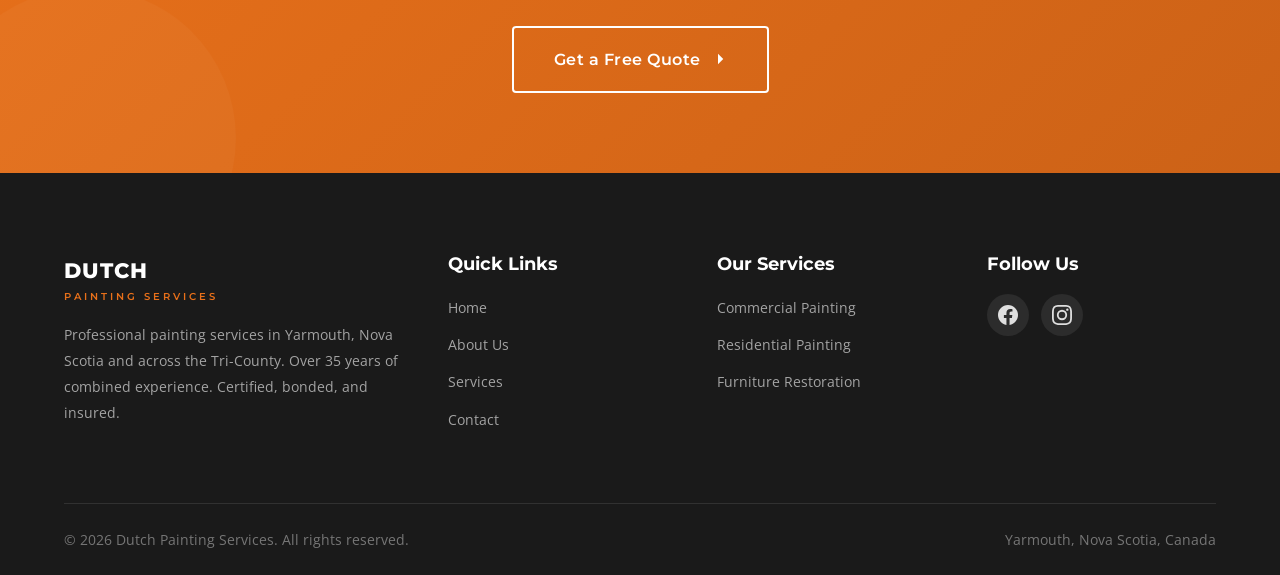
==== commit 6b5f850b: "Move Landon after Niki and widen Stan's headshot crop - Reorder the team grid so Landon follows Niki" ====
--- a/about/index.html
+++ b/about/index.html
@@ -174,6 +174,15 @@
         </div>
         <div class="team-card">
           <div class="team-photo">
+            <img src="../images/team/landon.jpg" alt="Landon, Team Leader at Dutch Painting Services" width="800" height="800" loading="lazy">
+          </div>
+          <div class="team-card-info">
+            <h3>Landon</h3>
+            <p>Team Leader</p>
+          </div>
+        </div>
+        <div class="team-card">
+          <div class="team-photo">
             <img src="../images/team/stan.jpg" alt="Stan, Senior Painter at Dutch Painting Services" width="800" height="800" loading="lazy">
           </div>
           <div class="team-card-info">
@@ -188,15 +197,6 @@
           <div class="team-card-info">
             <h3>Jay</h3>
             <p>Senior Painter</p>
-          </div>
-        </div>
-        <div class="team-card">
-          <div class="team-photo">
-            <img src="../images/team/landon.jpg" alt="Landon, Team Leader at Dutch Painting Services" width="800" height="800" loading="lazy">
-          </div>
-          <div class="team-card-info">
-            <h3>Landon</h3>
-            <p>Team Leader</p>
           </div>
         </div>
         <div class="team-card">
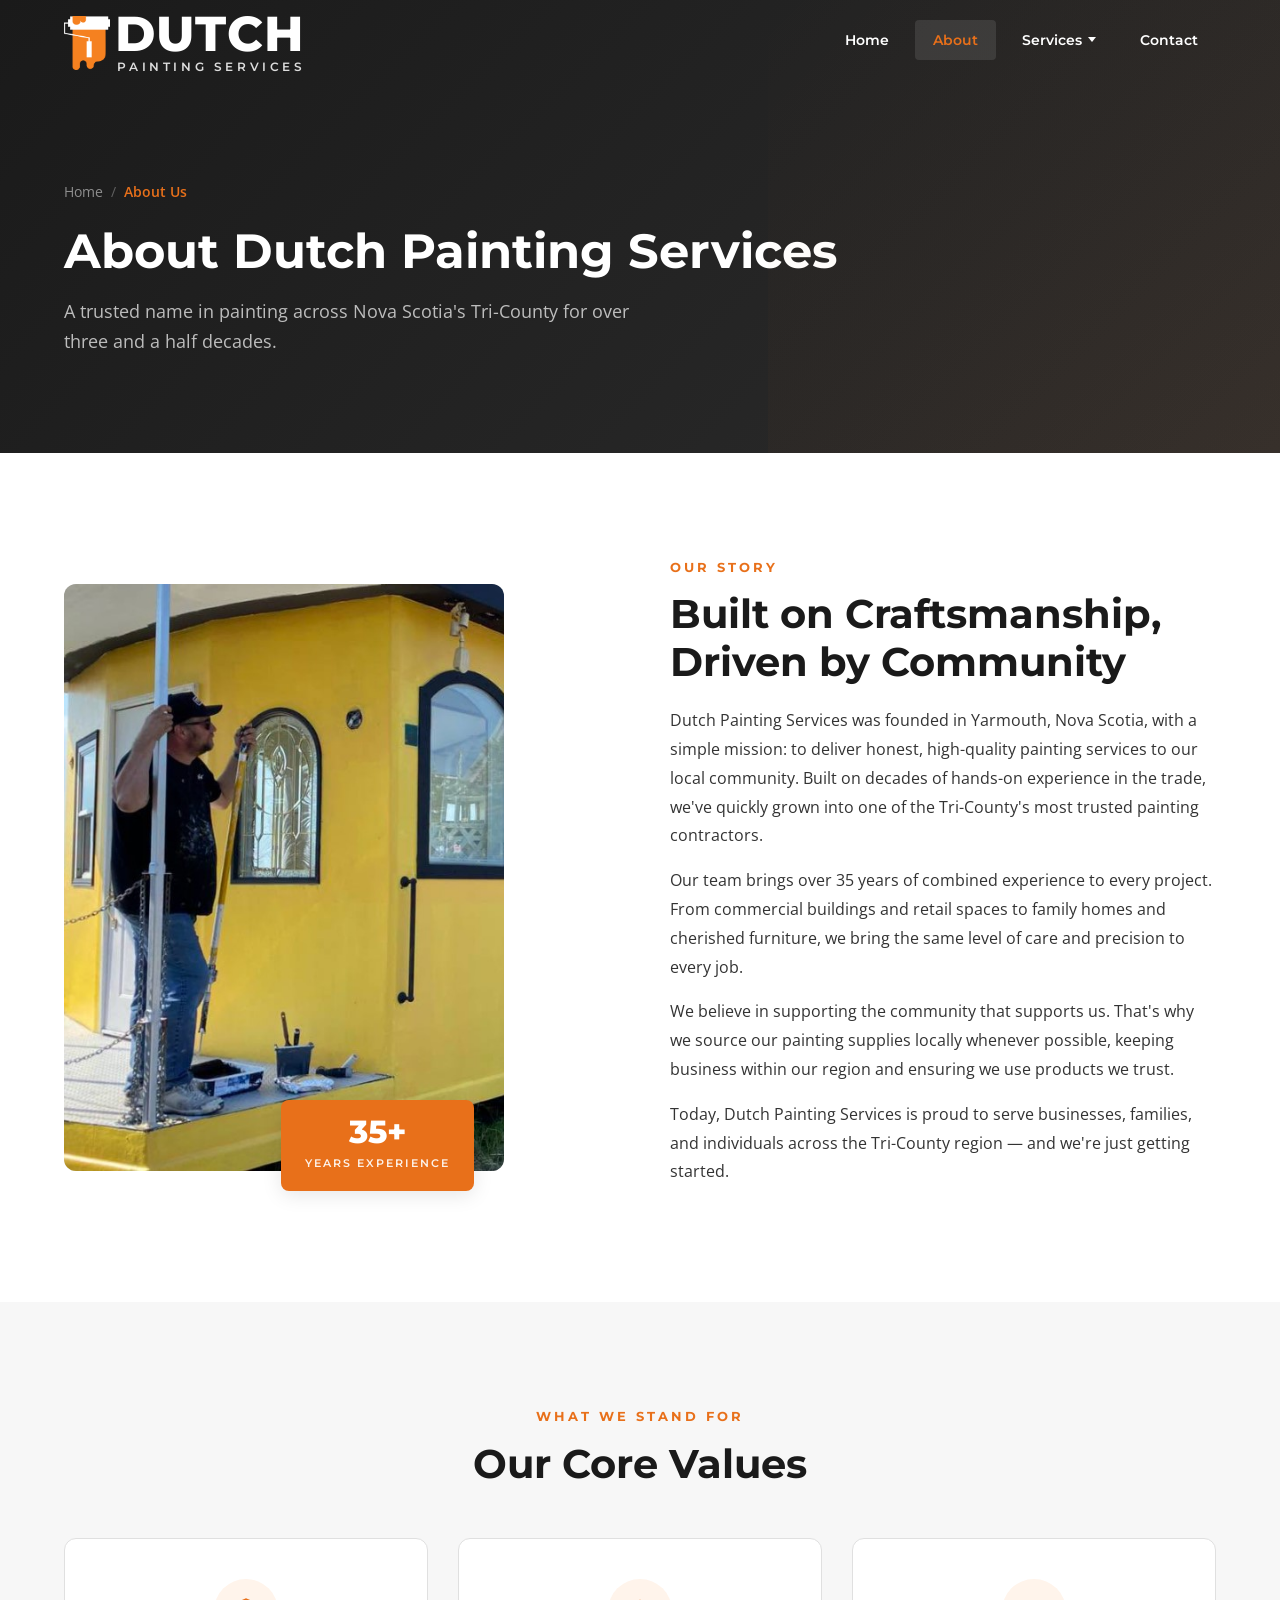
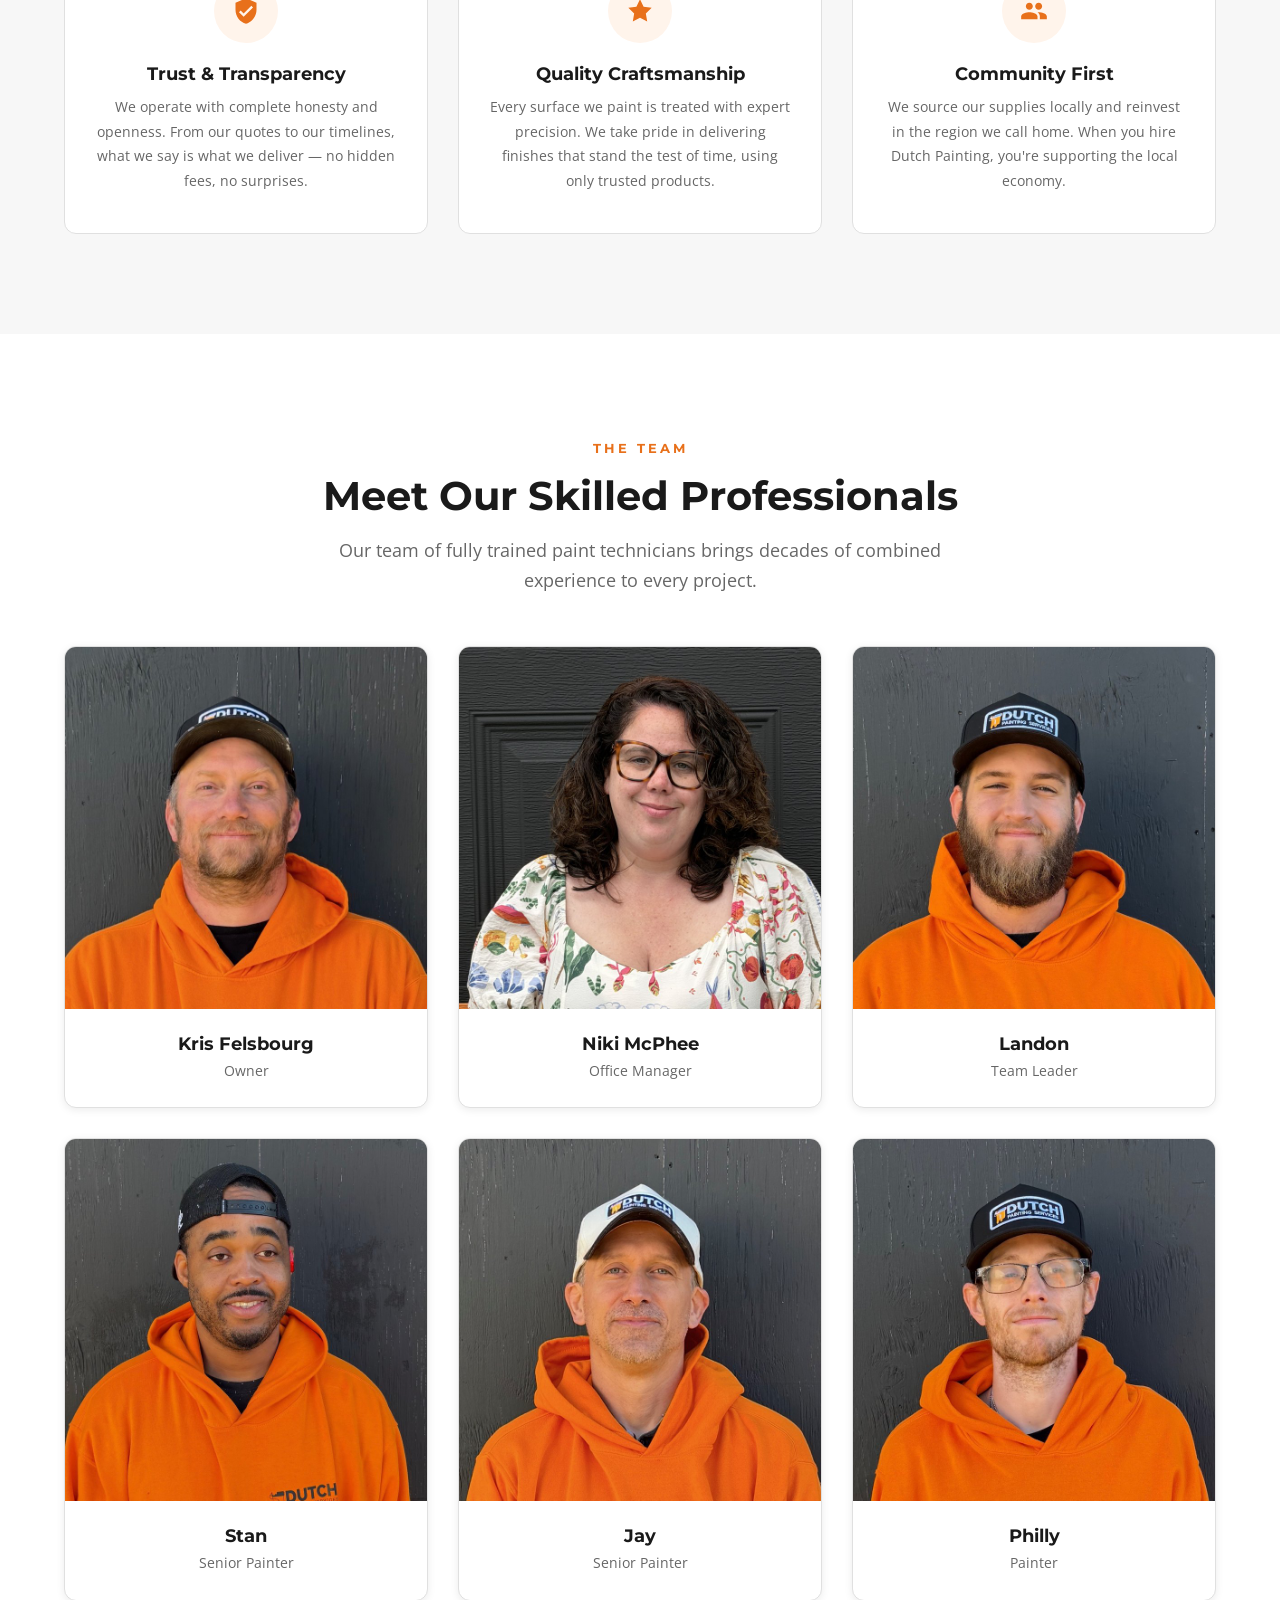
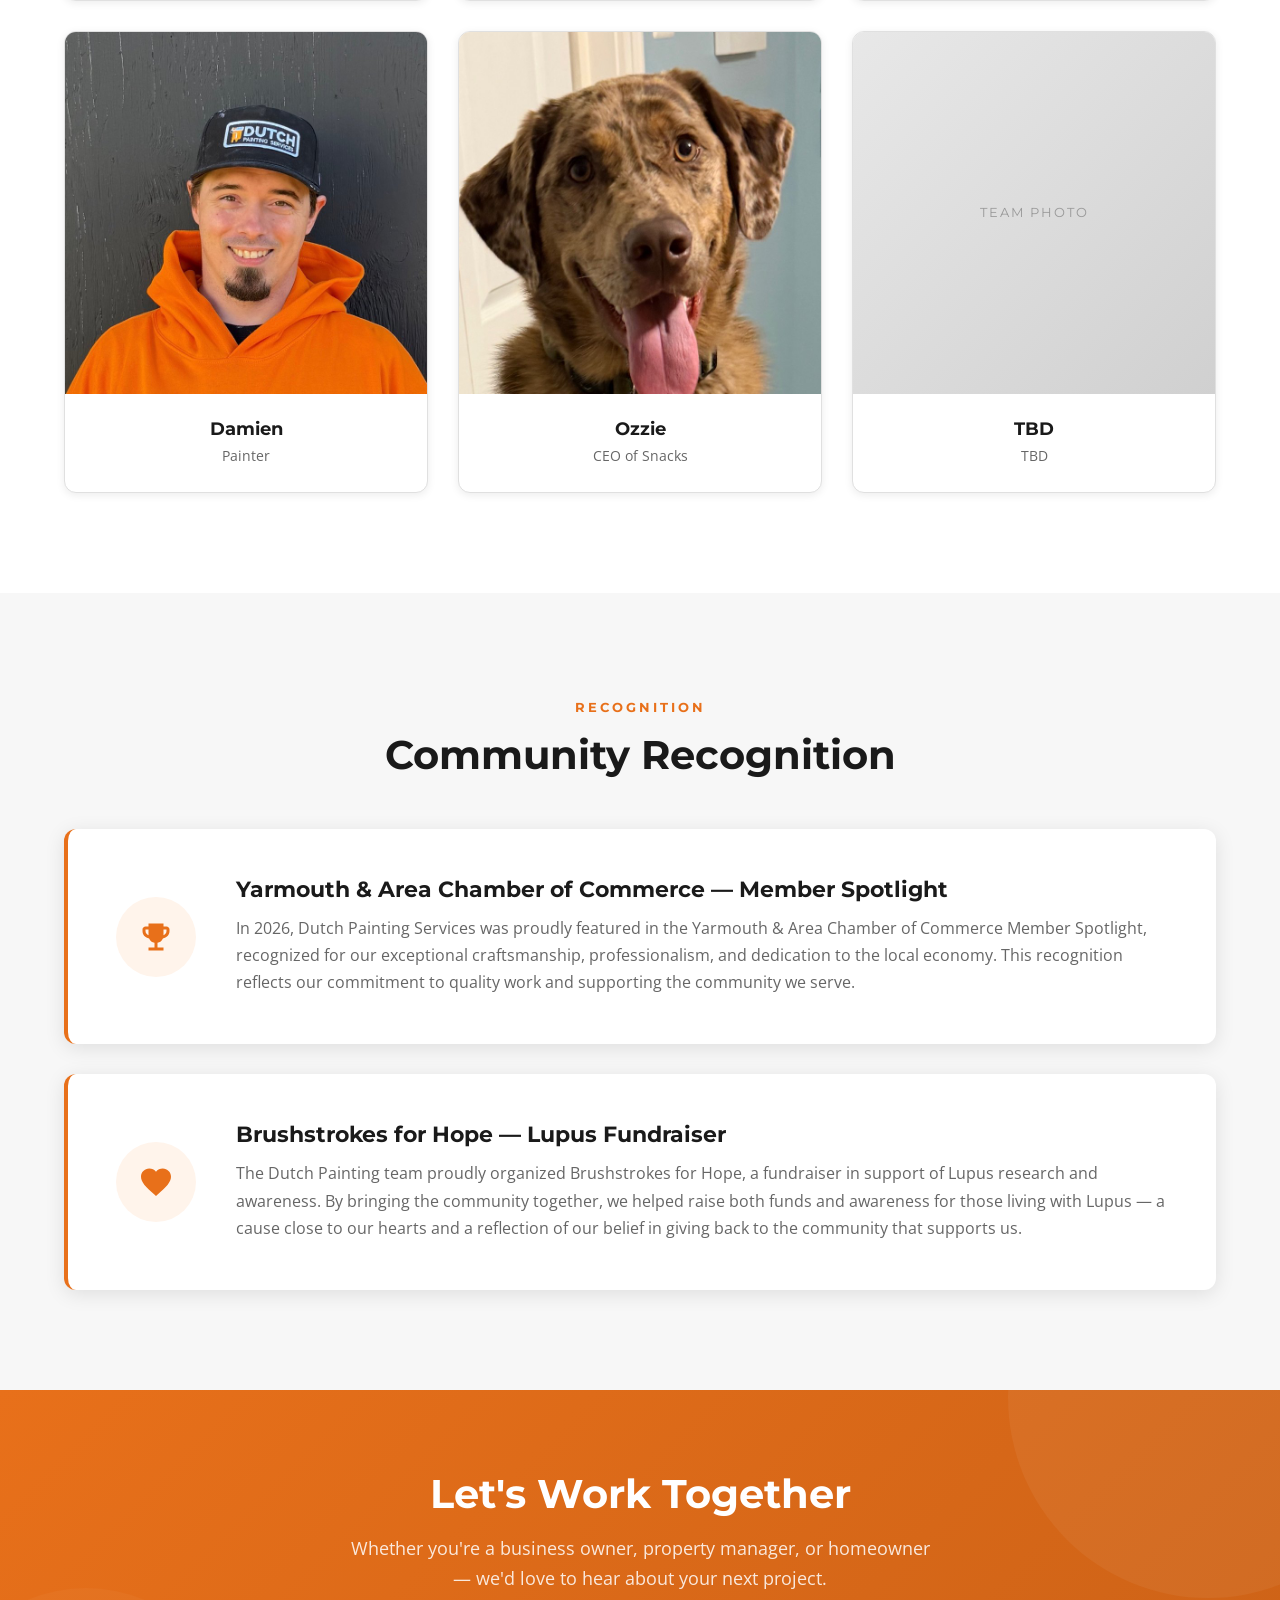
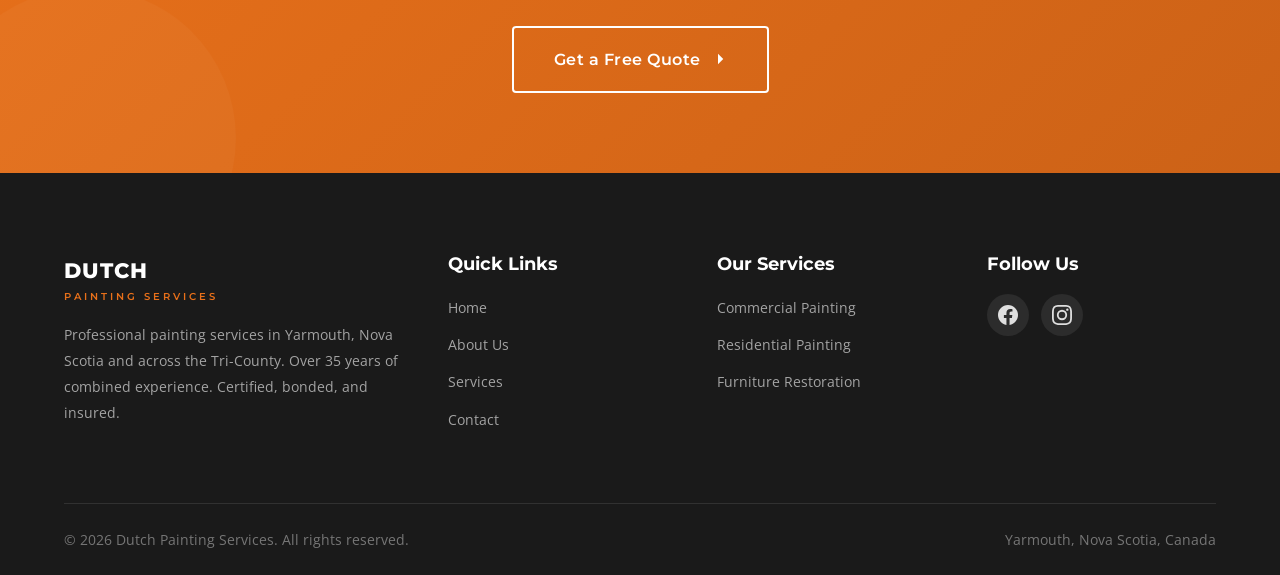
==== commit e3732e50: "Add Ozzie's photo and set his role to CEO of Snacks Ozzie is the company dog, so his card swaps the " ====
--- a/about/index.html
+++ b/about/index.html
@@ -219,11 +219,11 @@
         </div>
         <div class="team-card">
           <div class="team-photo">
-            <span class="placeholder-text">Image Coming Soon</span>
+            <img src="../images/team/ozzie.jpg" alt="Ozzie, the Dutch Painting Services dog and CEO of Snacks" width="800" height="800" loading="lazy">
           </div>
           <div class="team-card-info">
             <h3>Ozzie</h3>
-            <p>Painter</p>
+            <p>CEO of Snacks</p>
           </div>
         </div>
         <div class="team-card">
--- a/css/styles.css
+++ b/css/styles.css
@@ -944,7 +944,7 @@
   justify-content: center;
 }
 
-.service-card-detailed .card-body h3 {
+.service-card-detailed .card-body h2 {
   font-size: 1.75rem;
   margin-bottom: 16px;
 }
@@ -1110,24 +1110,44 @@
   width: 100%;
   display: flex;
   justify-content: center;
-  gap: 10px;
-  margin-top: 24px;
-}
-
+  gap: 2px;
+  margin-top: 16px;
+}
+
+/* The dot stays 10px visually, but the button itself is 24px square so it
+   can actually be tapped on a phone. The dot is drawn with an inset shadow
+   so the extra area stays invisible. */
 .slider-dot {
+  width: 24px;
+  height: 24px;
+  padding: 0;
+  border: none;
+  background: transparent;
+  border-radius: 50%;
+  cursor: pointer;
+  display: flex;
+  align-items: center;
+  justify-content: center;
+  -webkit-tap-highlight-color: transparent;
+}
+
+.slider-dot::before {
+  content: '';
   width: 10px;
   height: 10px;
   border-radius: 50%;
   background: var(--border-gray);
-  cursor: pointer;
   transition: all var(--transition);
-  border: none;
-  padding: 0;
-}
-
-.slider-dot.active {
+}
+
+.slider-dot.active::before {
   background: var(--orange);
   transform: scale(1.2);
+}
+
+.slider-dot:focus-visible {
+  outline: 2px solid var(--orange);
+  outline-offset: 2px;
 }
 
 /* ============================================================
@@ -1163,7 +1183,7 @@
   transform: translateY(0);
 }
 
-.gallery-item-overlay h4 {
+.gallery-item-overlay h3 {
   color: var(--white);
   font-size: 1rem;
   margin-bottom: 4px;
@@ -1357,7 +1377,9 @@
   padding: 24px;
 }
 
-.before-after-info h4 {
+.before-after-info h3 {
+  /* pinned: these were h4 before, keep the same size */
+  font-size: 1.25rem;
   margin-bottom: 8px;
 }
 
@@ -1469,7 +1491,9 @@
   fill: var(--orange);
 }
 
-.scope-item h4 {
+.scope-item h3 {
+  /* pinned: these were h4 before, keep the same size */
+  font-size: 1.25rem;
   margin-bottom: 10px;
 }
 
@@ -2021,7 +2045,7 @@
   color: var(--white);
 }
 
-.contact-info-card h3 {
+.contact-info-card h2 {
   color: var(--white);
   font-size: 1.5rem;
   margin-bottom: 8px;
@@ -2060,7 +2084,7 @@
   fill: var(--orange);
 }
 
-.contact-detail-text h4 {
+.contact-detail-text h3 {
   color: var(--white);
   font-size: 1rem;
   margin-bottom: 4px;
@@ -2149,7 +2173,7 @@
   border: 1px solid var(--border-gray);
 }
 
-.contact-form-section h3 {
+.contact-form-section h2 {
   font-size: 1.5rem;
   margin-bottom: 8px;
 }
@@ -2240,7 +2264,7 @@
   margin-bottom: 16px;
 }
 
-.form-success h4 {
+.form-success h3 {
   font-size: 1.35rem;
   margin-bottom: 8px;
 }
@@ -2390,6 +2414,23 @@
 /* ============================================================
    SCROLL REVEAL ANIMATIONS
    ============================================================ */
+/* .reveal-left / .reveal-right sit offset by 30px until they scroll into
+   view. On narrow screens the container is edge-to-edge, so that offset
+   pushed elements past the right edge and gave the page a sideways scroll.
+   Clip it: `clip` contains the overflow without making body a scroll
+   container (which `hidden` would, breaking any future sticky element). */
+html,
+body {
+  overflow-x: hidden;
+}
+
+@supports (overflow-x: clip) {
+  html,
+  body {
+    overflow-x: clip;
+  }
+}
+
 .reveal {
   opacity: 0;
   transform: translateY(30px);
@@ -2841,7 +2882,7 @@
     padding: 24px;
   }
 
-  .service-card-detailed .card-body h3 {
+  .service-card-detailed .card-body h2 {
     font-size: 1.35rem;
   }
 }
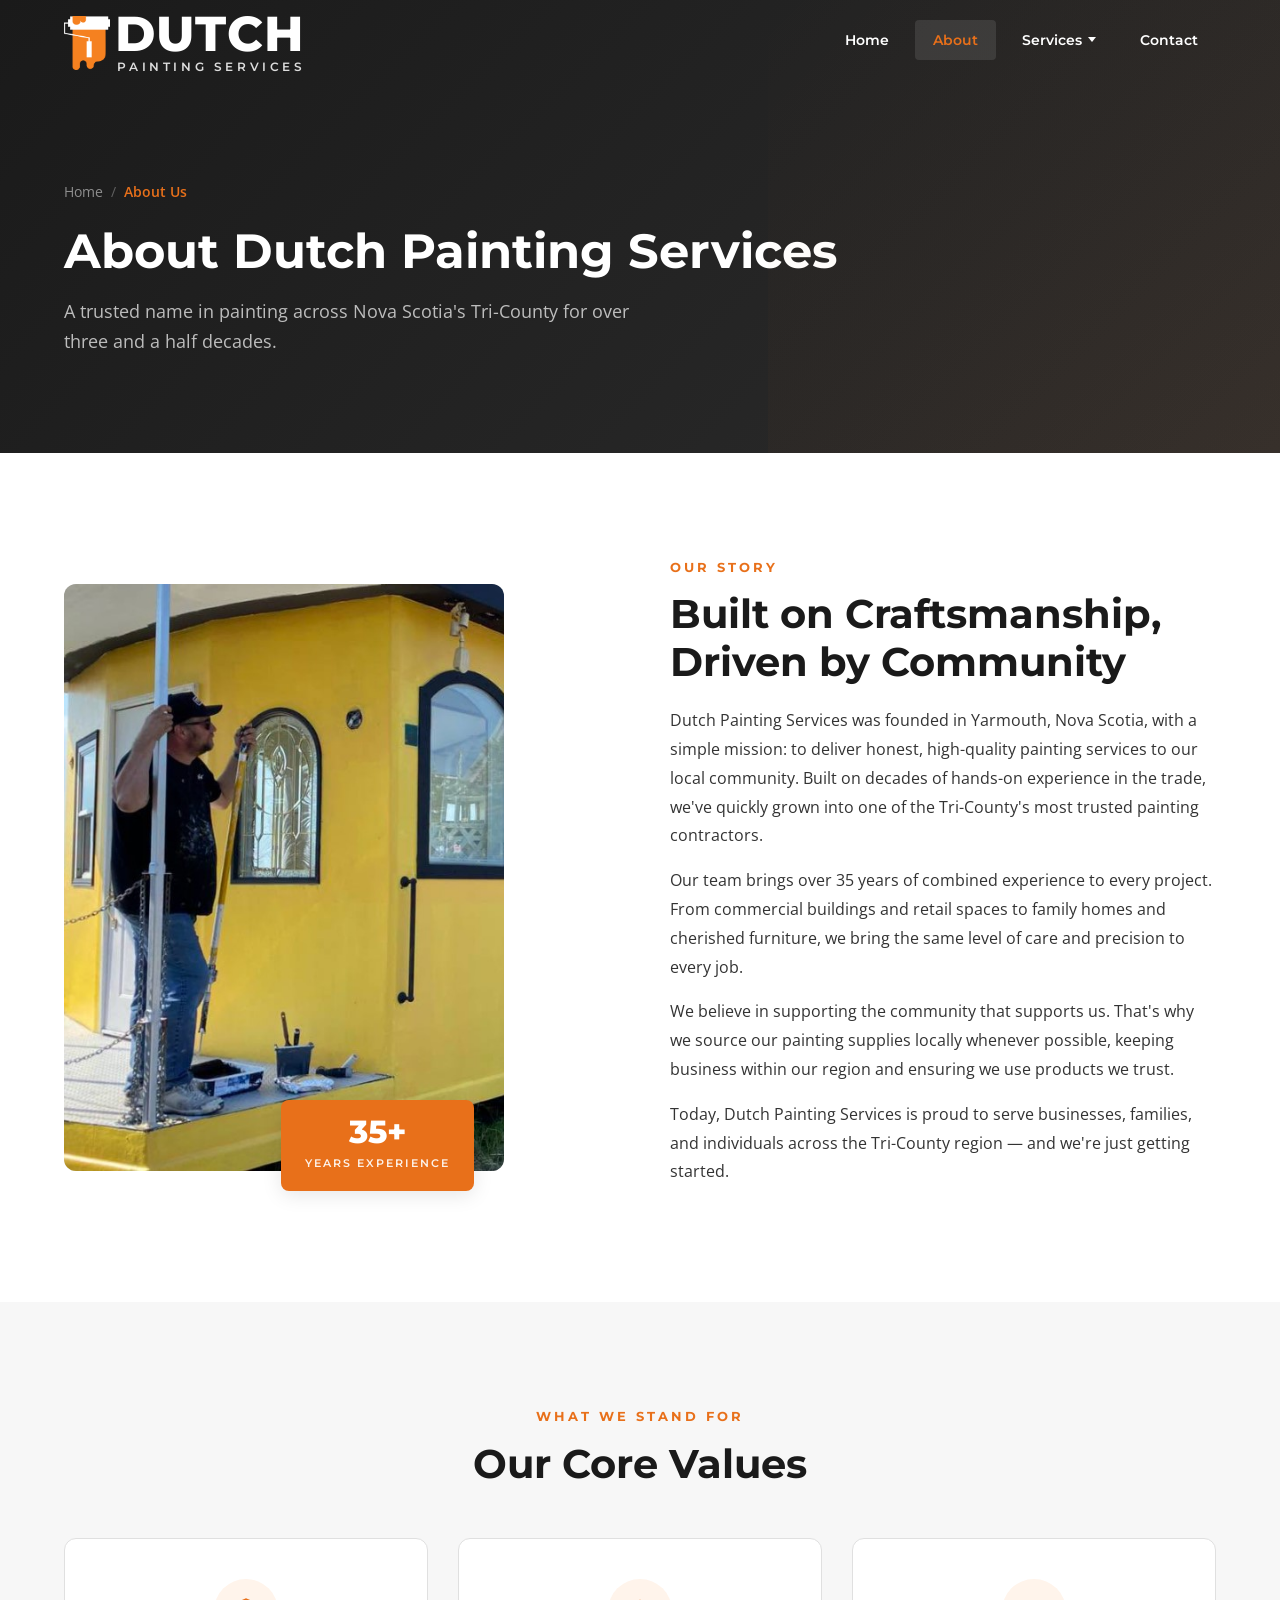
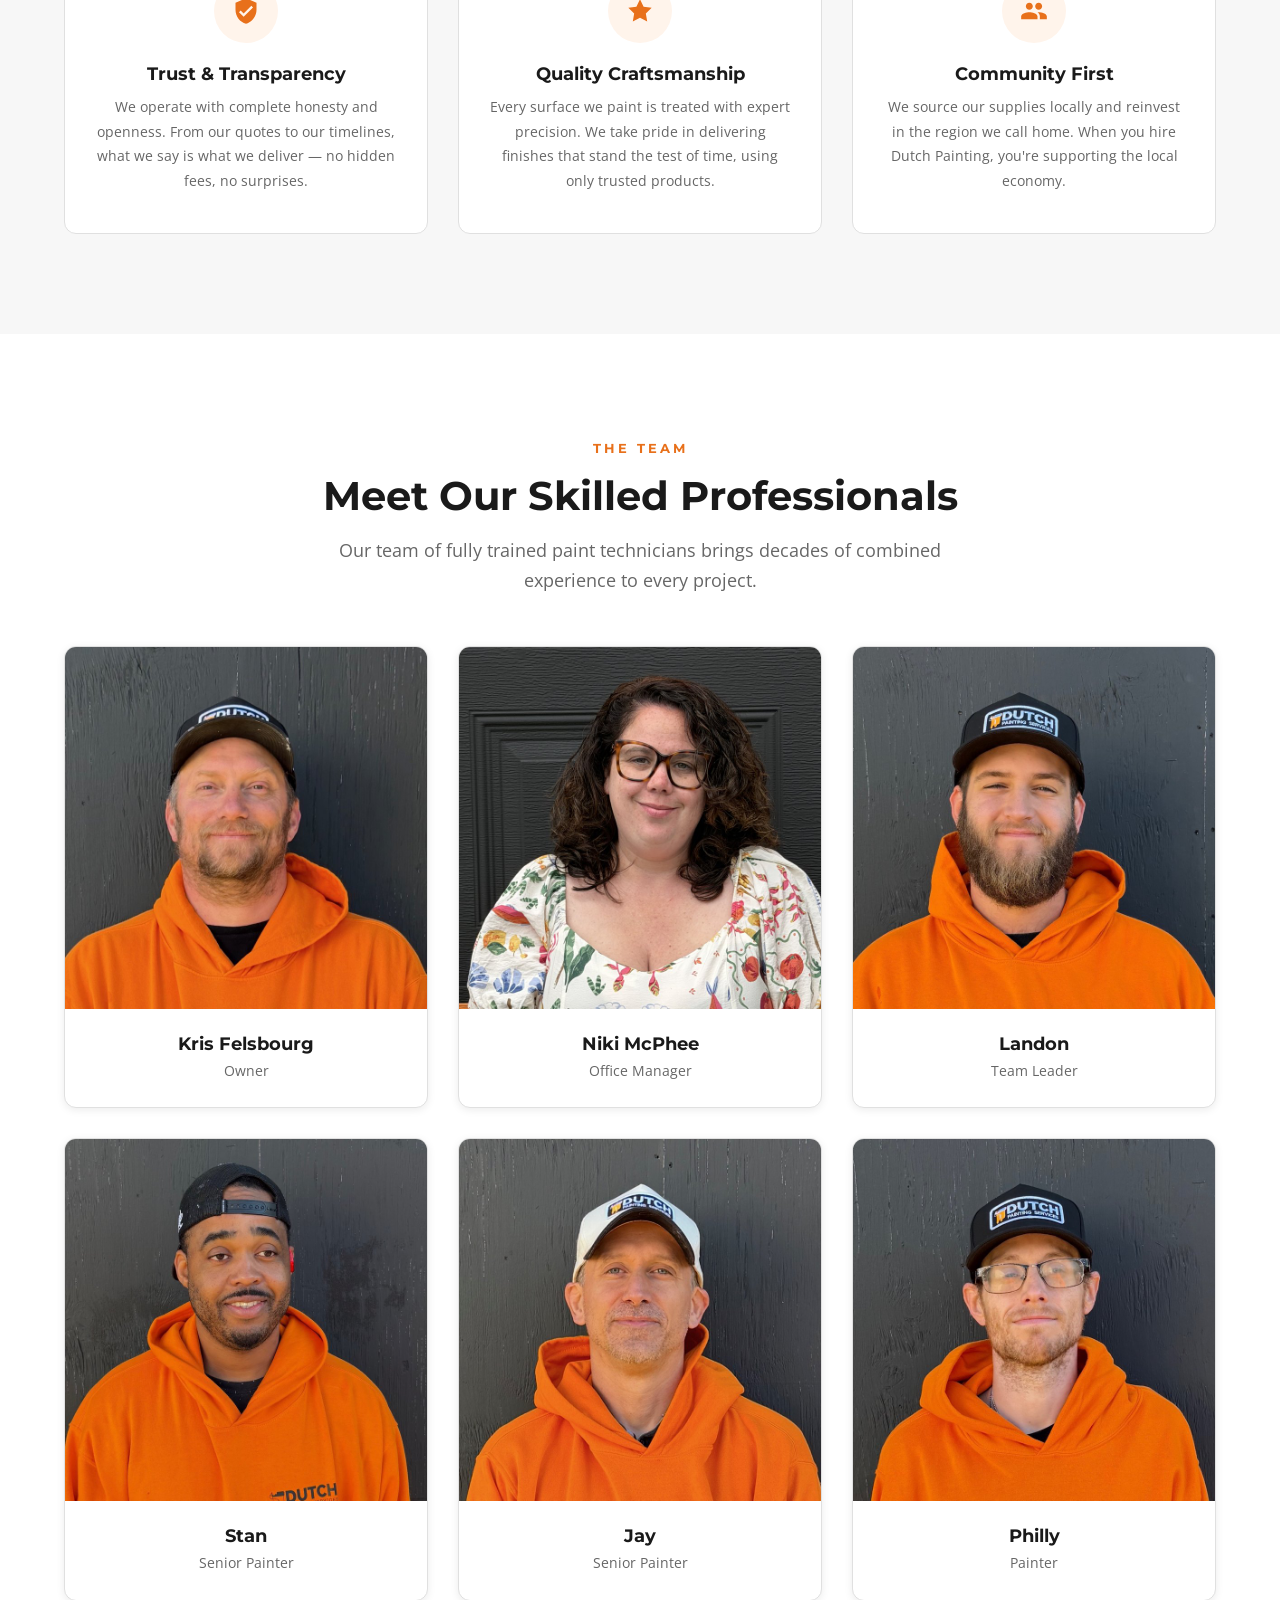
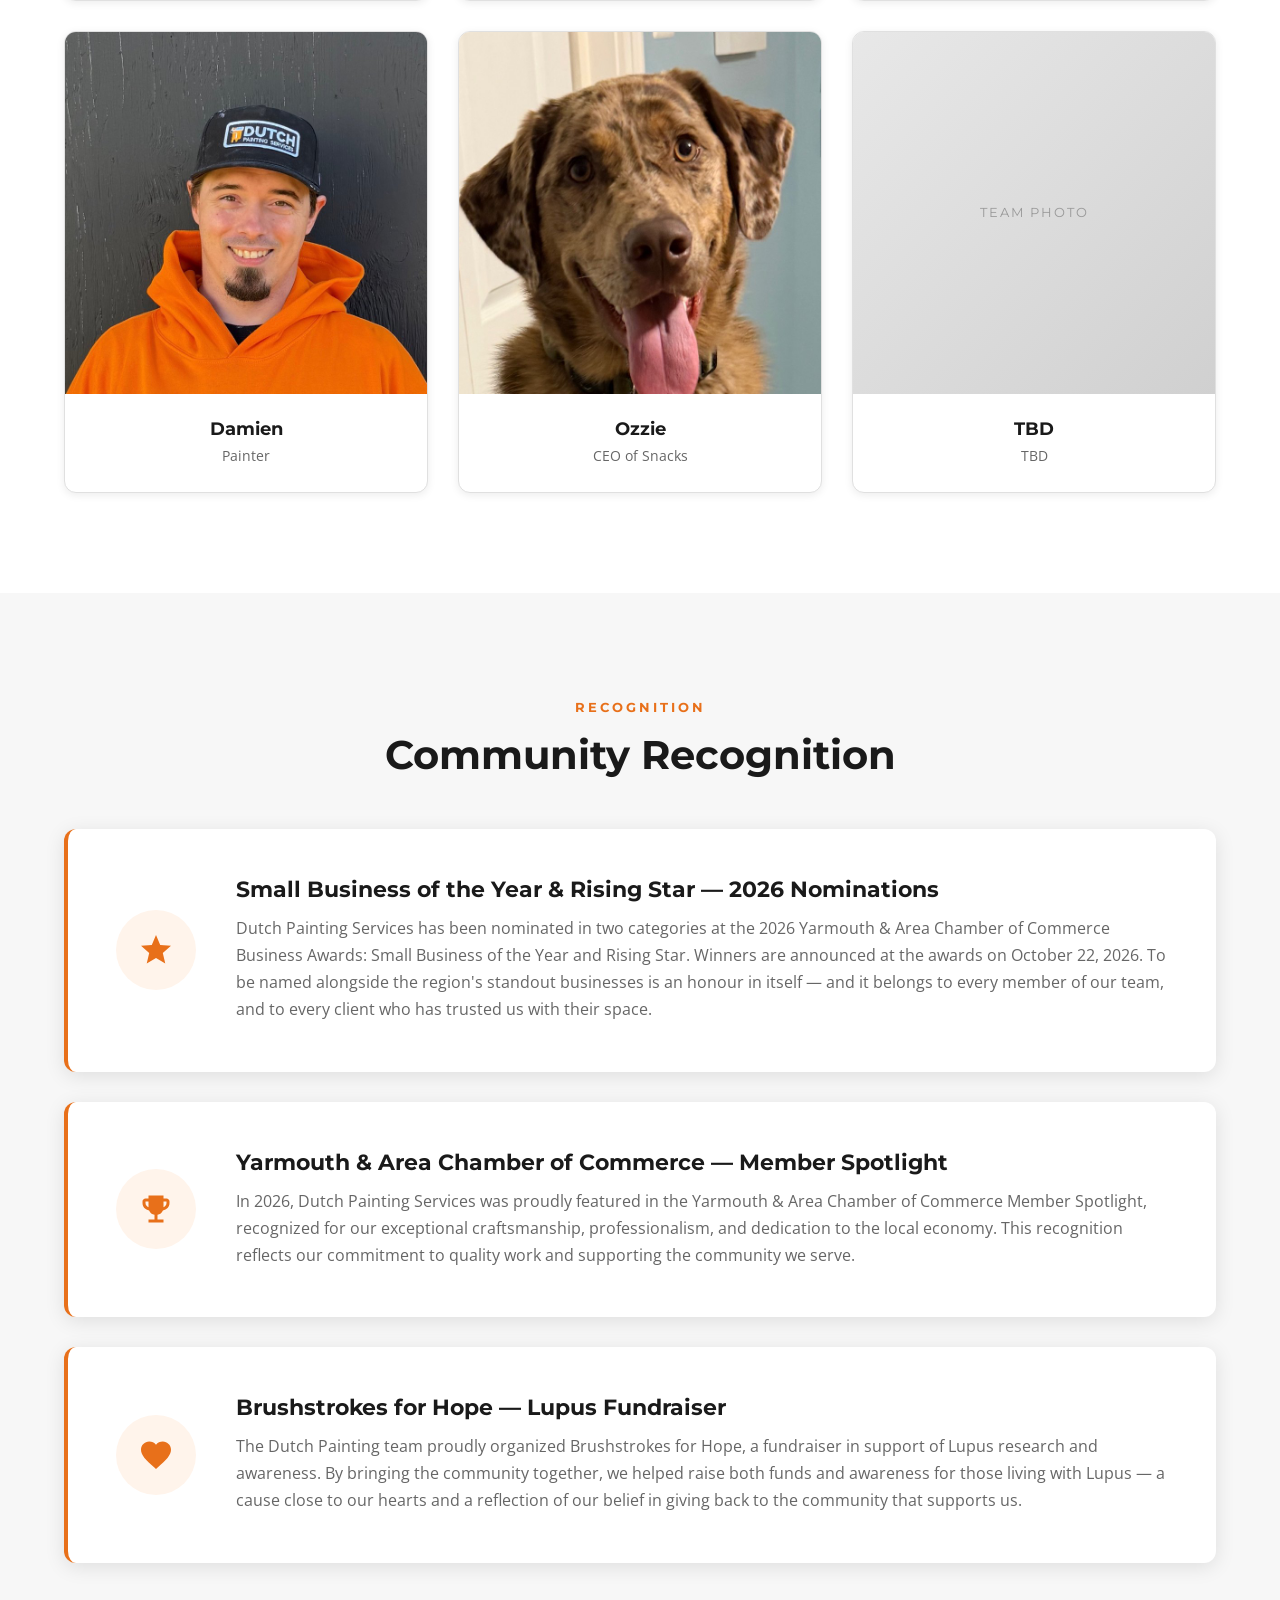
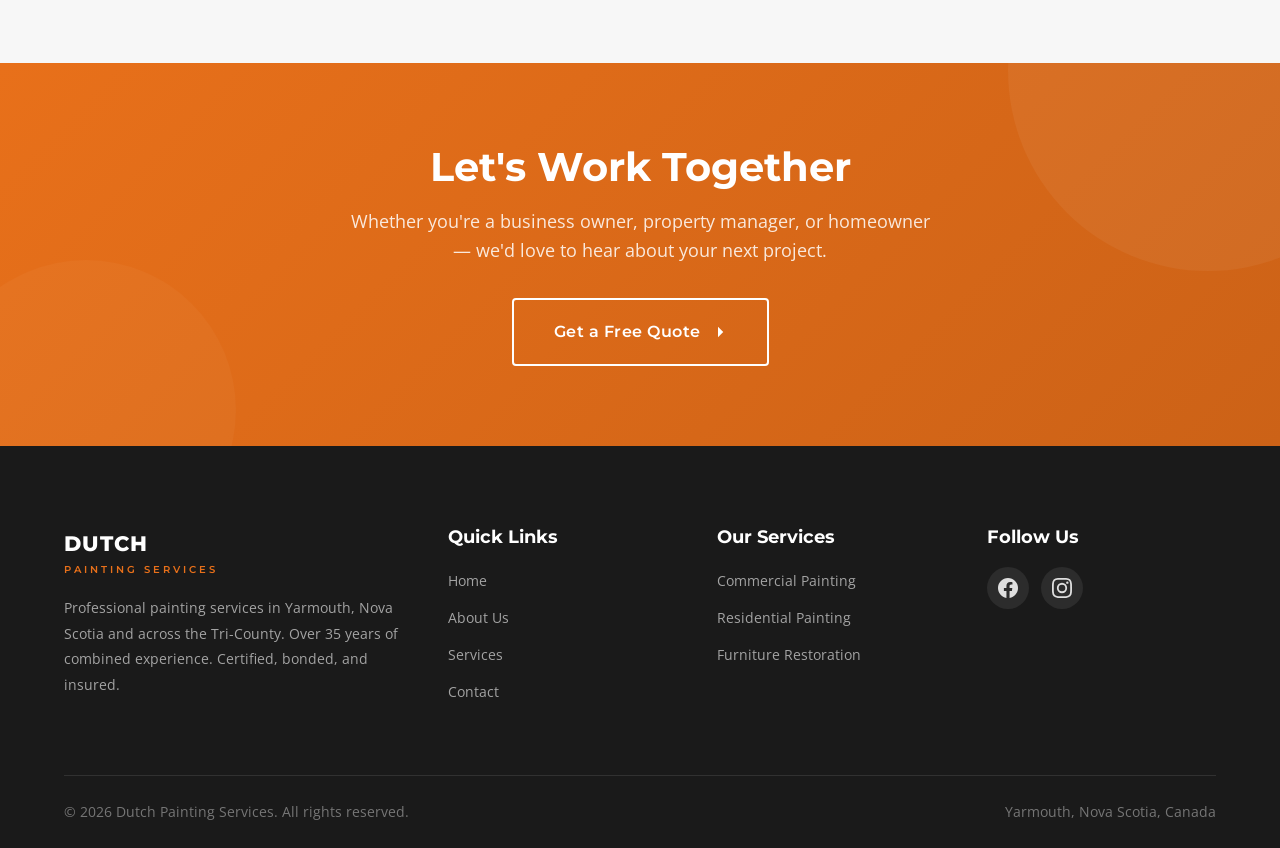
==== commit 76ed97a1: "Add 2026 Chamber award nominations to Community Recognition Dutch Painting Services has been nominat" ====
--- a/about/index.html
+++ b/about/index.html
@@ -249,6 +249,16 @@
 
       <div class="recognition-card reveal" style="margin-top: 50px;">
         <div class="recognition-icon">
+          <svg viewBox="0 0 24 24"><path d="M12 17.27L18.18 21l-1.64-7.03L22 9.24l-7.19-.61L12 2 9.19 8.63 2 9.24l5.46 4.73L5.82 21z"/></svg>
+        </div>
+        <div class="recognition-content">
+          <h3>Small Business of the Year &amp; Rising Star — 2026 Nominations</h3>
+          <p>Dutch Painting Services has been nominated in two categories at the 2026 Yarmouth &amp; Area Chamber of Commerce Business Awards: Small Business of the Year and Rising Star. Winners are announced at the awards on October 22, 2026. To be named alongside the region's standout businesses is an honour in itself — and it belongs to every member of our team, and to every client who has trusted us with their space.</p>
+        </div>
+      </div>
+
+      <div class="recognition-card reveal" style="margin-top: 30px;">
+        <div class="recognition-icon">
           <svg viewBox="0 0 24 24"><path d="M19 5h-2V3H7v2H5c-1.1 0-2 .9-2 2v1c0 2.55 1.92 4.63 4.39 4.94.63 1.5 1.98 2.63 3.61 2.96V19H7v2h10v-2h-4v-3.1c1.63-.33 2.98-1.46 3.61-2.96C19.08 12.63 21 10.55 21 8V7c0-1.1-.9-2-2-2zM5 8V7h2v3.82C5.84 10.4 5 9.3 5 8zm14 0c0 1.3-.84 2.4-2 2.82V7h2v1z"/></svg>
         </div>
         <div class="recognition-content">
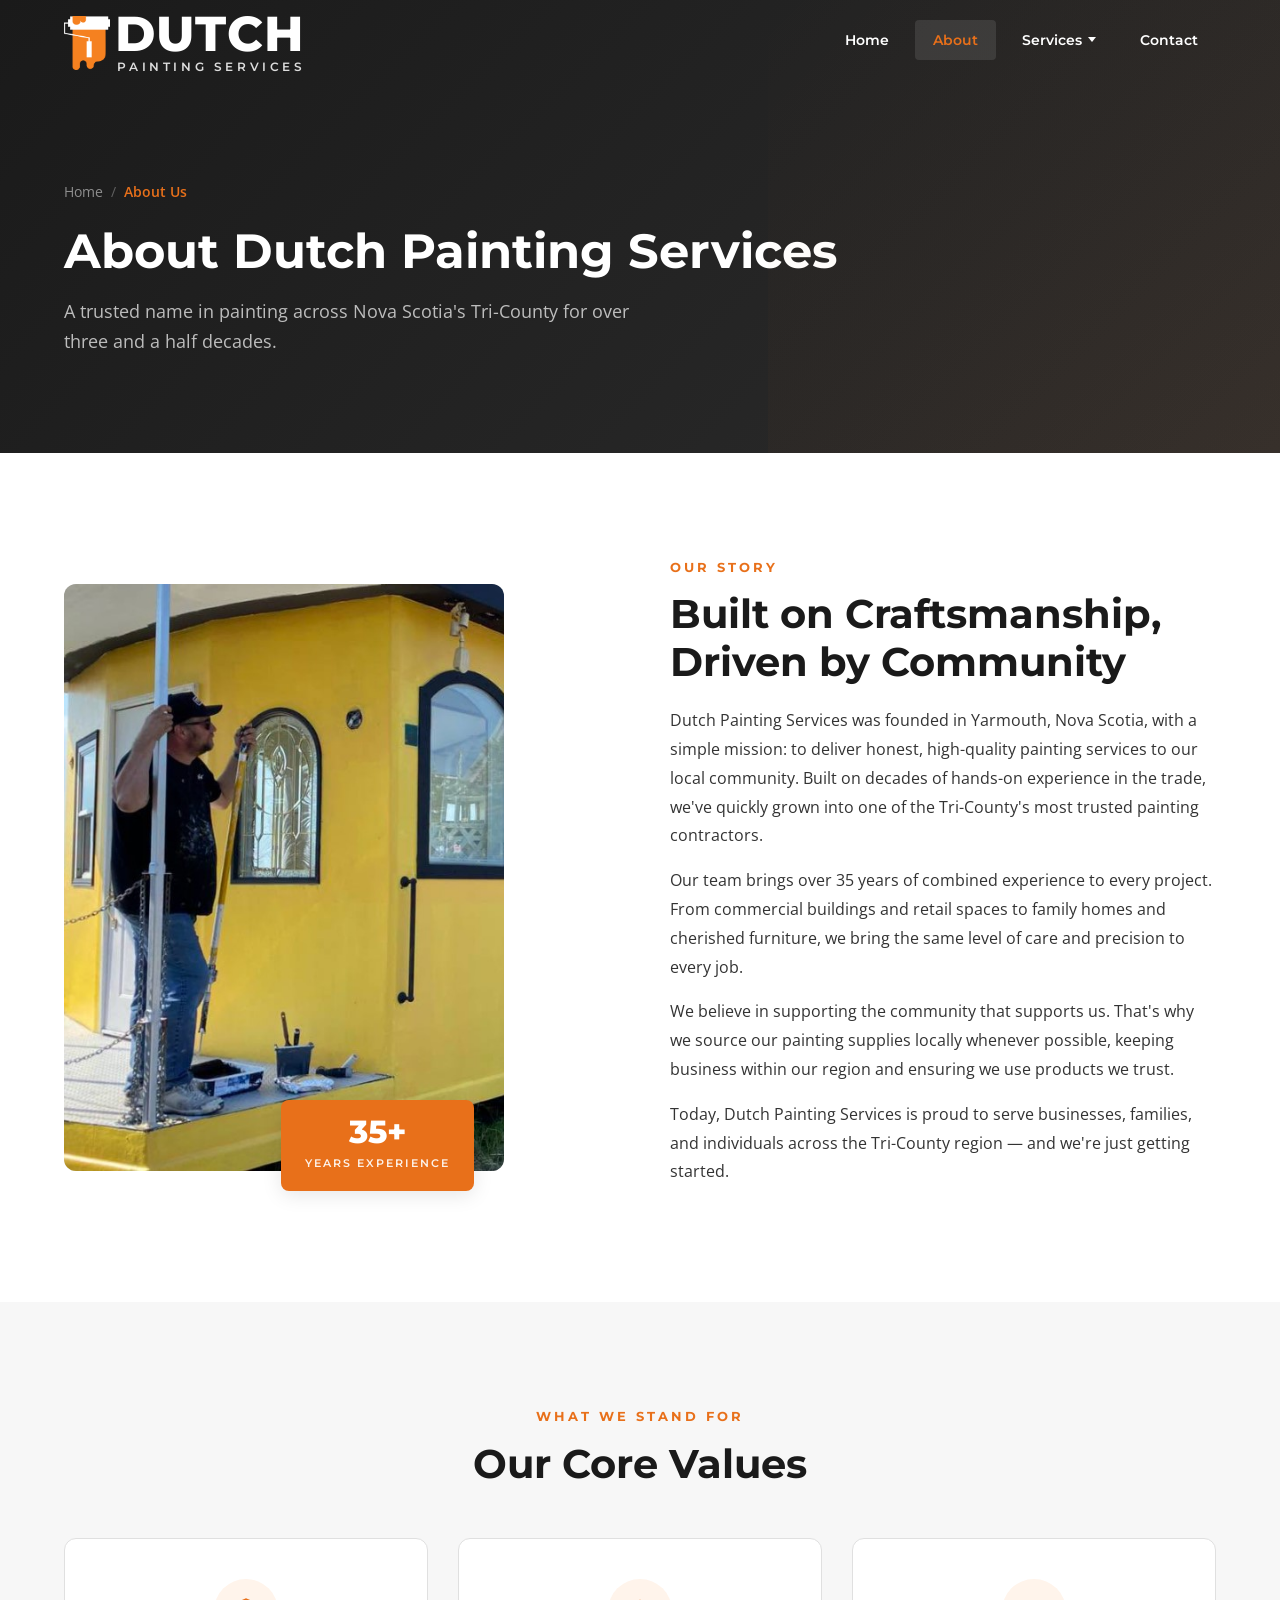
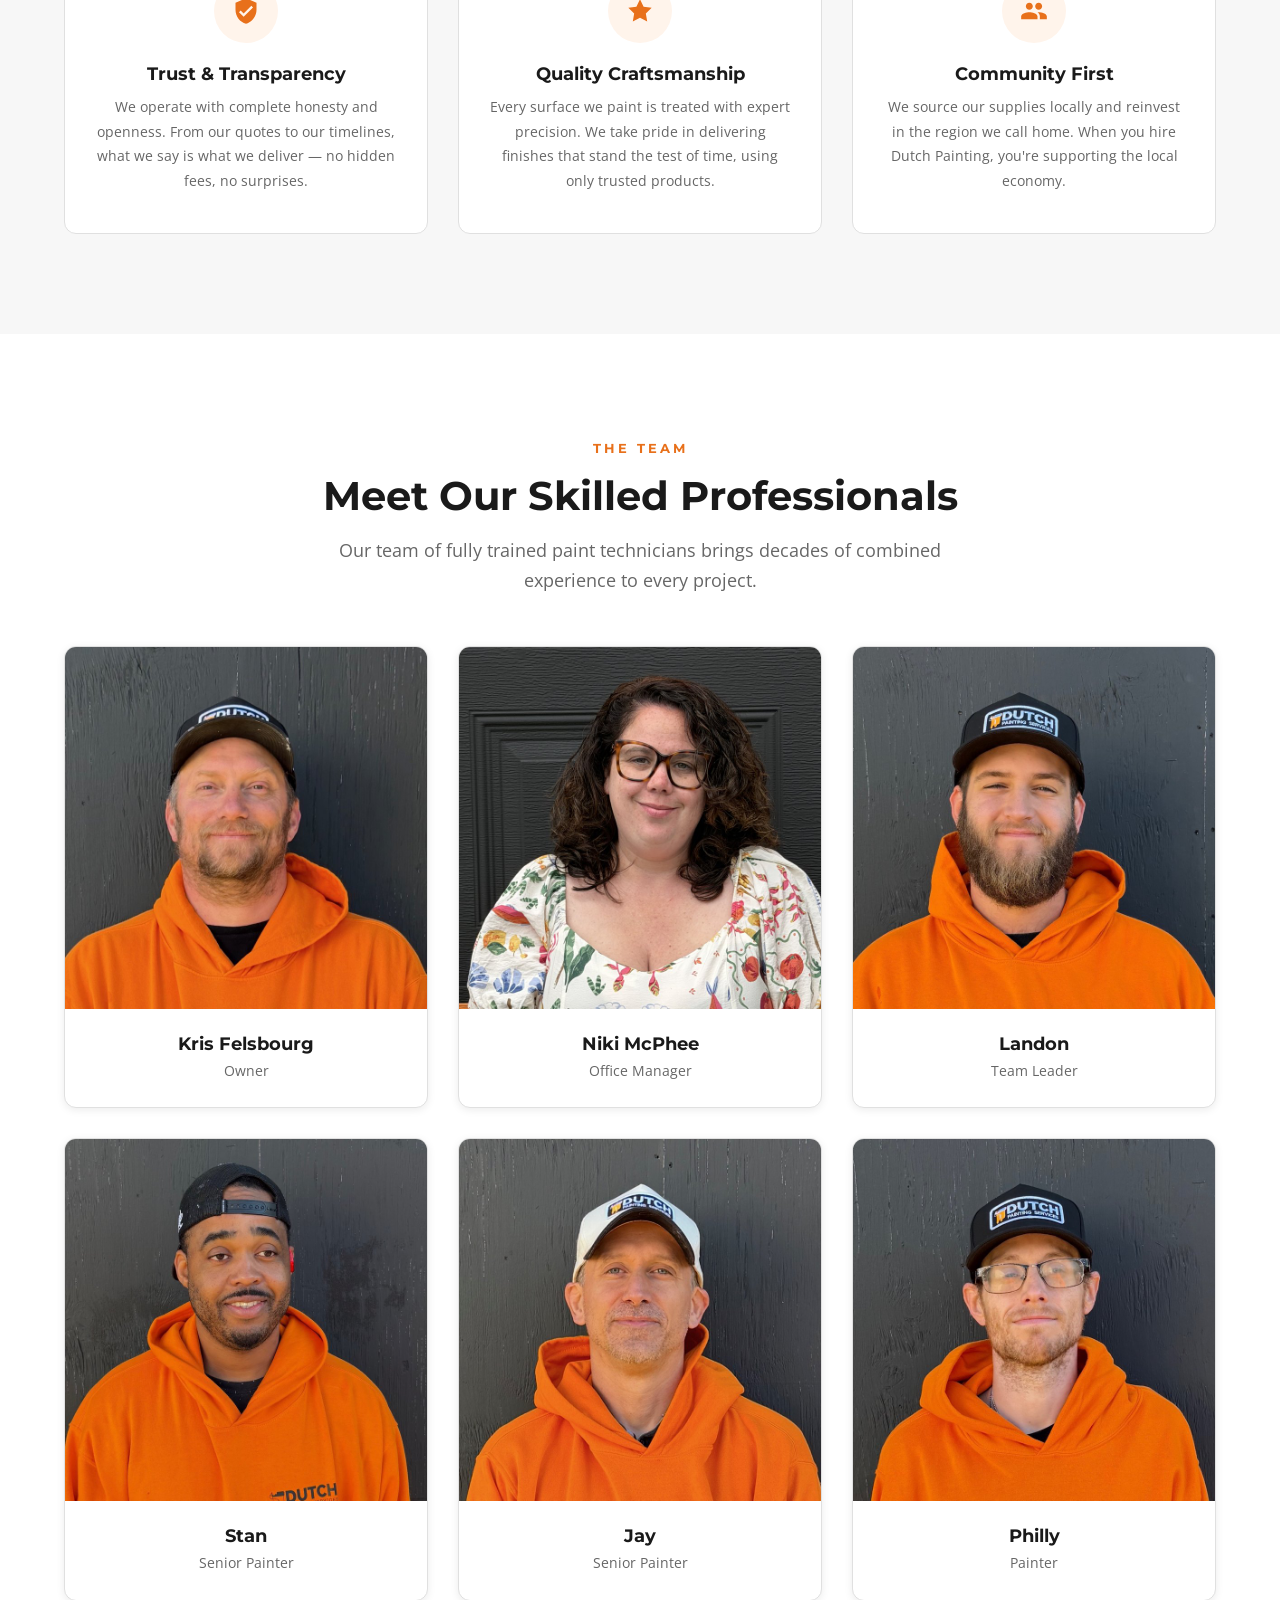
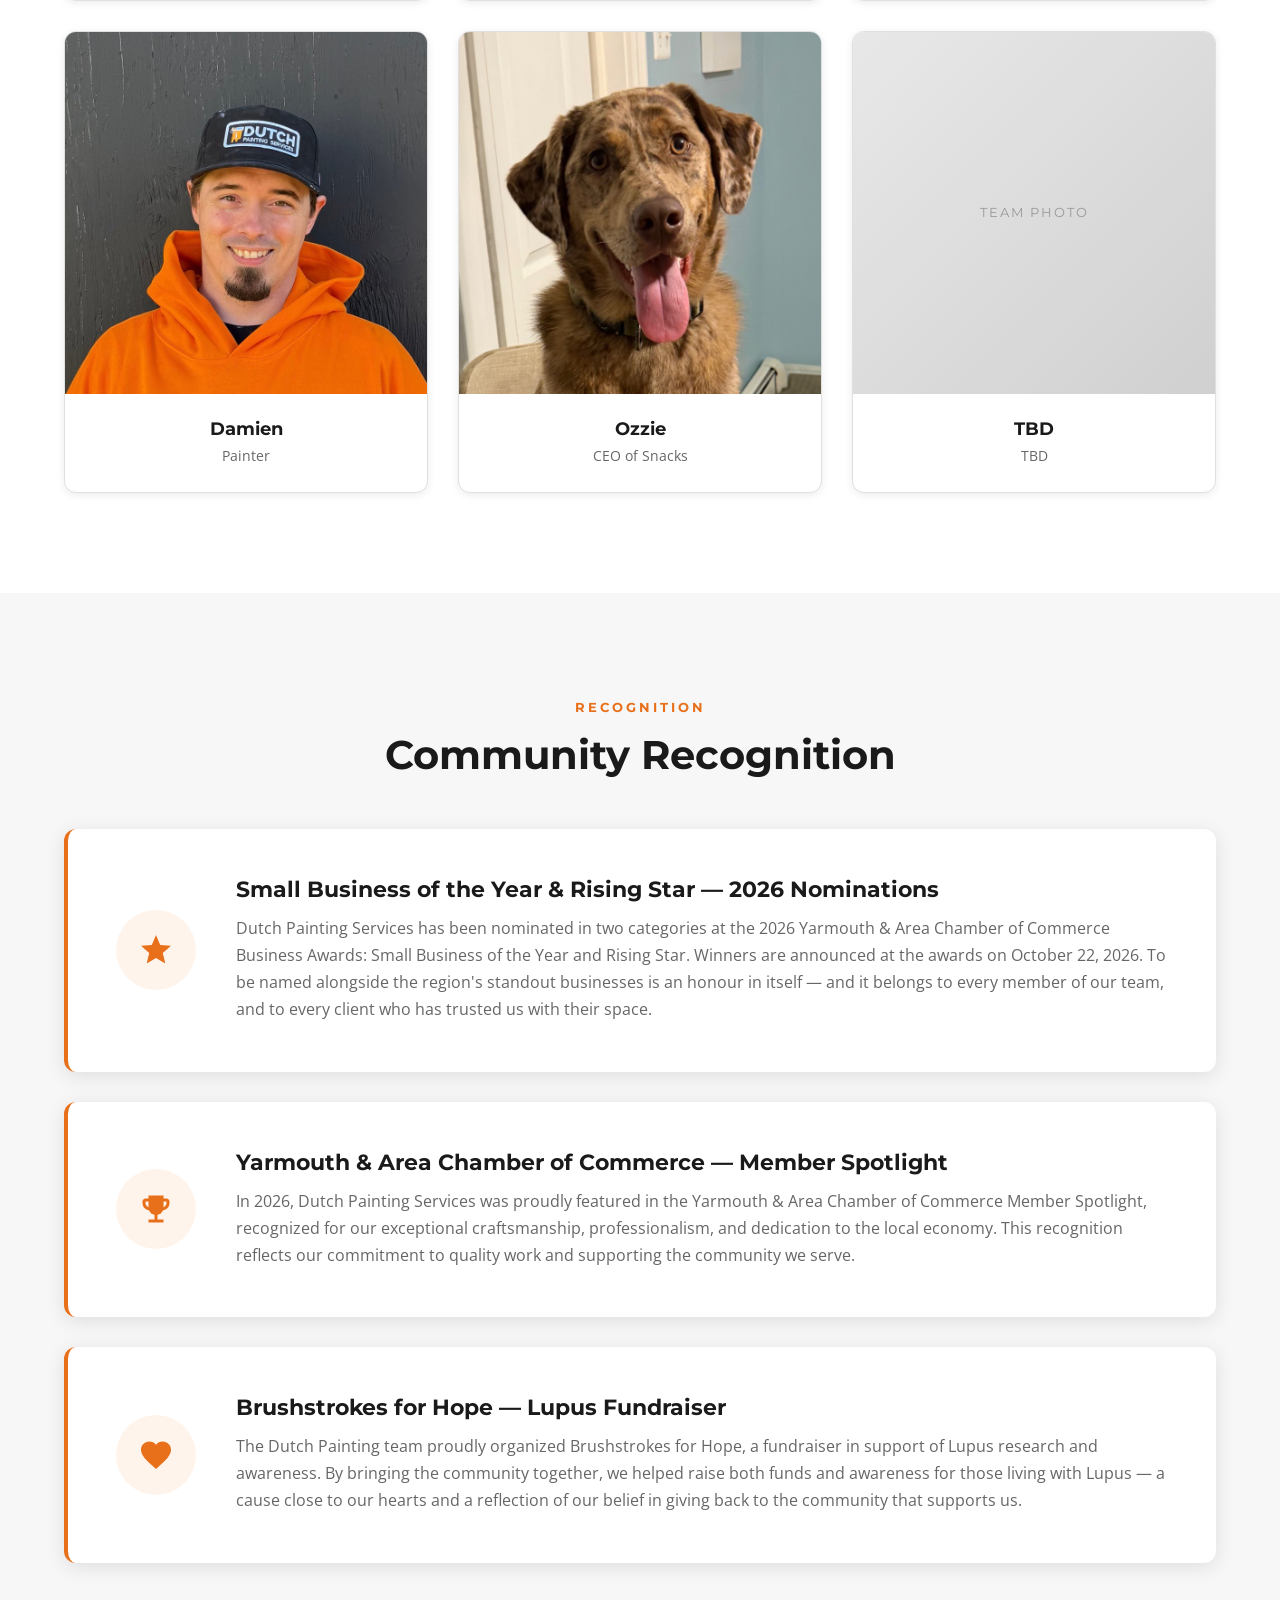
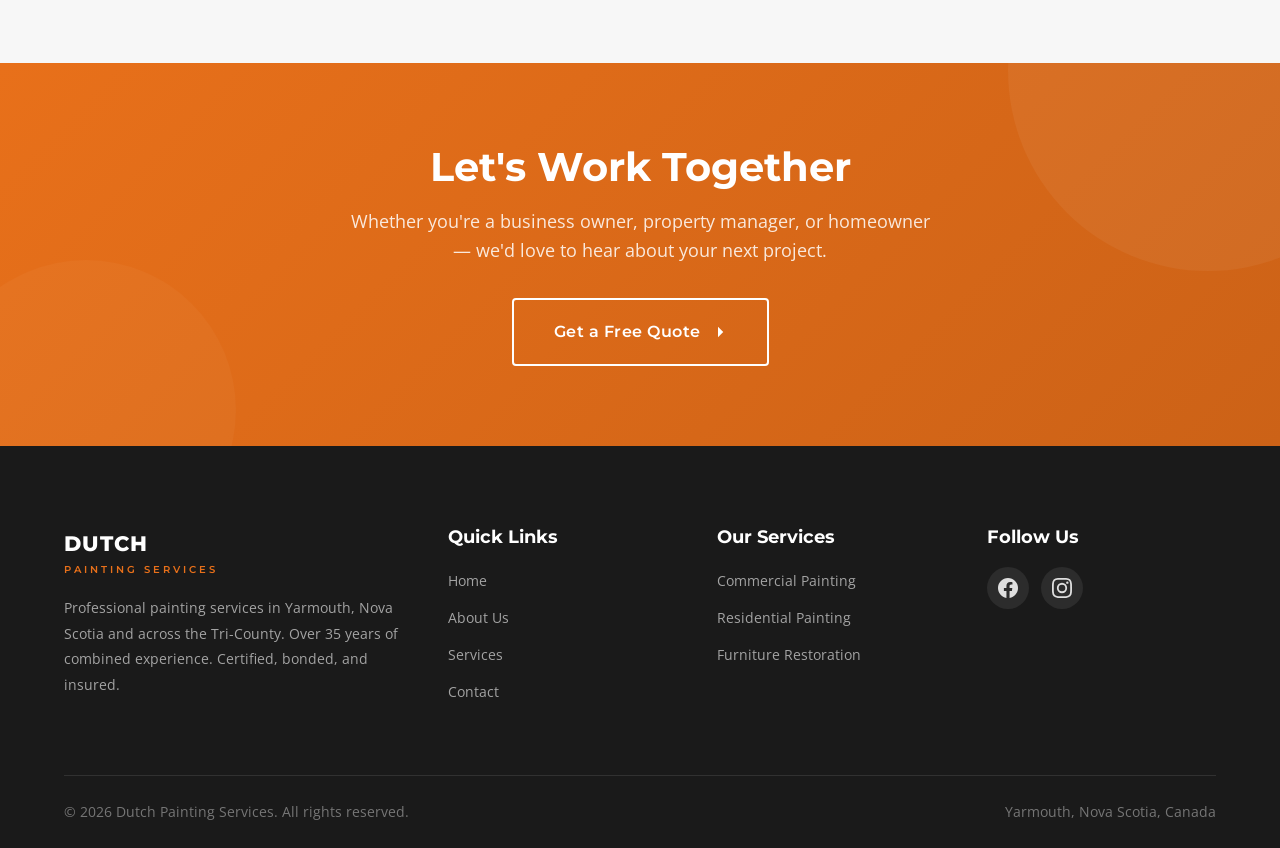
==== commit bc33e1cc: "Add sitemap and robots.txt, align URLs to apex, set facility photo Search Console groundwork: - site" ====
--- a/about/index.html
+++ b/about/index.html
@@ -8,13 +8,13 @@
   <meta name="description" content="Learn about Dutch Painting Services — a local painting business based in Yarmouth, Nova Scotia. Our team brings over 35 years of combined experience. Certified, bonded, and insured.">
   <meta name="keywords" content="about Dutch Painting Services, Yarmouth painters, painting company Nova Scotia, Tri-County painting contractor, experienced painters">
   <meta name="robots" content="index, follow">
-  <link rel="canonical" href="https://www.dutchpaintingservices.com/about/">
+  <link rel="canonical" href="https://dutchpaintingservices.com/about/">
 
   <!-- Open Graph -->
   <meta property="og:title" content="About Dutch Painting Services — 35+ Years of Expertise">
   <meta property="og:description" content="A local painting business based in Yarmouth, NS. Our team brings 35+ years of experience to every project.">
   <meta property="og:type" content="website">
-  <meta property="og:url" content="https://www.dutchpaintingservices.com/about/">
+  <meta property="og:url" content="https://dutchpaintingservices.com/about/">
   <meta property="og:locale" content="en_CA">
 
   <!-- Favicons & App Icons -->
